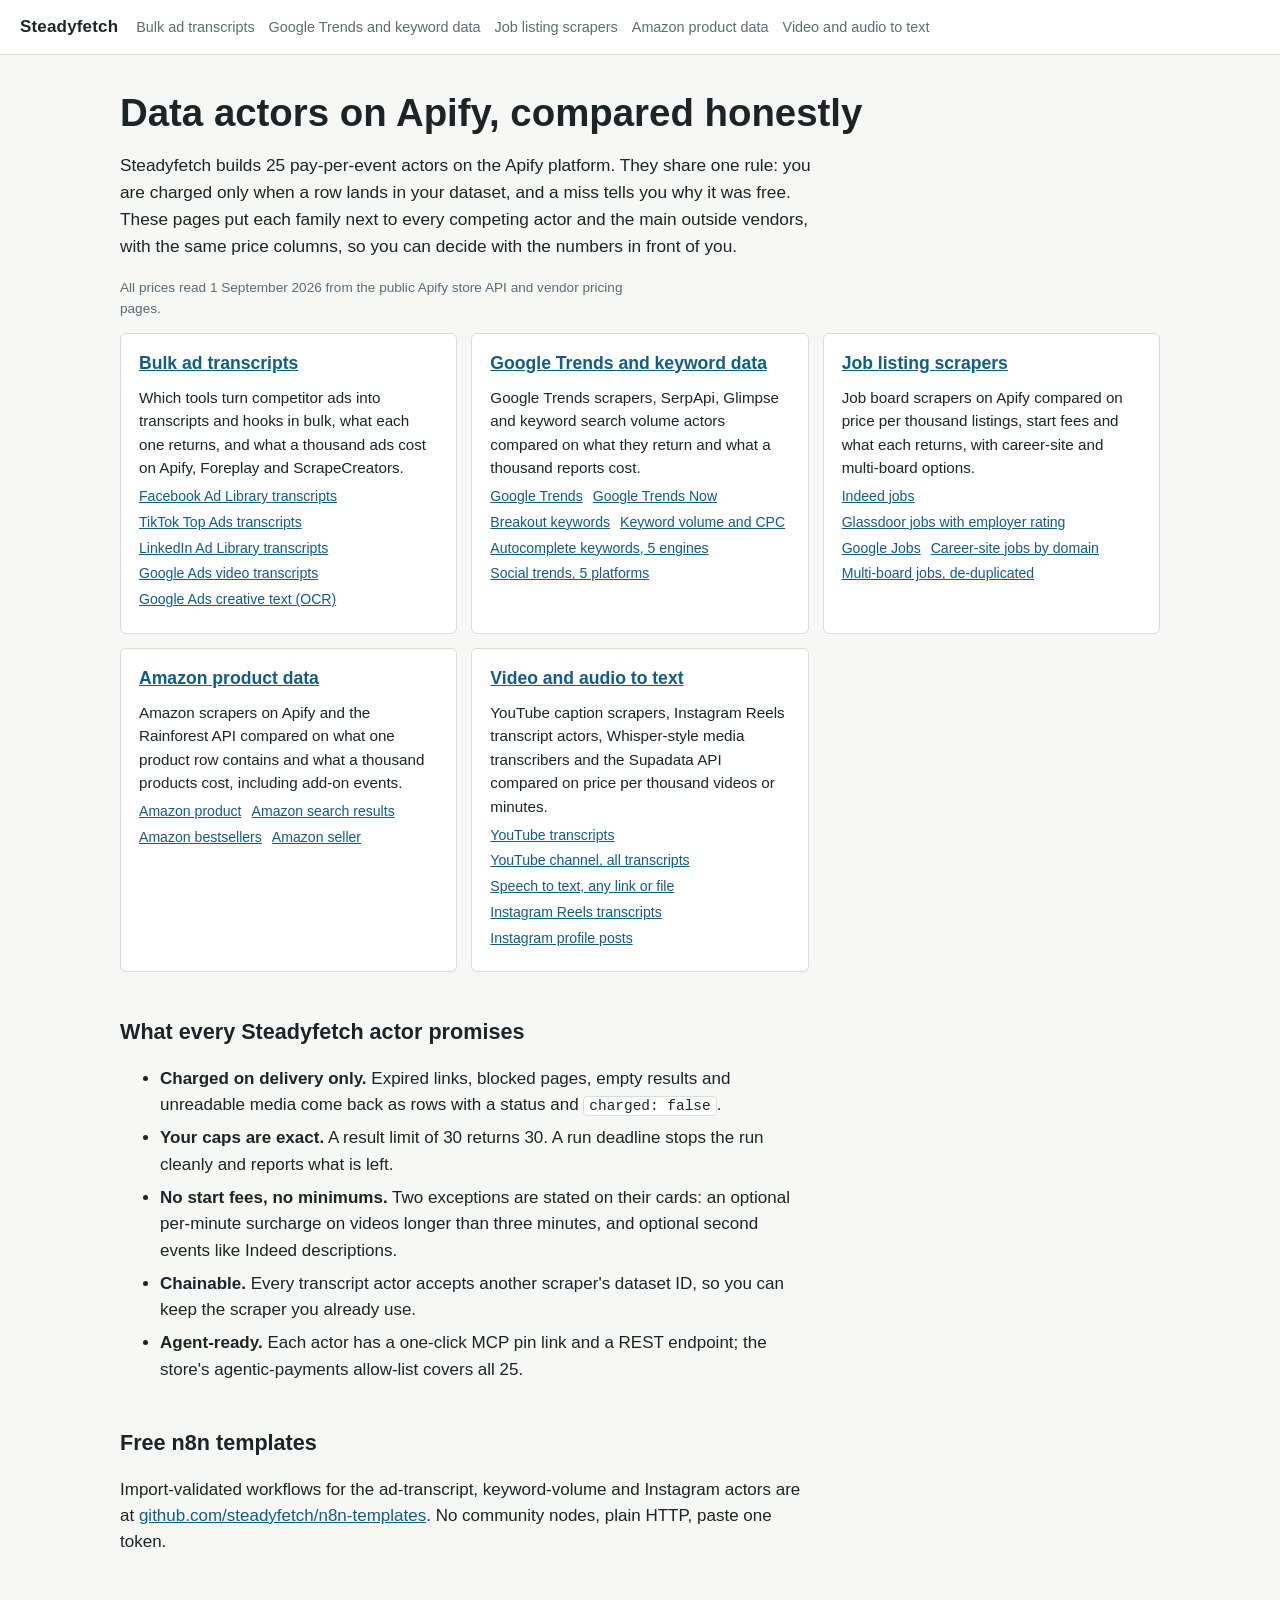
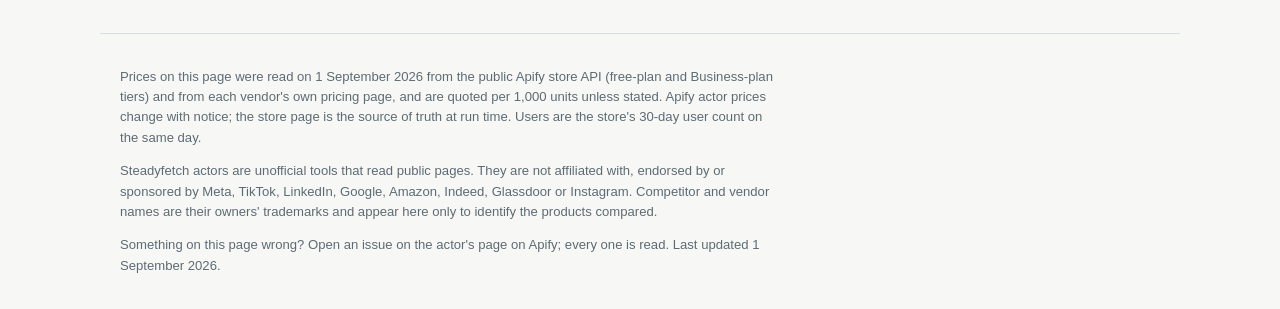
==== index.html @ 0401f8e5 "Comparison pages: five families, prices read 2026-09-01 from the store API and vendor pages" ====
<!doctype html>
<html lang="en">
<head>
<meta charset="utf-8">
<meta name="viewport" content="width=device-width, initial-scale=1">
<title>Steadyfetch: honest comparison pages for data actors on Apify</title>
<meta name="description" content="Five comparison pages, one per data family, listing every Apify actor and the main vendors next to Steadyfetch's 25 actors with the same price columns. Ad transcripts, Google Trends and keywords, jobs, Amazon, YouTube and media.">
<link rel="canonical" href="https://steadyfetch.github.io/">
<meta property="og:title" content="Steadyfetch: honest comparison pages for data actors on Apify">
<meta property="og:description" content="Five comparison pages, one per data family, listing every Apify actor and the main vendors next to Steadyfetch's 25 actors with the same price columns. Ad transcripts, Google Trends and keywords, jobs, Amazon, YouTube and media.">
<meta property="og:url" content="https://steadyfetch.github.io/">
<meta property="og:type" content="article">
<meta name="robots" content="index,follow">
<link rel="stylesheet" href="/style.css">
<script type="application/ld+json">{"@context":"https://schema.org","@type":"WebSite","name":"Steadyfetch","url":"https://steadyfetch.github.io","description":"Five comparison pages, one per data family, listing every Apify actor and the main vendors next to Steadyfetch's 25 actors with the same price columns. Ad transcripts, Google Trends and keywords, jobs, Amazon, YouTube and media."}</script>
</head>
<body>
<header class="top"><a class="brand" href="/">Steadyfetch</a><nav aria-label="Families"><a href="/ad-transcripts/">Bulk ad transcripts</a><a href="/trends-keywords/">Google Trends and keyword data</a><a href="/jobs/">Job listing scrapers</a><a href="/amazon/">Amazon product data</a><a href="/youtube-media/">Video and audio to text</a></nav></header>
<main>
<h1>Data actors on Apify, compared honestly</h1>
<p class="lead">Steadyfetch builds 25 pay-per-event actors on the Apify platform. They share one rule: you are charged only when a row lands in your dataset, and a miss tells you why it was free. These pages put each family next to every competing actor and the main outside vendors, with the same price columns, so you can decide with the numbers in front of you.</p>
<p class="checked">All prices read 1 September 2026 from the public Apify store API and vendor pricing pages.</p>
<div class="cards hub">
<article class="card"><h2><a href="/ad-transcripts/">Bulk ad transcripts</a></h2><p>Which tools turn competitor ads into transcripts and hooks in bulk, what each one returns, and what a thousand ads cost on Apify, Foreplay and ScrapeCreators.</p><p class="links"><a href="https://apify.com/steadyfetch/facebook-ads-transcript-scraper">Facebook Ad Library transcripts</a> <a href="https://apify.com/steadyfetch/tiktok-ads-transcript-scraper">TikTok Top Ads transcripts</a> <a href="https://apify.com/steadyfetch/linkedin-ads-transcript-scraper">LinkedIn Ad Library transcripts</a> <a href="https://apify.com/steadyfetch/google-ads-video-transcript-scraper">Google Ads video transcripts</a> <a href="https://apify.com/steadyfetch/google-ads-creative-text-scraper">Google Ads creative text (OCR)</a></p></article>
<article class="card"><h2><a href="/trends-keywords/">Google Trends and keyword data</a></h2><p>Google Trends scrapers, SerpApi, Glimpse and keyword search volume actors compared on what they return and what a thousand reports cost.</p><p class="links"><a href="https://apify.com/steadyfetch/google-trends-scraper">Google Trends</a> <a href="https://apify.com/steadyfetch/google-trends-now-scraper">Google Trends Now</a> <a href="https://apify.com/steadyfetch/breakout-keywords-scraper">Breakout keywords</a> <a href="https://apify.com/steadyfetch/keyword-search-volume-scraper">Keyword volume and CPC</a> <a href="https://apify.com/steadyfetch/google-keyword-suggest-scraper">Autocomplete keywords, 5 engines</a> <a href="https://apify.com/steadyfetch/social-trends-scraper">Social trends, 5 platforms</a></p></article>
<article class="card"><h2><a href="/jobs/">Job listing scrapers</a></h2><p>Job board scrapers on Apify compared on price per thousand listings, start fees and what each returns, with career-site and multi-board options.</p><p class="links"><a href="https://apify.com/steadyfetch/indeed-jobs-scraper">Indeed jobs</a> <a href="https://apify.com/steadyfetch/glassdoor-jobs-scraper">Glassdoor jobs with employer rating</a> <a href="https://apify.com/steadyfetch/google-jobs-scraper">Google Jobs</a> <a href="https://apify.com/steadyfetch/company-jobs-by-domain">Career-site jobs by domain</a> <a href="https://apify.com/steadyfetch/multi-job-board-scraper">Multi-board jobs, de-duplicated</a></p></article>
<article class="card"><h2><a href="/amazon/">Amazon product data</a></h2><p>Amazon scrapers on Apify and the Rainforest API compared on what one product row contains and what a thousand products cost, including add-on events.</p><p class="links"><a href="https://apify.com/steadyfetch/amazon-product-scraper">Amazon product</a> <a href="https://apify.com/steadyfetch/amazon-search-scraper">Amazon search results</a> <a href="https://apify.com/steadyfetch/amazon-bestsellers-scraper">Amazon bestsellers</a> <a href="https://apify.com/steadyfetch/amazon-seller-scraper">Amazon seller</a></p></article>
<article class="card"><h2><a href="/youtube-media/">Video and audio to text</a></h2><p>YouTube caption scrapers, Instagram Reels transcript actors, Whisper-style media transcribers and the Supadata API compared on price per thousand videos or minutes.</p><p class="links"><a href="https://apify.com/steadyfetch/youtube-transcript-scraper">YouTube transcripts</a> <a href="https://apify.com/steadyfetch/youtube-channel-transcripts">YouTube channel, all transcripts</a> <a href="https://apify.com/steadyfetch/media-transcriber">Speech to text, any link or file</a> <a href="https://apify.com/steadyfetch/instagram-reel-transcript-scraper">Instagram Reels transcripts</a> <a href="https://apify.com/steadyfetch/instagram-profile-posts">Instagram profile posts</a></p></article>
</div>
<h2>What every Steadyfetch actor promises</h2>
<ul>
<li><b>Charged on delivery only.</b> Expired links, blocked pages, empty results and unreadable media come back as rows with a status and <code>charged: false</code>.</li>
<li><b>Your caps are exact.</b> A result limit of 30 returns 30. A run deadline stops the run cleanly and reports what is left.</li>
<li><b>No start fees, no minimums.</b> Two exceptions are stated on their cards: an optional per-minute surcharge on videos longer than three minutes, and optional second events like Indeed descriptions.</li>
<li><b>Chainable.</b> Every transcript actor accepts another scraper's dataset ID, so you can keep the scraper you already use.</li>
<li><b>Agent-ready.</b> Each actor has a one-click MCP pin link and a REST endpoint; the store's agentic-payments allow-list covers all 25.</li>
</ul>
<h2>Free n8n templates</h2>
<p>Import-validated workflows for the ad-transcript, keyword-volume and Instagram actors are at <a href="https://github.com/steadyfetch/n8n-templates">github.com/steadyfetch/n8n-templates</a>. No community nodes, plain HTTP, paste one token.</p>
</main>
<footer>
<p>Prices on this page were read on 1 September 2026 from the public Apify store API (free-plan and Business-plan tiers) and from each vendor's own pricing page, and are quoted per 1,000 units unless stated. Apify actor prices change with notice; the store page is the source of truth at run time. Users are the store's 30-day user count on the same day.</p>
<p>Steadyfetch actors are unofficial tools that read public pages. They are not affiliated with, endorsed by or sponsored by Meta, TikTok, LinkedIn, Google, Amazon, Indeed, Glassdoor or Instagram. Competitor and vendor names are their owners' trademarks and appear here only to identify the products compared.</p>
<p>Something on this page wrong? Open an issue on the actor's page on Apify; every one is read. Last updated 1 September 2026.</p>
</footer>
</body>
</html>
---- style.css ----
:root{--bg:#f7f8f6;--surface:#ffffff;--ink:#1c2428;--muted:#5d6b73;--line:#d5dde1;--accent:#0f5e8a;--us:#e9f2f8;color-scheme:light dark}
@media (prefers-color-scheme:dark){:root{--bg:#10171b;--surface:#18222a;--ink:#e4ebef;--muted:#98a7b0;--line:#2c3a43;--accent:#7cbbe0;--us:#17303f}}
*{box-sizing:border-box}
body{margin:0;background:var(--bg);color:var(--ink);font:17px/1.55 -apple-system,BlinkMacSystemFont,"Segoe UI",Roboto,Helvetica,Arial,sans-serif}
a{color:var(--accent)}
header.top{display:flex;flex-wrap:wrap;gap:8px 18px;align-items:baseline;padding:14px 20px;border-bottom:1px solid var(--line);background:var(--surface)}
header.top .brand{font-weight:800;text-decoration:none;color:var(--ink);letter-spacing:.01em}
header.top nav{display:flex;flex-wrap:wrap;gap:4px 14px;font-size:.9rem}
header.top nav a{text-decoration:none;color:var(--muted)}
header.top nav a:hover{color:var(--ink)}
main{max-width:1080px;margin:0 auto;padding:28px 20px 60px}
h1{font-size:clamp(1.7rem,3.4vw,2.4rem);line-height:1.15;margin:.2em 0 .3em;text-wrap:balance}
h2{font-size:1.35rem;margin:2em 0 .5em}
h3{font-size:1.05rem;margin:1.6em 0 .5em}
p{max-width:72ch}
.lead{font-size:1.08rem}
.checked{font-size:.85rem;color:var(--muted);margin-top:0}
.crumbs{font-size:.85rem;color:var(--muted)}
.cards{display:grid;grid-template-columns:repeat(auto-fit,minmax(300px,1fr));gap:14px}
.card{background:var(--surface);border:1px solid var(--line);padding:16px 18px;border-radius:6px}
.card h2,.card h3{margin:0 0 .5em;font-size:1.1rem}
.card p{font-size:.95rem;max-width:none;margin:.4em 0}
.card .price{font-size:.9rem}
.card .price .k{color:var(--muted);font-size:.8rem;text-transform:uppercase;letter-spacing:.06em}
.card .price .sep{color:var(--line);margin:0 4px}
.card .price .extra{display:block;color:var(--muted);font-size:.85rem}
.card .law{color:var(--muted);font-size:.85rem}
.card .links{font-size:.88rem;display:flex;flex-wrap:wrap;gap:4px 14px}
.hub .card p.links{gap:4px 10px}
.tbl-wrap{overflow-x:auto;border:1px solid var(--line);background:var(--surface);margin:0 0 1rem;border-radius:6px}
table{border-collapse:collapse;width:100%;font-size:.88rem;min-width:720px}
th{text-align:left;font-size:.72rem;text-transform:uppercase;letter-spacing:.06em;color:var(--muted);padding:9px 10px;border-bottom:1px solid var(--line);white-space:nowrap}
td{padding:8px 10px;border-bottom:1px solid var(--line);vertical-align:top}
tr:last-child td{border-bottom:0}
td.num,th.num{text-align:right;white-space:nowrap;font-variant-numeric:tabular-nums}
tr.us td{background:var(--us)}
code{font-size:.85em;background:var(--surface);border:1px solid var(--line);padding:1px 5px;border-radius:4px}
ul{max-width:72ch}
li{margin-bottom:.4em}
.ways li{margin-bottom:.6em}
footer{max-width:1080px;margin:0 auto;padding:20px;border-top:1px solid var(--line);font-size:.82rem;color:var(--muted)}
footer p{max-width:90ch}
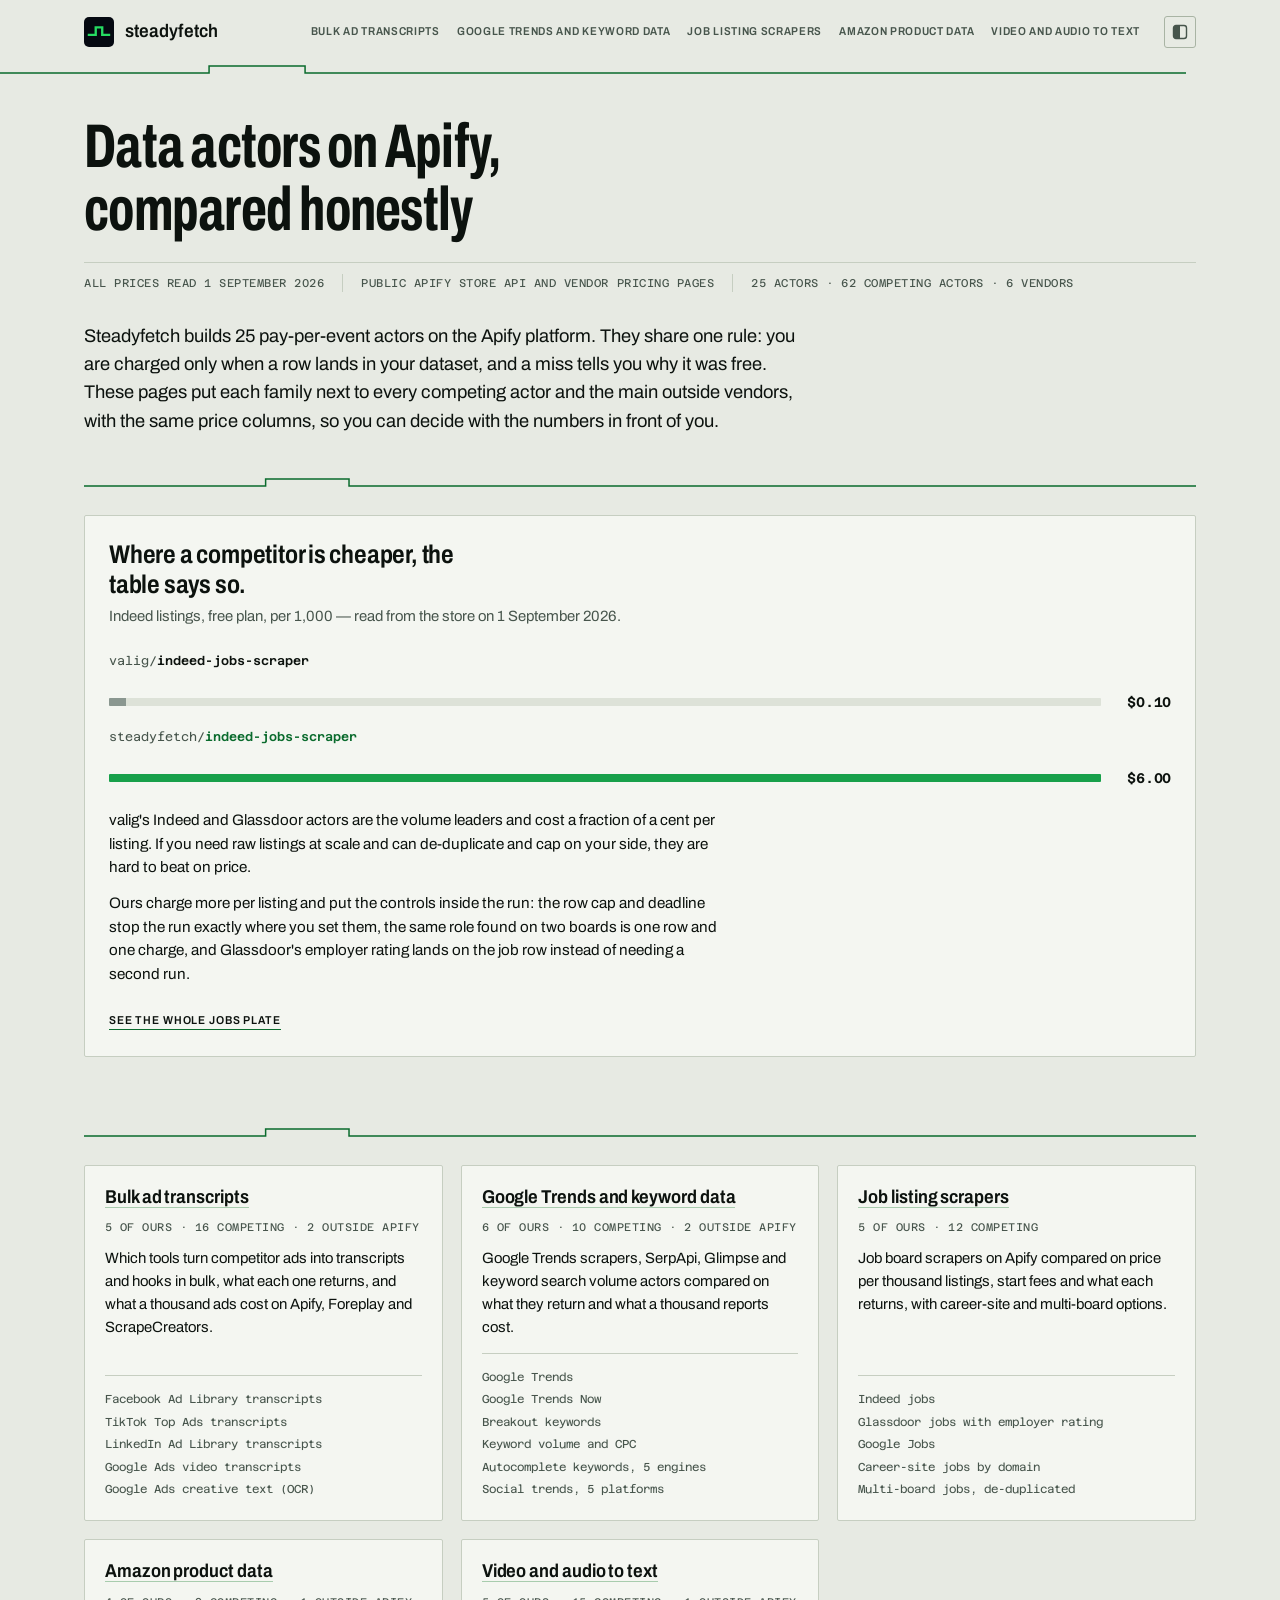
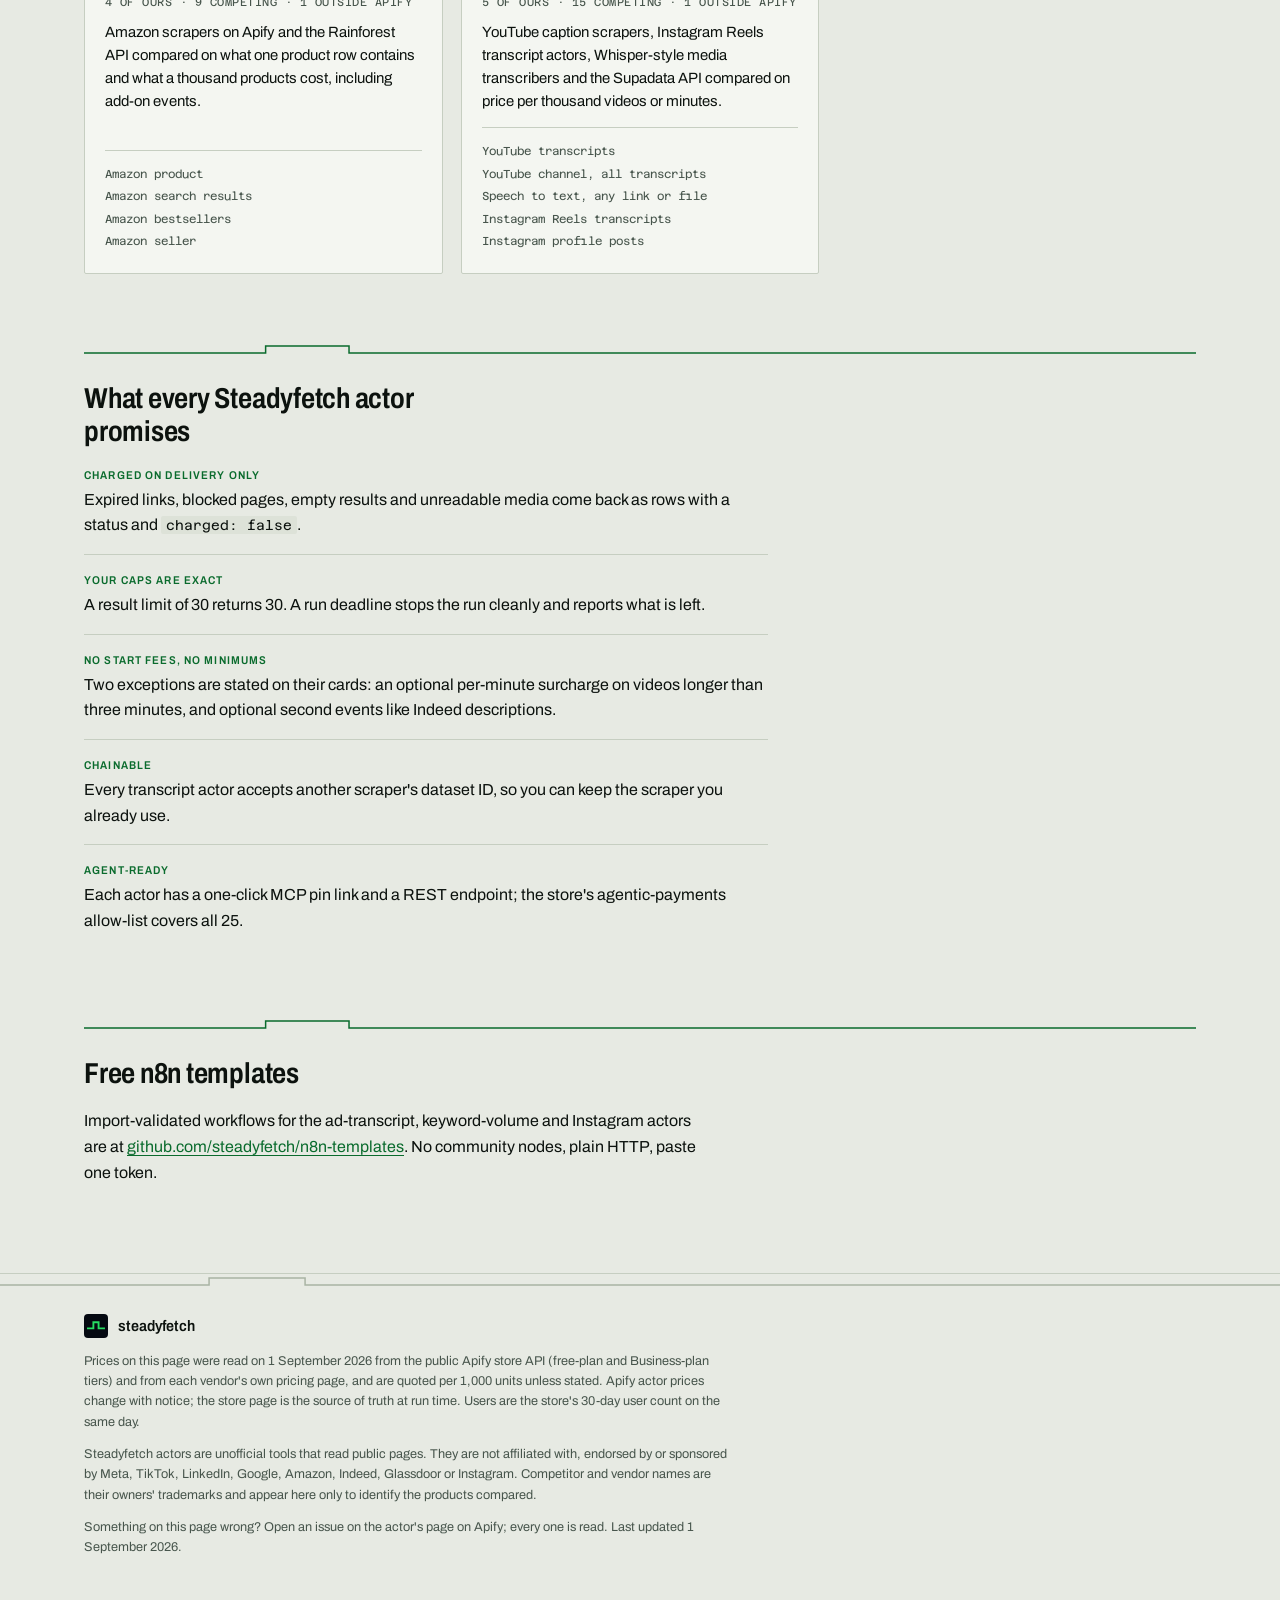
==== commit 3161497a: "Redesign: the comparative plate Replaces the plain system-font layout with a committed visual world " ====
--- a/index.html
+++ b/index.html
@@ -5,43 +5,135 @@
 <meta name="viewport" content="width=device-width, initial-scale=1">
 <title>Steadyfetch: honest comparison pages for data actors on Apify</title>
 <meta name="description" content="Five comparison pages, one per data family, listing every Apify actor and the main vendors next to Steadyfetch's 25 actors with the same price columns. Ad transcripts, Google Trends and keywords, jobs, Amazon, YouTube and media.">
-<link rel="canonical" href="https://steadyfetch.github.io/">
+<link rel="canonical" href="https://steadyfetch.com/">
 <meta property="og:title" content="Steadyfetch: honest comparison pages for data actors on Apify">
 <meta property="og:description" content="Five comparison pages, one per data family, listing every Apify actor and the main vendors next to Steadyfetch's 25 actors with the same price columns. Ad transcripts, Google Trends and keywords, jobs, Amazon, YouTube and media.">
-<meta property="og:url" content="https://steadyfetch.github.io/">
+<meta property="og:url" content="https://steadyfetch.com/">
 <meta property="og:type" content="article">
+<meta property="og:image" content="https://steadyfetch.com/brand/og.png">
+<meta property="og:image:width" content="1200">
+<meta property="og:image:height" content="630">
+<meta property="og:site_name" content="Steadyfetch">
+<meta name="twitter:card" content="summary_large_image">
 <meta name="robots" content="index,follow">
+<meta name="theme-color" content="#e7eae3" media="(prefers-color-scheme: light)">
+<meta name="theme-color" content="#050911" media="(prefers-color-scheme: dark)">
+<link rel="icon" href="/brand/favicon.ico" sizes="32x32">
+<link rel="icon" href="/brand/icon.svg" type="image/svg+xml">
+<link rel="apple-touch-icon" href="/brand/apple-touch-icon.png">
+<script>try{var t=localStorage.getItem("sf-theme");if(t==="dark"||t==="light")document.documentElement.setAttribute("data-theme",t)}catch(e){}</script>
+<link rel="preconnect" href="https://fonts.googleapis.com">
+<link rel="preconnect" href="https://fonts.gstatic.com" crossorigin>
+<link rel="stylesheet" href="https://fonts.googleapis.com/css2?family=Archivo:wdth,wght@62..125,400..700&family=Azeret+Mono:wght@400;600&display=swap">
 <link rel="stylesheet" href="/style.css">
-<script type="application/ld+json">{"@context":"https://schema.org","@type":"WebSite","name":"Steadyfetch","url":"https://steadyfetch.github.io","description":"Five comparison pages, one per data family, listing every Apify actor and the main vendors next to Steadyfetch's 25 actors with the same price columns. Ad transcripts, Google Trends and keywords, jobs, Amazon, YouTube and media."}</script>
+<script type="application/ld+json">{"@context":"https://schema.org","@type":"WebSite","name":"Steadyfetch","url":"https://steadyfetch.com","description":"Five comparison pages, one per data family, listing every Apify actor and the main vendors next to Steadyfetch's 25 actors with the same price columns. Ad transcripts, Google Trends and keywords, jobs, Amazon, YouTube and media."}</script>
 </head>
 <body>
-<header class="top"><a class="brand" href="/">Steadyfetch</a><nav aria-label="Families"><a href="/ad-transcripts/">Bulk ad transcripts</a><a href="/trends-keywords/">Google Trends and keyword data</a><a href="/jobs/">Job listing scrapers</a><a href="/amazon/">Amazon product data</a><a href="/youtube-media/">Video and audio to text</a></nav></header>
-<main>
+<!--
+THESIS: a comparative plate, not a vendor comparison page: every actor in a family laid out as a
+specimen at one shared scale, its price bar drawn even where ours is the longest. Refuses the
+tick-and-cross "us vs them" table the category ships.
+OWN-WORLD: the plate ground runs edge to edge (herbarium stock in light, the brand's own #050911
+in dark); one ink, one accent (steadyfetch green), hairline rules, no shadowed cards. Archivo
+condensed for plate titles, Azeret Mono for every measured figure and every actor binomial.
+STORY: the visitor sees the field measured on one scale, finds the row that beats us, reads why,
+and goes to a store page to run an actor.
+FIRST VIEWPORT: plate title, the collection stamp (what was read, from where, when), the lead,
+then the proof — two Indeed specimens at identical scale where the competitor wins 60 to 1.
+FORM: candidate 4 of the grounded list (comparative field-guide plate); seed key 0838385b.
+FINISH: unreviewed and undocumented is unfinished; this build ends with the finish review, the verdict, DESIGN.md, and every shipping raster carrying its provenance
+-->
+<a class="skip" href="#main">Skip to content</a>
+<header class="top">
+<div class="top-in">
+<a class="lockup" href="/"><span class="plate-chip"><svg viewBox="0 0 512 512" width="100%" height="100%" aria-hidden="true" focusable="false"><path d="M64 306H200V177H311V306H447" fill="none" stroke="#26DC62" stroke-width="40"/></svg></span><span class="name">steadyfetch</span></a>
+<nav aria-label="Comparison pages"><a href="/ad-transcripts/">Bulk ad transcripts</a><a href="/trends-keywords/">Google Trends and keyword data</a><a href="/jobs/">Job listing scrapers</a><a href="/amazon/">Amazon product data</a><a href="/youtube-media/">Video and audio to text</a></nav>
+<button class="theme" type="button" id="theme" aria-label="Switch colour theme"><svg viewBox="0 0 16 16" aria-hidden="true" focusable="false"><rect x="1.5" y="1.5" width="13" height="13" rx="2.5" fill="none" stroke="currentColor" stroke-width="1.4"/><path d="M8 1.5H4A2.5 2.5 0 0 0 1.5 4v8A2.5 2.5 0 0 0 4 14.5h4z" fill="currentColor"/></svg></button>
+</div>
+<svg class="pulse pulse--lead" viewBox="0 0 1200 14" preserveAspectRatio="none" aria-hidden="true" focusable="false"><path d="M0 11H196V4H286V11H1200"/></svg>
+</header>
+<main id="main">
 <h1>Data actors on Apify, compared honestly</h1>
+<p class="stamp"><span>All prices read 1 September 2026</span><span>Public Apify store API and vendor pricing pages</span><span>25 actors · 62 competing actors · 6 vendors</span></p>
 <p class="lead">Steadyfetch builds 25 pay-per-event actors on the Apify platform. They share one rule: you are charged only when a row lands in your dataset, and a miss tells you why it was free. These pages put each family next to every competing actor and the main outside vendors, with the same price columns, so you can decide with the numbers in front of you.</p>
-<p class="checked">All prices read 1 September 2026 from the public Apify store API and vendor pricing pages.</p>
-<div class="cards hub">
-<article class="card"><h2><a href="/ad-transcripts/">Bulk ad transcripts</a></h2><p>Which tools turn competitor ads into transcripts and hooks in bulk, what each one returns, and what a thousand ads cost on Apify, Foreplay and ScrapeCreators.</p><p class="links"><a href="https://apify.com/steadyfetch/facebook-ads-transcript-scraper">Facebook Ad Library transcripts</a> <a href="https://apify.com/steadyfetch/tiktok-ads-transcript-scraper">TikTok Top Ads transcripts</a> <a href="https://apify.com/steadyfetch/linkedin-ads-transcript-scraper">LinkedIn Ad Library transcripts</a> <a href="https://apify.com/steadyfetch/google-ads-video-transcript-scraper">Google Ads video transcripts</a> <a href="https://apify.com/steadyfetch/google-ads-creative-text-scraper">Google Ads creative text (OCR)</a></p></article>
-<article class="card"><h2><a href="/trends-keywords/">Google Trends and keyword data</a></h2><p>Google Trends scrapers, SerpApi, Glimpse and keyword search volume actors compared on what they return and what a thousand reports cost.</p><p class="links"><a href="https://apify.com/steadyfetch/google-trends-scraper">Google Trends</a> <a href="https://apify.com/steadyfetch/google-trends-now-scraper">Google Trends Now</a> <a href="https://apify.com/steadyfetch/breakout-keywords-scraper">Breakout keywords</a> <a href="https://apify.com/steadyfetch/keyword-search-volume-scraper">Keyword volume and CPC</a> <a href="https://apify.com/steadyfetch/google-keyword-suggest-scraper">Autocomplete keywords, 5 engines</a> <a href="https://apify.com/steadyfetch/social-trends-scraper">Social trends, 5 platforms</a></p></article>
-<article class="card"><h2><a href="/jobs/">Job listing scrapers</a></h2><p>Job board scrapers on Apify compared on price per thousand listings, start fees and what each returns, with career-site and multi-board options.</p><p class="links"><a href="https://apify.com/steadyfetch/indeed-jobs-scraper">Indeed jobs</a> <a href="https://apify.com/steadyfetch/glassdoor-jobs-scraper">Glassdoor jobs with employer rating</a> <a href="https://apify.com/steadyfetch/google-jobs-scraper">Google Jobs</a> <a href="https://apify.com/steadyfetch/company-jobs-by-domain">Career-site jobs by domain</a> <a href="https://apify.com/steadyfetch/multi-job-board-scraper">Multi-board jobs, de-duplicated</a></p></article>
-<article class="card"><h2><a href="/amazon/">Amazon product data</a></h2><p>Amazon scrapers on Apify and the Rainforest API compared on what one product row contains and what a thousand products cost, including add-on events.</p><p class="links"><a href="https://apify.com/steadyfetch/amazon-product-scraper">Amazon product</a> <a href="https://apify.com/steadyfetch/amazon-search-scraper">Amazon search results</a> <a href="https://apify.com/steadyfetch/amazon-bestsellers-scraper">Amazon bestsellers</a> <a href="https://apify.com/steadyfetch/amazon-seller-scraper">Amazon seller</a></p></article>
-<article class="card"><h2><a href="/youtube-media/">Video and audio to text</a></h2><p>YouTube caption scrapers, Instagram Reels transcript actors, Whisper-style media transcribers and the Supadata API compared on price per thousand videos or minutes.</p><p class="links"><a href="https://apify.com/steadyfetch/youtube-transcript-scraper">YouTube transcripts</a> <a href="https://apify.com/steadyfetch/youtube-channel-transcripts">YouTube channel, all transcripts</a> <a href="https://apify.com/steadyfetch/media-transcriber">Speech to text, any link or file</a> <a href="https://apify.com/steadyfetch/instagram-reel-transcript-scraper">Instagram Reels transcripts</a> <a href="https://apify.com/steadyfetch/instagram-profile-posts">Instagram profile posts</a></p></article>
+
+<section class="section first"><svg class="pulse" viewBox="0 0 1200 14" preserveAspectRatio="none" aria-hidden="true" focusable="false"><path d="M0 11H196V4H286V11H1200"/></svg>
+<div class="proof">
+<h2>Where a competitor is cheaper, the table says so.</h2>
+<p class="sub">Indeed listings, free plan, per 1,000 — read from the store on 1 September 2026.</p>
+<div class="specimens"><div class="spec">
+<p class="who"><span class="acct">valig</span><span class="slash">/</span><wbr><span class="slug">indeed-jobs-scraper</span></p>
+<div class="track"><span class="rail"><span class="fill" style="--w:1.7%"></span></span><span class="amt">$0.10</span></div>
+</div><div class="spec mine">
+<p class="who"><span class="acct">steadyfetch</span><span class="slash">/</span><wbr><span class="slug">indeed-jobs-scraper</span></p>
+<div class="track"><span class="rail"><span class="fill" style="--w:100.0%"></span></span><span class="amt">$6.00</span></div>
+</div></div>
+<p class="verdict">valig's Indeed and Glassdoor actors are the volume leaders and cost a fraction of a cent per listing. If you need raw listings at scale and can de-duplicate and cap on your side, they are hard to beat on price.</p>
+<p class="verdict">Ours charge more per listing and put the controls inside the run: the row cap and deadline stop the run exactly where you set them, the same role found on two boards is one row and one charge, and Glassdoor's employer rating lands on the job row instead of needing a second run.</p>
+<p class="more"><a href="/jobs/">See the whole jobs plate</a></p>
 </div>
+</section>
+
+<section class="section"><svg class="pulse" viewBox="0 0 1200 14" preserveAspectRatio="none" aria-hidden="true" focusable="false"><path d="M0 11H196V4H286V11H1200"/></svg>
+<div class="plate-index">
+<article class="entry">
+<h2><a href="/ad-transcripts/">Bulk ad transcripts</a></h2>
+<p class="count">5 of ours · 16 competing · 2 outside Apify</p>
+<p class="desc">Which tools turn competitor ads into transcripts and hooks in bulk, what each one returns, and what a thousand ads cost on Apify, Foreplay and ScrapeCreators.</p>
+<p class="roster"><a href="https://apify.com/steadyfetch/facebook-ads-transcript-scraper">Facebook Ad Library transcripts</a><a href="https://apify.com/steadyfetch/tiktok-ads-transcript-scraper">TikTok Top Ads transcripts</a><a href="https://apify.com/steadyfetch/linkedin-ads-transcript-scraper">LinkedIn Ad Library transcripts</a><a href="https://apify.com/steadyfetch/google-ads-video-transcript-scraper">Google Ads video transcripts</a><a href="https://apify.com/steadyfetch/google-ads-creative-text-scraper">Google Ads creative text (OCR)</a></p>
+</article>
+<article class="entry">
+<h2><a href="/trends-keywords/">Google Trends and keyword data</a></h2>
+<p class="count">6 of ours · 10 competing · 2 outside Apify</p>
+<p class="desc">Google Trends scrapers, SerpApi, Glimpse and keyword search volume actors compared on what they return and what a thousand reports cost.</p>
+<p class="roster"><a href="https://apify.com/steadyfetch/google-trends-scraper">Google Trends</a><a href="https://apify.com/steadyfetch/google-trends-now-scraper">Google Trends Now</a><a href="https://apify.com/steadyfetch/breakout-keywords-scraper">Breakout keywords</a><a href="https://apify.com/steadyfetch/keyword-search-volume-scraper">Keyword volume and CPC</a><a href="https://apify.com/steadyfetch/google-keyword-suggest-scraper">Autocomplete keywords, 5 engines</a><a href="https://apify.com/steadyfetch/social-trends-scraper">Social trends, 5 platforms</a></p>
+</article>
+<article class="entry">
+<h2><a href="/jobs/">Job listing scrapers</a></h2>
+<p class="count">5 of ours · 12 competing</p>
+<p class="desc">Job board scrapers on Apify compared on price per thousand listings, start fees and what each returns, with career-site and multi-board options.</p>
+<p class="roster"><a href="https://apify.com/steadyfetch/indeed-jobs-scraper">Indeed jobs</a><a href="https://apify.com/steadyfetch/glassdoor-jobs-scraper">Glassdoor jobs with employer rating</a><a href="https://apify.com/steadyfetch/google-jobs-scraper">Google Jobs</a><a href="https://apify.com/steadyfetch/company-jobs-by-domain">Career-site jobs by domain</a><a href="https://apify.com/steadyfetch/multi-job-board-scraper">Multi-board jobs, de-duplicated</a></p>
+</article>
+<article class="entry">
+<h2><a href="/amazon/">Amazon product data</a></h2>
+<p class="count">4 of ours · 9 competing · 1 outside Apify</p>
+<p class="desc">Amazon scrapers on Apify and the Rainforest API compared on what one product row contains and what a thousand products cost, including add-on events.</p>
+<p class="roster"><a href="https://apify.com/steadyfetch/amazon-product-scraper">Amazon product</a><a href="https://apify.com/steadyfetch/amazon-search-scraper">Amazon search results</a><a href="https://apify.com/steadyfetch/amazon-bestsellers-scraper">Amazon bestsellers</a><a href="https://apify.com/steadyfetch/amazon-seller-scraper">Amazon seller</a></p>
+</article>
+<article class="entry">
+<h2><a href="/youtube-media/">Video and audio to text</a></h2>
+<p class="count">5 of ours · 15 competing · 1 outside Apify</p>
+<p class="desc">YouTube caption scrapers, Instagram Reels transcript actors, Whisper-style media transcribers and the Supadata API compared on price per thousand videos or minutes.</p>
+<p class="roster"><a href="https://apify.com/steadyfetch/youtube-transcript-scraper">YouTube transcripts</a><a href="https://apify.com/steadyfetch/youtube-channel-transcripts">YouTube channel, all transcripts</a><a href="https://apify.com/steadyfetch/media-transcriber">Speech to text, any link or file</a><a href="https://apify.com/steadyfetch/instagram-reel-transcript-scraper">Instagram Reels transcripts</a><a href="https://apify.com/steadyfetch/instagram-profile-posts">Instagram profile posts</a></p>
+</article>
+</div>
+</section>
+
+<section class="section"><svg class="pulse" viewBox="0 0 1200 14" preserveAspectRatio="none" aria-hidden="true" focusable="false"><path d="M0 11H196V4H286V11H1200"/></svg>
 <h2>What every Steadyfetch actor promises</h2>
-<ul>
-<li><b>Charged on delivery only.</b> Expired links, blocked pages, empty results and unreadable media come back as rows with a status and <code>charged: false</code>.</li>
-<li><b>Your caps are exact.</b> A result limit of 30 returns 30. A run deadline stops the run cleanly and reports what is left.</li>
-<li><b>No start fees, no minimums.</b> Two exceptions are stated on their cards: an optional per-minute surcharge on videos longer than three minutes, and optional second events like Indeed descriptions.</li>
-<li><b>Chainable.</b> Every transcript actor accepts another scraper's dataset ID, so you can keep the scraper you already use.</li>
-<li><b>Agent-ready.</b> Each actor has a one-click MCP pin link and a REST endpoint; the store's agentic-payments allow-list covers all 25.</li>
+<ul class="promise">
+<li><b>Charged on delivery only</b>Expired links, blocked pages, empty results and unreadable media come back as rows with a status and <code>charged: false</code>.</li>
+<li><b>Your caps are exact</b>A result limit of 30 returns 30. A run deadline stops the run cleanly and reports what is left.</li>
+<li><b>No start fees, no minimums</b>Two exceptions are stated on their cards: an optional per-minute surcharge on videos longer than three minutes, and optional second events like Indeed descriptions.</li>
+<li><b>Chainable</b>Every transcript actor accepts another scraper's dataset ID, so you can keep the scraper you already use.</li>
+<li><b>Agent-ready</b>Each actor has a one-click MCP pin link and a REST endpoint; the store's agentic-payments allow-list covers all 25.</li>
 </ul>
+</section>
+
+<section class="section"><svg class="pulse" viewBox="0 0 1200 14" preserveAspectRatio="none" aria-hidden="true" focusable="false"><path d="M0 11H196V4H286V11H1200"/></svg>
 <h2>Free n8n templates</h2>
 <p>Import-validated workflows for the ad-transcript, keyword-volume and Instagram actors are at <a href="https://github.com/steadyfetch/n8n-templates">github.com/steadyfetch/n8n-templates</a>. No community nodes, plain HTTP, paste one token.</p>
+</section>
 </main>
 <footer>
+<svg class="pulse pulse--faint" viewBox="0 0 1200 14" preserveAspectRatio="none" aria-hidden="true" focusable="false"><path d="M0 11H196V4H286V11H1200"/></svg>
+<div class="foot-in">
+<p class="foot-mark"><span class="plate-chip"><svg viewBox="0 0 512 512" width="100%" height="100%" aria-hidden="true" focusable="false"><path d="M64 306H200V177H311V306H447" fill="none" stroke="#26DC62" stroke-width="40"/></svg></span><span class="name">steadyfetch</span></p>
 <p>Prices on this page were read on 1 September 2026 from the public Apify store API (free-plan and Business-plan tiers) and from each vendor's own pricing page, and are quoted per 1,000 units unless stated. Apify actor prices change with notice; the store page is the source of truth at run time. Users are the store's 30-day user count on the same day.</p>
 <p>Steadyfetch actors are unofficial tools that read public pages. They are not affiliated with, endorsed by or sponsored by Meta, TikTok, LinkedIn, Google, Amazon, Indeed, Glassdoor or Instagram. Competitor and vendor names are their owners' trademarks and appear here only to identify the products compared.</p>
 <p>Something on this page wrong? Open an issue on the actor's page on Apify; every one is read. Last updated 1 September 2026.</p>
+</div>
 </footer>
+<script>(function(){var b=document.getElementById("theme");if(!b)return;var r=document.documentElement;function lab(){var d=(r.getAttribute("data-theme")||(window.matchMedia&&window.matchMedia("(prefers-color-scheme: dark)").matches?"dark":"light"))==="dark";b.setAttribute("aria-label",d?"Switch to the light plate":"Switch to the dark plate")}lab();b.addEventListener("click",function(){var cur=r.getAttribute("data-theme")||(window.matchMedia&&window.matchMedia("(prefers-color-scheme: dark)").matches?"dark":"light");var next=cur==="dark"?"light":"dark";r.setAttribute("data-theme",next);try{localStorage.setItem("sf-theme",next)}catch(e){}lab()})})();</script>
 </body>
 </html>
--- a/style.css
+++ b/style.css
@@ -1,42 +1,499 @@
-:root{--bg:#f7f8f6;--surface:#ffffff;--ink:#1c2428;--muted:#5d6b73;--line:#d5dde1;--accent:#0f5e8a;--us:#e9f2f8;color-scheme:light dark}
-@media (prefers-color-scheme:dark){:root{--bg:#10171b;--surface:#18222a;--ink:#e4ebef;--muted:#98a7b0;--line:#2c3a43;--accent:#7cbbe0;--us:#17303f}}
-*{box-sizing:border-box}
-body{margin:0;background:var(--bg);color:var(--ink);font:17px/1.55 -apple-system,BlinkMacSystemFont,"Segoe UI",Roboto,Helvetica,Arial,sans-serif}
-a{color:var(--accent)}
-header.top{display:flex;flex-wrap:wrap;gap:8px 18px;align-items:baseline;padding:14px 20px;border-bottom:1px solid var(--line);background:var(--surface)}
-header.top .brand{font-weight:800;text-decoration:none;color:var(--ink);letter-spacing:.01em}
-header.top nav{display:flex;flex-wrap:wrap;gap:4px 14px;font-size:.9rem}
-header.top nav a{text-decoration:none;color:var(--muted)}
-header.top nav a:hover{color:var(--ink)}
-main{max-width:1080px;margin:0 auto;padding:28px 20px 60px}
-h1{font-size:clamp(1.7rem,3.4vw,2.4rem);line-height:1.15;margin:.2em 0 .3em;text-wrap:balance}
-h2{font-size:1.35rem;margin:2em 0 .5em}
-h3{font-size:1.05rem;margin:1.6em 0 .5em}
-p{max-width:72ch}
-.lead{font-size:1.08rem}
-.checked{font-size:.85rem;color:var(--muted);margin-top:0}
-.crumbs{font-size:.85rem;color:var(--muted)}
-.cards{display:grid;grid-template-columns:repeat(auto-fit,minmax(300px,1fr));gap:14px}
-.card{background:var(--surface);border:1px solid var(--line);padding:16px 18px;border-radius:6px}
-.card h2,.card h3{margin:0 0 .5em;font-size:1.1rem}
-.card p{font-size:.95rem;max-width:none;margin:.4em 0}
-.card .price{font-size:.9rem}
-.card .price .k{color:var(--muted);font-size:.8rem;text-transform:uppercase;letter-spacing:.06em}
-.card .price .sep{color:var(--line);margin:0 4px}
-.card .price .extra{display:block;color:var(--muted);font-size:.85rem}
-.card .law{color:var(--muted);font-size:.85rem}
-.card .links{font-size:.88rem;display:flex;flex-wrap:wrap;gap:4px 14px}
-.hub .card p.links{gap:4px 10px}
-.tbl-wrap{overflow-x:auto;border:1px solid var(--line);background:var(--surface);margin:0 0 1rem;border-radius:6px}
-table{border-collapse:collapse;width:100%;font-size:.88rem;min-width:720px}
-th{text-align:left;font-size:.72rem;text-transform:uppercase;letter-spacing:.06em;color:var(--muted);padding:9px 10px;border-bottom:1px solid var(--line);white-space:nowrap}
-td{padding:8px 10px;border-bottom:1px solid var(--line);vertical-align:top}
-tr:last-child td{border-bottom:0}
-td.num,th.num{text-align:right;white-space:nowrap;font-variant-numeric:tabular-nums}
-tr.us td{background:var(--us)}
-code{font-size:.85em;background:var(--surface);border:1px solid var(--line);padding:1px 5px;border-radius:4px}
-ul{max-width:72ch}
-li{margin-bottom:.4em}
-.ways li{margin-bottom:.6em}
-footer{max-width:1080px;margin:0 auto;padding:20px;border-top:1px solid var(--line);font-size:.82rem;color:var(--muted)}
-footer p{max-width:90ch}
+/* steadyfetch — the comparative plate.
+   Specimens of one genus laid out at identical scale, each with its measurement
+   under it and the diagnostic named beside it. The plate ground owns the page;
+   one ink, one accent, hierarchy from scale and rule weight only. */
+
+/* ---------- light: the plate as printed on herbarium stock ---------- */
+:root {
+  --plate: #e7eae3;
+  --sheet: #f4f6f1;
+  --band: #dde2d8;
+  --row-hi: #e3e8dd;
+  --ink: #0c120e;
+  --ink-2: #47554c;
+  --ink-3: #8a9790;
+  --rule: #c6cec1;
+  --rule-2: #a9b4a4;
+  --mark: #0a6b2d;
+  --mark-2: #17a04a;
+  --us: #dcecdf;
+  --us-rule: #a8ccae;
+  --track: #cdd6c8;
+  --track-us: #bcd4c0;
+  --shadow: 0 1px 2px rgba(12, 18, 14, .06), 0 8px 20px -12px rgba(12, 18, 14, .18);
+  --sticky-shadow: 10px 0 10px -10px rgba(12, 18, 14, .28);
+
+  --page: 1160px;
+  --step: 1.5px;
+  color-scheme: light;
+  --ease: cubic-bezier(.16, 1, .3, 1);
+}
+
+@media (prefers-color-scheme: dark) {
+  :root:not([data-theme="light"]) {
+    --plate: #050911;
+    --sheet: #0a1019;
+    --band: #101825;
+    --row-hi: #121c29;
+    --ink: #e4ebe5;
+    --ink-2: #94a39c;
+    --ink-3: #5c6b70;
+    --rule: #1c2531;
+    --rule-2: #2c3947;
+    --mark: #26dc62;
+    --mark-2: #26dc62;
+    --us: #0a1c14;
+    --us-rule: #1c5236;
+    --track: #1b2530;
+    --track-us: #123424;
+    --shadow: 0 1px 2px rgba(0, 0, 0, .5), 0 10px 26px -14px rgba(0, 0, 0, .8);
+    --sticky-shadow: 10px 0 10px -10px rgba(0, 0, 0, .55);
+    color-scheme: dark;
+  }
+}
+
+:root[data-theme="dark"] {
+  --plate: #050911;
+  --sheet: #0a1019;
+  --band: #101825;
+  --row-hi: #121c29;
+  --ink: #e4ebe5;
+  --ink-2: #94a39c;
+  --ink-3: #5c6b70;
+  --rule: #1c2531;
+  --rule-2: #2c3947;
+  --mark: #26dc62;
+  --mark-2: #26dc62;
+  --us: #0a1c14;
+  --us-rule: #1c5236;
+  --track: #1b2530;
+  --track-us: #123424;
+  --shadow: 0 1px 2px rgba(0, 0, 0, .5), 0 10px 26px -14px rgba(0, 0, 0, .8);
+  --sticky-shadow: 10px 0 10px -10px rgba(0, 0, 0, .55);
+  color-scheme: dark;
+}
+
+*, *::before, *::after { box-sizing: border-box; }
+
+html { -webkit-text-size-adjust: 100%; }
+
+body {
+  margin: 0;
+  background: var(--plate);
+  color: var(--ink);
+  font-family: Archivo, "Helvetica Neue", Helvetica, Arial, sans-serif;
+  font-size: 1rem;
+  line-height: 1.6;
+  font-synthesis-weight: none;
+  scrollbar-color: var(--rule-2) transparent;
+}
+
+::selection { background: var(--mark); color: var(--plate); }
+
+/* ---------- the pulse: the mark as structure ---------- */
+.pulse { display: block; width: 100%; height: 14px; color: var(--mark); overflow: hidden; }
+.pulse path { vector-effect: non-scaling-stroke; stroke: currentColor; stroke-width: var(--step); fill: none; }
+.pulse--faint { color: var(--rule-2); }
+
+@media (prefers-reduced-motion: no-preference) {
+  .pulse--lead path {
+    stroke-dasharray: 1200;
+    stroke-dashoffset: 1200;
+    animation: draw .9s var(--ease) .05s forwards;
+  }
+}
+@keyframes draw { to { stroke-dashoffset: 0; } }
+
+/* ---------- skip link ---------- */
+.skip {
+  position: absolute; left: 12px; top: -60px; z-index: 20;
+  background: var(--ink); color: var(--plate);
+  padding: 10px 16px; border-radius: 2px; font-weight: 600; text-decoration: none;
+  transition: top .15s var(--ease);
+}
+.skip:focus-visible { top: 12px; outline: 2px solid var(--mark); outline-offset: 2px; }
+
+/* ---------- header ---------- */
+.top { background: var(--plate); }
+.top-in {
+  max-width: var(--page); margin: 0 auto;
+  padding: 16px 24px 14px;
+  display: flex; flex-wrap: nowrap; align-items: center; gap: 12px 24px;
+}
+.lockup {
+  display: inline-flex; align-items: center; gap: 11px;
+  text-decoration: none; color: var(--ink);
+}
+.lockup .plate-chip {
+  width: 30px; height: 30px; flex: none; border-radius: 5px;
+  background: #050911; display: block;
+}
+.lockup .name {
+  font-weight: 600; font-stretch: 92%; font-size: 1.14rem; letter-spacing: .004em;
+}
+.lockup:hover .name { color: var(--mark); }
+.lockup:focus-visible { outline: 2px solid var(--mark); outline-offset: 4px; border-radius: 3px; }
+
+.top nav { display: flex; flex-wrap: wrap; gap: 4px 17px; flex: 0 1 auto; min-width: 0; margin-left: auto; }
+.top nav a {
+  font-size: .715rem; font-weight: 600; font-stretch: 86%;
+  letter-spacing: .06em; text-transform: uppercase;
+  color: var(--ink-2); text-decoration: none; padding: 4px 0;
+  border-bottom: 1px solid transparent;
+}
+.top nav a:hover { color: var(--ink); border-bottom-color: var(--mark); }
+.top nav a[aria-current="page"] { color: var(--ink); border-bottom-color: var(--mark); }
+.top nav a:focus-visible { outline: 2px solid var(--mark); outline-offset: 3px; }
+
+.theme {
+  flex: none; width: 32px; height: 32px; padding: 0;
+  background: transparent; border: 1px solid var(--rule-2); border-radius: 3px;
+  color: var(--ink-2); cursor: pointer;
+  display: inline-flex; align-items: center; justify-content: center;
+}
+.theme:hover { background: var(--ink); color: var(--plate); border-color: var(--ink); }
+.theme:focus-visible { outline: 2px solid var(--mark); outline-offset: 2px; }
+.theme svg { width: 16px; height: 16px; display: block; }
+
+/* ---------- page frame ---------- */
+main { max-width: var(--page); margin: 0 auto; padding: 40px 24px 72px; }
+
+.crumbs {
+  font-size: .75rem; font-weight: 600; font-stretch: 88%;
+  letter-spacing: .085em; text-transform: uppercase; color: var(--ink-2);
+  margin: 0 0 22px;
+}
+.crumbs a { color: var(--ink-2); text-decoration: none; border-bottom: 1px solid var(--rule-2); }
+.crumbs a:hover { color: var(--mark); border-bottom-color: var(--mark); }
+.crumbs .sep { color: var(--ink-2); padding: 0 .45em; }
+
+h1 {
+  font-size: clamp(2.15rem, 5.1vw, 3.85rem);
+  font-weight: 700; font-stretch: 66%; letter-spacing: -.012em;
+  line-height: 1.02; margin: 0 0 20px; text-wrap: balance; max-width: 16ch;
+}
+
+/* the collection stamp — what was measured, from where, when */
+.stamp {
+  display: flex; flex-wrap: wrap; gap: 6px 0;
+  margin: 0 0 30px; padding: 11px 0 0;
+  border-top: 1px solid var(--rule);
+  font-family: "Azeret Mono", ui-monospace, SFMono-Regular, Menlo, Consolas, monospace;
+  font-size: .705rem; letter-spacing: .045em; text-transform: uppercase;
+  color: var(--ink-2);
+}
+.stamp span { padding-right: 18px; margin-right: 18px; border-right: 1px solid var(--rule); }
+.stamp span:last-child { border-right: 0; margin-right: 0; padding-right: 0; }
+
+.lead { font-size: 1.145rem; line-height: 1.55; max-width: 66ch; margin: 0 0 18px; }
+p { max-width: 70ch; margin: 0 0 16px; }
+
+h2 {
+  font-size: clamp(1.4rem, 2.5vw, 1.8rem);
+  font-weight: 650; font-stretch: 82%; letter-spacing: -.008em;
+  line-height: 1.15; margin: 0 0 18px; max-width: 24ch;
+}
+.section { margin-top: 68px; }
+.section > .pulse { margin-bottom: 26px; }
+
+/* engraved caps label — sits on the field, never above a heading */
+.label {
+  font-size: .705rem; font-weight: 600; font-stretch: 88%;
+  letter-spacing: .1em; text-transform: uppercase; color: var(--ink-2);
+}
+
+a { color: var(--mark); text-decoration-thickness: 1px; text-underline-offset: .18em; }
+a:hover { text-decoration-thickness: 2px; }
+a:focus-visible { outline: 2px solid var(--mark); outline-offset: 2px; border-radius: 2px; }
+
+code {
+  font-family: "Azeret Mono", ui-monospace, SFMono-Regular, Menlo, Consolas, monospace;
+  font-size: .84em; background: var(--band); color: var(--ink);
+  padding: 1px 5px; border-radius: 2px; word-break: break-word;
+}
+
+/* ---------- specimen sheets (our actors) ---------- */
+.sheets { display: grid; grid-template-columns: repeat(auto-fit, minmax(330px, 1fr)); gap: 18px; }
+.sheet {
+  background: var(--sheet); border: 1px solid var(--rule); border-radius: 2px;
+  padding: 20px 20px 16px; display: flex; flex-direction: column;
+}
+.sheet h3 { margin: 0 0 12px; font-size: 1.12rem; font-weight: 650; font-stretch: 88%; letter-spacing: -.004em; line-height: 1.25; }
+.sheet h3 a { color: var(--ink); text-decoration: none; border-bottom: 1px solid var(--us-rule); }
+.sheet h3 a:hover { color: var(--mark); border-bottom-color: var(--mark); }
+
+/* the measurement band — fixed decimal slots, engraved caps beneath */
+.meter { display: flex; flex-wrap: wrap; background: var(--band); border-radius: 2px; margin: 0 0 14px; }
+.meter div { padding: 9px 14px 8px; flex: 1 1 0; min-width: 0; border-right: 1px solid var(--rule); }
+.meter div:last-child { border-right: 0; }
+.meter b {
+  display: block; font-family: "Azeret Mono", ui-monospace, SFMono-Regular, Menlo, Consolas, monospace;
+  font-size: 1.03rem; font-weight: 600; letter-spacing: -.02em;
+  font-variant-numeric: tabular-nums; color: var(--ink); line-height: 1.3;
+}
+.meter .label { display: block; font-size: .645rem; letter-spacing: .095em; margin-top: 1px; }
+.meter .unit { color: var(--ink-2); font-weight: 400; font-size: .8rem; }
+
+.sheet .returns { font-size: .925rem; line-height: 1.55; margin: 0 0 12px; max-width: none; color: var(--ink); }
+.sheet .extra { font-size: .84rem; color: var(--ink-2); margin: -6px 0 12px; max-width: none; }
+.sheet .law {
+  font-size: .8rem; color: var(--ink-2); margin: 0 0 14px; max-width: none;
+  padding-left: 13px; border-left: 1px solid var(--us-rule);
+}
+.sheet .links { margin: auto 0 0; display: flex; flex-wrap: wrap; gap: 6px 16px; max-width: none; }
+.sheet .links a {
+  font-size: .715rem; font-weight: 600; font-stretch: 90%; letter-spacing: .075em;
+  text-transform: uppercase; text-decoration: none; color: var(--ink-2);
+  border-bottom: 1px solid var(--rule-2); padding-bottom: 2px;
+}
+.sheet .links a:hover { color: var(--mark); border-bottom-color: var(--mark); }
+
+/* ---------- the plate: specimens at identical scale ---------- */
+.plate { margin: 0 0 40px; }
+.plate-head {
+  display: flex; flex-wrap: wrap; align-items: baseline; justify-content: space-between;
+  gap: 4px 20px; margin: 0 0 10px;
+}
+.plate h3 {
+  margin: 0; font-size: .875rem; font-weight: 650; font-stretch: 88%;
+  letter-spacing: .085em; text-transform: uppercase; color: var(--ink);
+}
+.plate-scroll {
+  overflow-x: auto; border: 1px solid var(--rule); border-radius: 2px;
+  background: var(--sheet); overscroll-behavior-x: contain;
+}
+.plate-scroll:focus-visible { outline: 2px solid var(--mark); outline-offset: 2px; }
+
+table { border-collapse: separate; border-spacing: 0; width: 100%; min-width: 620px; }
+
+thead th {
+  position: sticky; top: 0; z-index: 3;
+  background: var(--band); color: var(--ink-2);
+  text-align: left; vertical-align: bottom;
+  font-size: .655rem; font-weight: 600; font-stretch: 88%;
+  letter-spacing: .09em; text-transform: uppercase;
+  padding: 9px 12px; border-bottom: 1px solid var(--rule-2); white-space: nowrap;
+}
+thead th.num { text-align: right; min-width: 88px; }
+thead th:first-child { position: sticky; left: 0; z-index: 4; white-space: normal; min-width: 250px; }
+
+tbody th, tbody td {
+  padding: 11px 12px; border-bottom: 1px solid var(--rule);
+  vertical-align: top; background: var(--sheet);
+}
+tbody tr:last-child th, tbody tr:last-child td { border-bottom: 0; }
+
+tbody th[scope="row"] {
+  position: sticky; left: 0; z-index: 2; text-align: left; font-weight: 400;
+  min-width: 250px; max-width: 380px;
+  border-right: 1px solid var(--rule); box-shadow: var(--sticky-shadow);
+}
+
+/* the binomial: account quiet, slug loud — the slug is the differentiator */
+.bi {
+  font-family: "Azeret Mono", ui-monospace, SFMono-Regular, Menlo, Consolas, monospace;
+  font-size: .775rem; line-height: 1.4; text-decoration: none; display: block;
+  overflow-wrap: break-word;
+}
+.bi .acct { color: var(--ink-2); }
+.bi .slash { color: var(--ink-2); }
+.bi .slug { color: var(--ink); font-weight: 600; }
+.bi:hover .slug { color: var(--mark); text-decoration: underline; text-underline-offset: .2em; }
+.bi:focus-visible { outline: 2px solid var(--mark); outline-offset: 2px; }
+tr.us .bi .slug { color: var(--mark); }
+tr.us .bi:hover .slug { text-decoration: underline; }
+
+/* the diagnostic — what tells this specimen from its neighbour */
+.diag { display: block; margin-top: 5px; font-size: .82rem; line-height: 1.45; color: var(--ink-2); max-width: 46ch; }
+
+td.num {
+  text-align: right; white-space: nowrap;
+  font-family: "Azeret Mono", ui-monospace, SFMono-Regular, Menlo, Consolas, monospace;
+  font-size: .8rem; font-variant-numeric: tabular-nums; letter-spacing: -.02em;
+}
+td.num .v { display: block; }
+td.num .note { display: block; font-size: .68rem; color: var(--ink-2); letter-spacing: 0; white-space: normal; margin-top: 2px; }
+td.num .none { color: var(--ink-2); }
+
+/* the scale bar — every specimen measured against the dearest on the plate */
+.gauge { display: block; width: 62px; height: 3px; margin: 6px 0 0 auto; background: var(--track); overflow: hidden; }
+.gauge span { display: block; height: 100%; width: var(--w); background: var(--ink-3); min-width: 1px; }
+tr.us .gauge { background: var(--track-us); }
+tr.us .gauge span { background: var(--mark-2); }
+
+tr.us th, tr.us td { background: var(--us); }
+tr.us th[scope="row"] { border-right-color: var(--us-rule); }
+
+tbody tr:hover th, tbody tr:hover td { background: var(--row-hi); }
+tbody tr:hover .diag { color: var(--ink); }
+tbody tr.us:hover th, tbody tr.us:hover td { background: var(--us); }
+tbody tr:focus-within th, tbody tr:focus-within td { background: var(--row-hi); }
+
+.scale-note {
+  margin: 8px 0 0; font-size: .715rem; color: var(--ink-2); max-width: none;
+  font-family: "Azeret Mono", ui-monospace, SFMono-Regular, Menlo, Consolas, monospace;
+  letter-spacing: .01em;
+}
+.scale-note .swatch { display: inline-block; width: 15px; height: 3px; background: var(--mark-2); vertical-align: middle; margin: 0 5px 2px 0; }
+
+/* ---------- the key (how to read it) ---------- */
+.key { max-width: 78ch; }
+.key p {
+  max-width: none; padding: 16px 0 16px 22px; margin: 0;
+  border-top: 1px solid var(--rule); position: relative;
+}
+.key p:first-child { border-top: 0; padding-top: 0; }
+.key p::before {
+  content: ""; position: absolute; left: 0; top: 26px;
+  width: 10px; height: 1px; background: var(--mark-2);
+}
+.key p:first-child::before { top: 10px; }
+
+/* ---------- exclusions / ways ---------- */
+.list { max-width: 76ch; margin: 0; padding: 0; list-style: none; }
+.list li { position: relative; padding: 0 0 0 22px; margin: 0 0 12px; }
+.list li::before { content: ""; position: absolute; left: 0; top: .72em; width: 10px; height: 1px; background: var(--rule-2); }
+.ways li { margin-bottom: 18px; }
+.ways b {
+  display: block; font-size: .705rem; font-weight: 600; font-stretch: 88%;
+  letter-spacing: .1em; text-transform: uppercase; color: var(--ink-2); margin-bottom: 2px;
+}
+.ways li::before { background: var(--mark-2); top: .62em; }
+
+/* ---------- hub ---------- */
+.plate-index { display: grid; grid-template-columns: repeat(auto-fit, minmax(320px, 1fr)); gap: 18px; }
+.entry {
+  background: var(--sheet); border: 1px solid var(--rule); border-radius: 2px;
+  padding: 20px; display: flex; flex-direction: column;
+}
+.entry h2 { font-size: 1.16rem; font-weight: 650; font-stretch: 88%; letter-spacing: -.004em; line-height: 1.25; margin: 0 0 10px; max-width: none; }
+.entry h2 a { color: var(--ink); text-decoration: none; border-bottom: 1px solid var(--us-rule); }
+.entry h2 a:hover { color: var(--mark); border-bottom-color: var(--mark); }
+.entry .count {
+  font-family: "Azeret Mono", ui-monospace, SFMono-Regular, Menlo, Consolas, monospace;
+  font-size: .69rem; letter-spacing: .045em; text-transform: uppercase; color: var(--ink-2);
+  margin: 0 0 10px; max-width: none;
+}
+.entry .desc { font-size: .93rem; line-height: 1.55; margin: 0 0 14px; max-width: none; }
+.entry .roster { margin: auto 0 0; padding-top: 12px; border-top: 1px solid var(--rule); max-width: none; }
+.entry .roster a {
+  font-family: "Azeret Mono", ui-monospace, SFMono-Regular, Menlo, Consolas, monospace;
+  font-size: .72rem; color: var(--ink-2); text-decoration: none; display: block; padding: 2px 0;
+}
+.entry .roster a:hover { color: var(--mark); }
+
+/* the proof: two specimens, one scale, the competitor winning */
+.proof { background: var(--sheet); border: 1px solid var(--rule); border-radius: 2px; padding: 24px; }
+.proof h2 { margin: 0 0 6px; font-size: clamp(1.3rem, 2.3vw, 1.6rem); max-width: 30ch; }
+.proof .sub { font-size: .93rem; color: var(--ink-2); margin: 0 0 22px; max-width: 60ch; }
+.specimens { display: grid; gap: 14px; margin: 0 0 20px; }
+.spec { display: grid; grid-template-columns: minmax(0, 1fr); gap: 4px; }
+.spec .who {
+  font-family: "Azeret Mono", ui-monospace, SFMono-Regular, Menlo, Consolas, monospace;
+  font-size: .775rem; overflow-wrap: break-word;
+}
+.spec .who .acct { color: var(--ink-2); }
+.spec .who .slash { color: var(--ink-2); }
+.spec .who .slug { color: var(--ink); font-weight: 600; }
+.spec.mine .who .slug { color: var(--mark); }
+.spec .track { display: flex; align-items: center; gap: 12px; }
+.spec .rail { flex: 1 1 auto; height: 8px; background: var(--band); border-radius: 1px; overflow: hidden; }
+.spec .fill { display: block; height: 100%; width: var(--w); background: var(--ink-3); min-width: 2px; }
+.spec.mine .fill { background: var(--mark-2); }
+.spec .amt {
+  flex: none; width: 6.5ch; text-align: right;
+  font-family: "Azeret Mono", ui-monospace, SFMono-Regular, Menlo, Consolas, monospace;
+  font-size: .875rem; font-weight: 600; font-variant-numeric: tabular-nums; letter-spacing: -.02em;
+}
+.proof .verdict { margin: 0; font-size: .95rem; line-height: 1.55; max-width: 68ch; }
+.proof .verdict + .verdict { margin-top: 12px; }
+.proof .more { margin: 20px 0 0; max-width: none; }
+.proof .more a {
+  font-size: .715rem; font-weight: 600; font-stretch: 90%; letter-spacing: .075em;
+  text-transform: uppercase; text-decoration: none; color: var(--ink);
+  border-bottom: 1px solid var(--mark); padding-bottom: 3px;
+}
+.proof .more a:hover { color: var(--mark); }
+
+.promise { max-width: 76ch; margin: 0; padding: 0; list-style: none; }
+.promise li { padding: 16px 0; border-top: 1px solid var(--rule); margin: 0; }
+.promise li:first-child { border-top: 0; padding-top: 0; }
+.promise b {
+  display: block; font-size: .705rem; font-weight: 600; font-stretch: 88%;
+  letter-spacing: .1em; text-transform: uppercase; color: var(--mark); margin-bottom: 3px;
+}
+
+/* ---------- footer ---------- */
+footer { background: var(--plate); border-top: 1px solid var(--rule); }
+.foot-in { max-width: var(--page); margin: 0 auto; padding: 26px 24px 44px; }
+.foot-in p { font-size: .795rem; line-height: 1.6; color: var(--ink-2); max-width: 92ch; margin: 0 0 12px; }
+.foot-in p:last-child { margin-bottom: 0; }
+.foot-in a { color: var(--ink-2); }
+.foot-in a:hover { color: var(--mark); }
+.foot-mark { display: flex; align-items: center; gap: 10px; margin: 0 0 18px; }
+.foot-mark .plate-chip { width: 24px; height: 24px; flex: none; border-radius: 4px; background: #050911; }
+.foot-mark .name { font-weight: 600; font-stretch: 92%; font-size: .95rem; color: var(--ink); }
+
+.vh {
+  position: absolute; width: 1px; height: 1px; padding: 0; margin: -1px;
+  overflow: hidden; clip: rect(0 0 0 0); white-space: nowrap; border: 0;
+}
+
+/* ---------- narrow ---------- */
+@media (max-width: 760px) {
+  main { padding: 30px 18px 56px; }
+  .top-in { padding: 14px 18px 12px; }
+  .foot-in { padding: 24px 18px 40px; }
+  h1 { max-width: none; }
+  .stamp span { border-right: 0; padding-right: 0; margin-right: 0; flex-basis: 100%; }
+  table { min-width: 560px; }
+  thead th:first-child, tbody th[scope="row"] { min-width: 178px; max-width: 178px; }
+  .diag { font-size: .78rem; }
+  .bi { font-size: .72rem; }
+  tbody th, tbody td { padding: 9px 8px; }
+  thead th { padding: 8px 8px; font-size: .62rem; letter-spacing: .07em; }
+  thead th.num { min-width: 78px; }
+  thead th:nth-child(2):not(.num), tbody td:nth-child(2):not(.num) { min-width: 72px; max-width: 92px; }
+  .gauge { width: 52px; }
+  td.num { font-size: .76rem; }
+  .section { margin-top: 52px; }
+  .proof { padding: 18px; }
+  .sheets, .plate-index { grid-template-columns: 1fr; }
+}
+
+@media (max-width: 860px) {
+  .top-in { gap: 10px 14px; flex-wrap: wrap; }
+  .top nav {
+    order: 3; flex-basis: 100%; flex-wrap: nowrap; margin-left: 0;
+    overflow-x: auto; gap: 0 18px; padding-bottom: 2px;
+    scrollbar-width: none; -ms-overflow-style: none;
+  }
+  .top nav::-webkit-scrollbar { display: none; }
+  .top nav a { white-space: nowrap; }
+  .theme { margin-left: auto; }
+}
+
+@media (prefers-reduced-motion: reduce) {
+  *, *::before, *::after { animation-duration: .01ms !important; animation-iteration-count: 1 !important; transition-duration: .01ms !important; }
+}
+
+/* ---------- additions the plate needs ---------- */
+.stamp { max-width: none; }
+thead th.num { white-space: normal; }
+.sheet .unitline {
+  font-size: .8rem; color: var(--ink-2); margin: -6px 0 13px; max-width: none;
+  font-family: "Azeret Mono", ui-monospace, SFMono-Regular, Menlo, Consolas, monospace;
+  letter-spacing: .005em; line-height: 1.45;
+}
+.sheet .unitline .ext { display: block; }
+h3.outside {
+  margin: 34px 0 16px; font-size: .875rem; font-weight: 650; font-stretch: 88%;
+  letter-spacing: .085em; text-transform: uppercase; color: var(--ink);
+  padding-top: 14px; border-top: 1px solid var(--rule);
+}
+.vendor .vprice {
+  font-size: .85rem; line-height: 1.5; color: var(--ink); margin: auto 0 0;
+  max-width: none; background: var(--band); border-radius: 2px; padding: 11px 13px;
+}
+.vendor .vprice .label { display: block; margin-bottom: 3px; }
+.section.first { margin-top: 40px; }
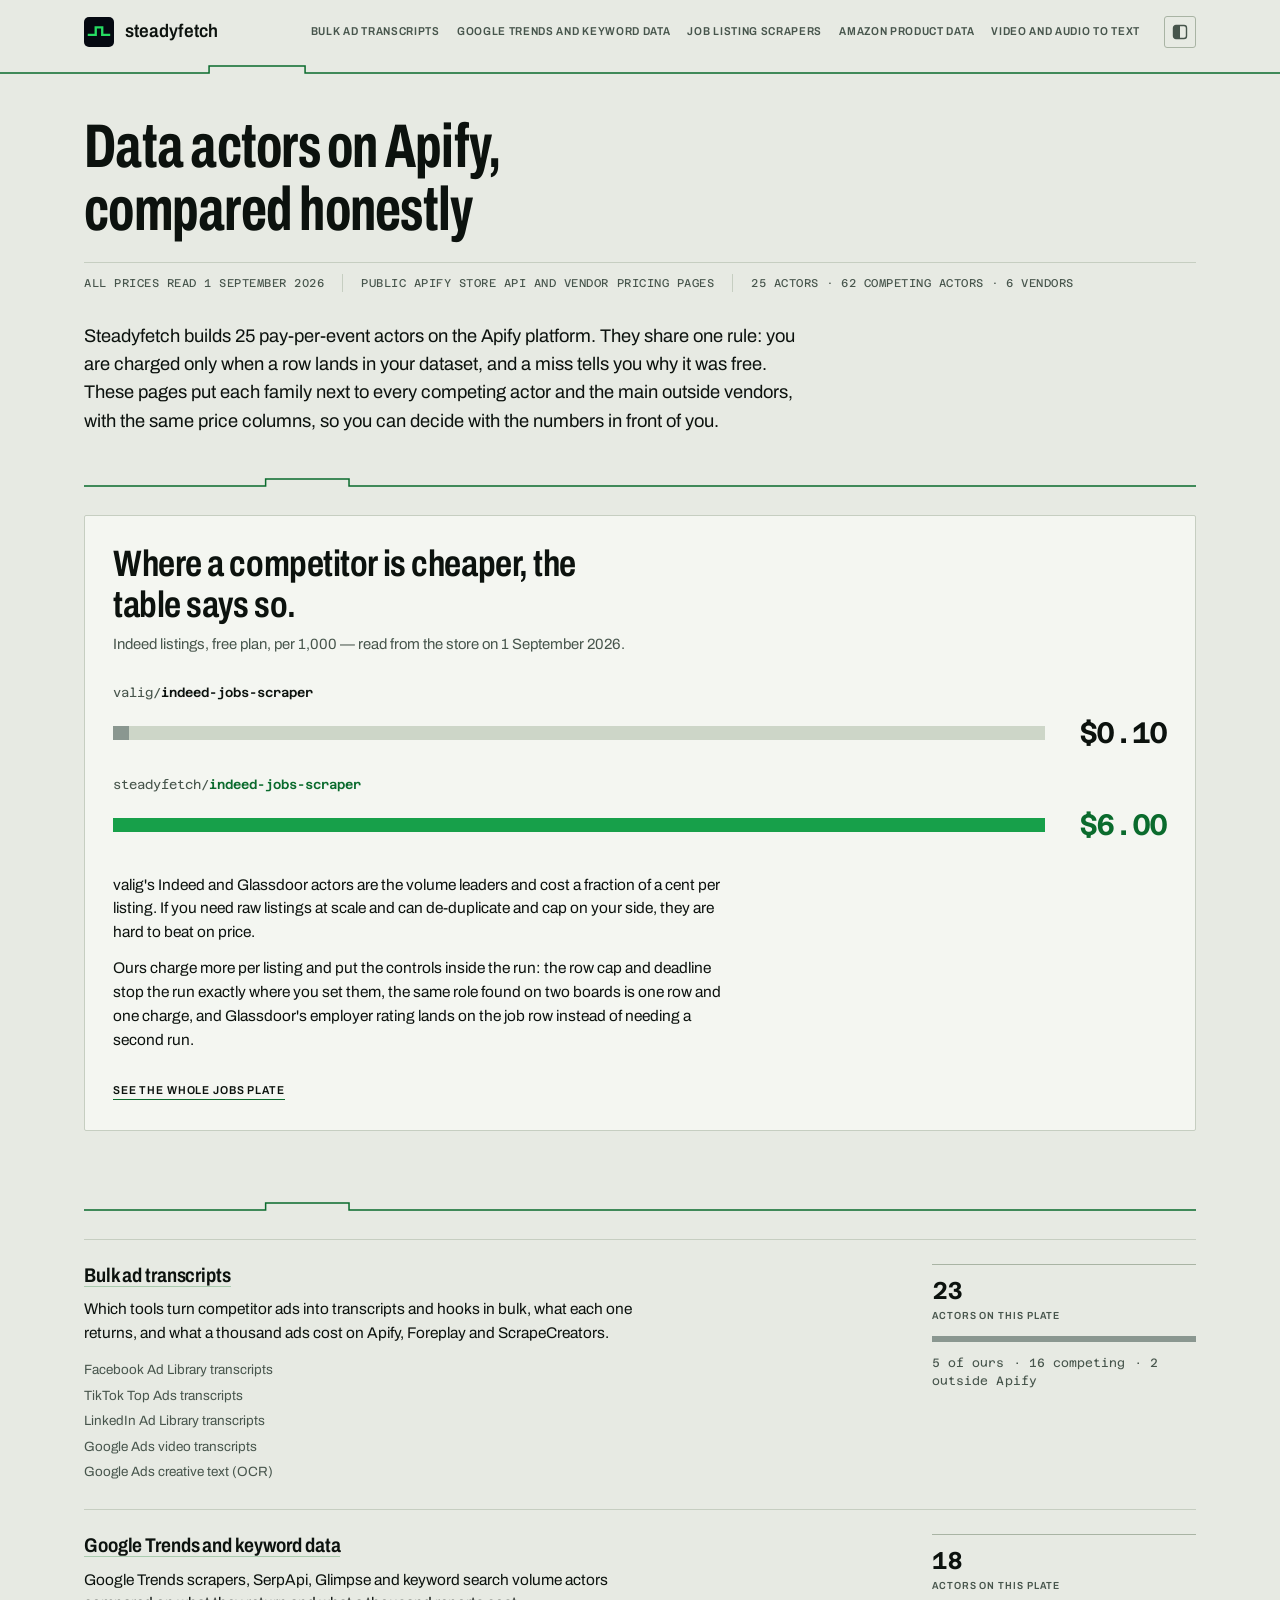
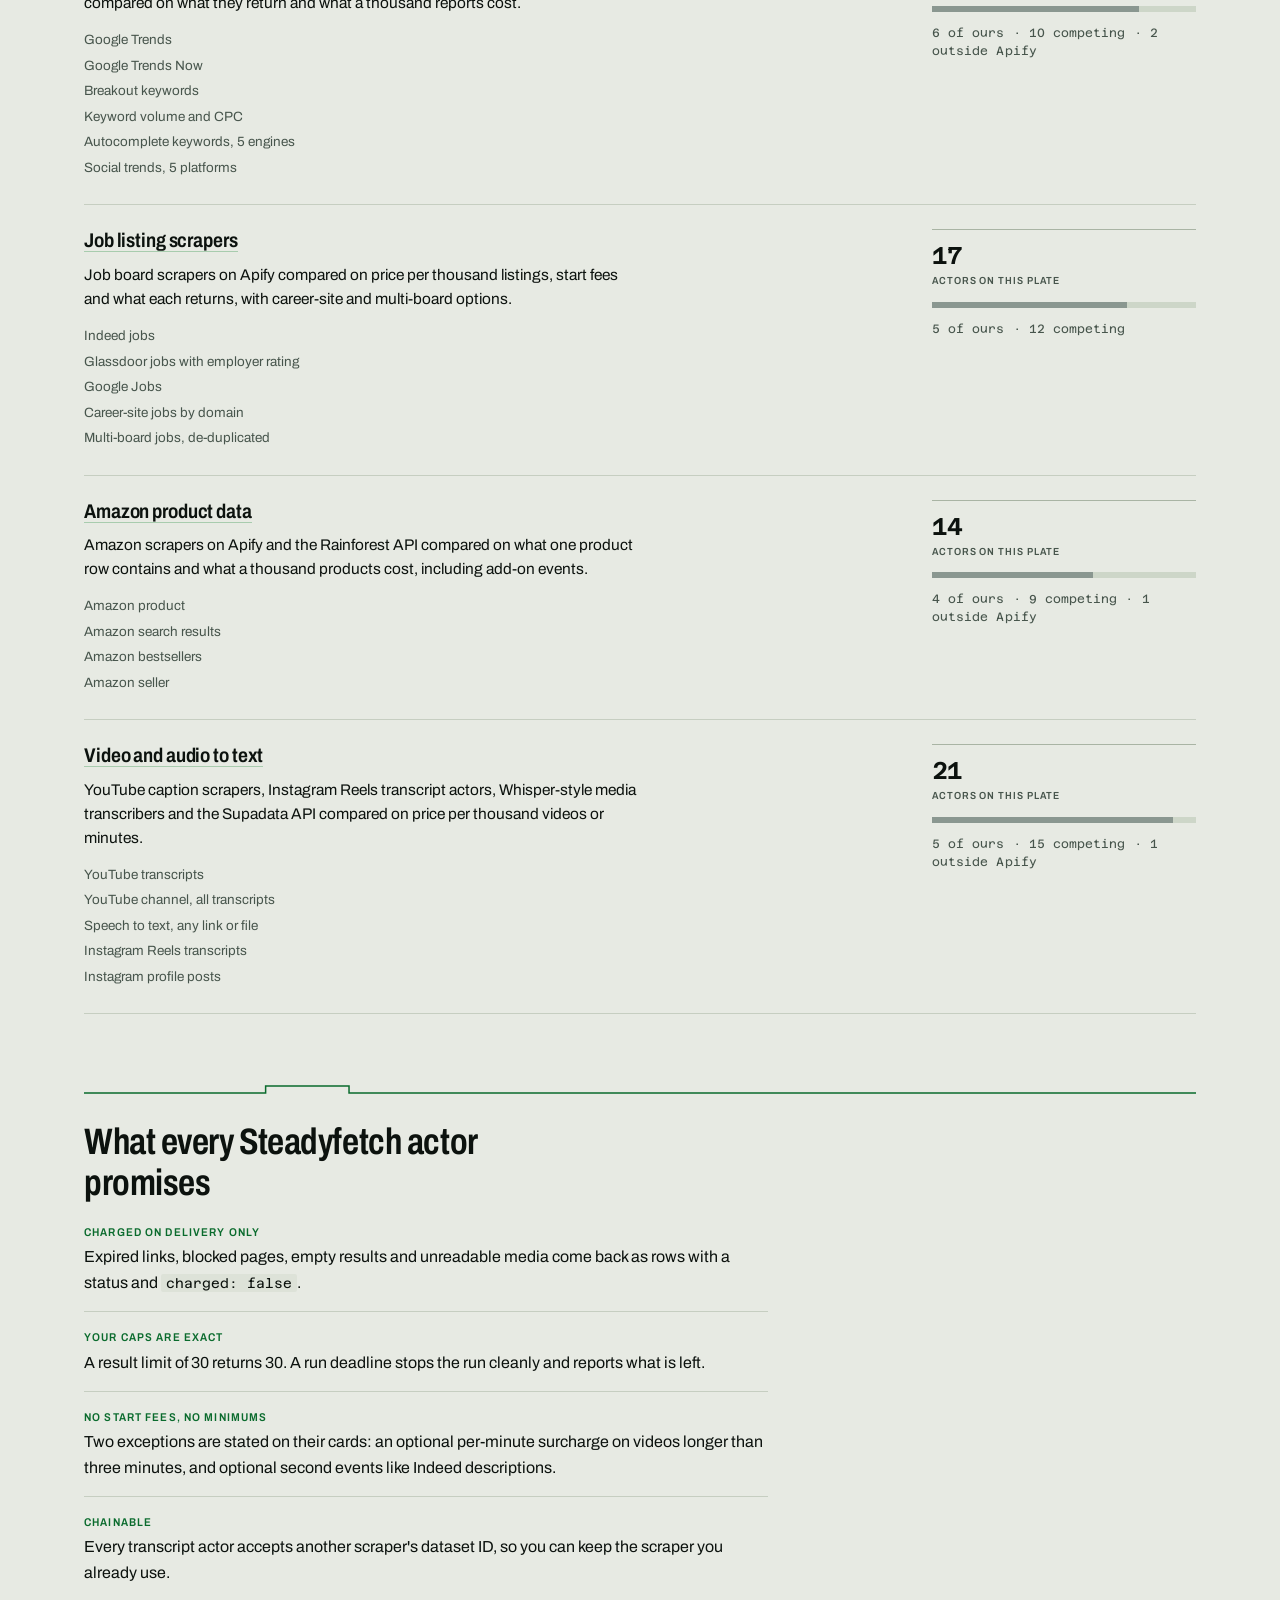
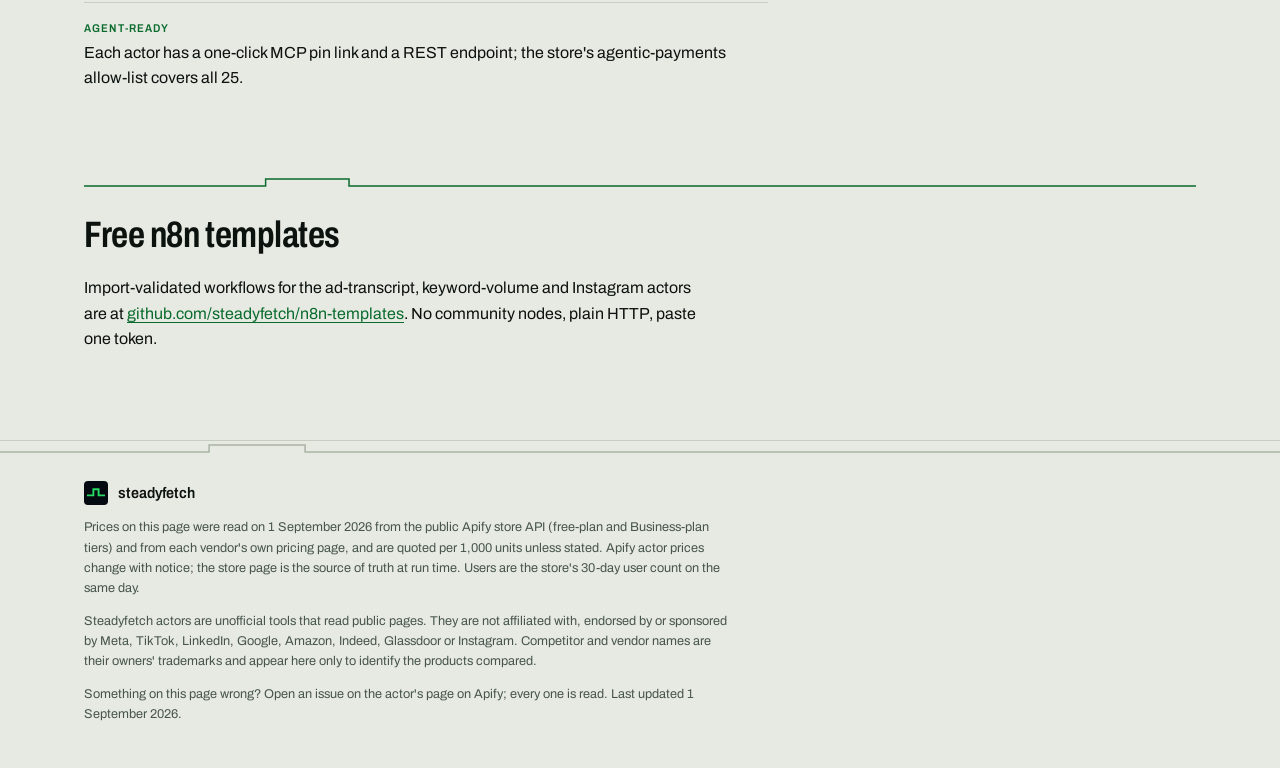
==== commit 6a37b3d4: "Finish-review fixes: ledger rows, a locked column grid, an honest OG card Eight material findings fr" ====
--- a/index.html
+++ b/index.html
@@ -34,8 +34,9 @@
 specimen at one shared scale, its price bar drawn even where ours is the longest. Refuses the
 tick-and-cross "us vs them" table the category ships.
 OWN-WORLD: the plate ground runs edge to edge (herbarium stock in light, the brand's own #050911
-in dark); one ink, one accent (steadyfetch green), hairline rules, no shadowed cards. Archivo
-condensed for plate titles, Azeret Mono for every measured figure and every actor binomial.
+in dark); one ink, one accent (steadyfetch green), hairline rules, ledger rows rather than cards —
+the only framed objects on a page are the plates. Archivo condensed for titles, Azeret Mono for
+every measured figure and every actor binomial, set at focal scale.
 STORY: the visitor sees the field measured on one scale, finds the row that beats us, reads why,
 and goes to a store page to run an actor.
 FIRST VIEWPORT: plate title, the collection stamp (what was read, from where, when), the lead,
@@ -75,36 +76,66 @@
 </section>
 
 <section class="section"><svg class="pulse" viewBox="0 0 1200 14" preserveAspectRatio="none" aria-hidden="true" focusable="false"><path d="M0 11H196V4H286V11H1200"/></svg>
-<div class="plate-index">
-<article class="entry">
+<div class="ledger">
+<article class="fam">
+<div class="act-main">
 <h2><a href="/ad-transcripts/">Bulk ad transcripts</a></h2>
-<p class="count">5 of ours · 16 competing · 2 outside Apify</p>
 <p class="desc">Which tools turn competitor ads into transcripts and hooks in bulk, what each one returns, and what a thousand ads cost on Apify, Foreplay and ScrapeCreators.</p>
 <p class="roster"><a href="https://apify.com/steadyfetch/facebook-ads-transcript-scraper">Facebook Ad Library transcripts</a><a href="https://apify.com/steadyfetch/tiktok-ads-transcript-scraper">TikTok Top Ads transcripts</a><a href="https://apify.com/steadyfetch/linkedin-ads-transcript-scraper">LinkedIn Ad Library transcripts</a><a href="https://apify.com/steadyfetch/google-ads-video-transcript-scraper">Google Ads video transcripts</a><a href="https://apify.com/steadyfetch/google-ads-creative-text-scraper">Google Ads creative text (OCR)</a></p>
+</div>
+<div class="meter">
+<div><b>23</b><span class="label">Actors on this plate</span></div>
+<span class="gauge"><span style="--w:100.0%"></span></span>
+<p class="unitline">5 of ours · 16 competing · 2 outside Apify</p>
+</div>
 </article>
-<article class="entry">
+<article class="fam">
+<div class="act-main">
 <h2><a href="/trends-keywords/">Google Trends and keyword data</a></h2>
-<p class="count">6 of ours · 10 competing · 2 outside Apify</p>
 <p class="desc">Google Trends scrapers, SerpApi, Glimpse and keyword search volume actors compared on what they return and what a thousand reports cost.</p>
 <p class="roster"><a href="https://apify.com/steadyfetch/google-trends-scraper">Google Trends</a><a href="https://apify.com/steadyfetch/google-trends-now-scraper">Google Trends Now</a><a href="https://apify.com/steadyfetch/breakout-keywords-scraper">Breakout keywords</a><a href="https://apify.com/steadyfetch/keyword-search-volume-scraper">Keyword volume and CPC</a><a href="https://apify.com/steadyfetch/google-keyword-suggest-scraper">Autocomplete keywords, 5 engines</a><a href="https://apify.com/steadyfetch/social-trends-scraper">Social trends, 5 platforms</a></p>
+</div>
+<div class="meter">
+<div><b>18</b><span class="label">Actors on this plate</span></div>
+<span class="gauge"><span style="--w:78.3%"></span></span>
+<p class="unitline">6 of ours · 10 competing · 2 outside Apify</p>
+</div>
 </article>
-<article class="entry">
+<article class="fam">
+<div class="act-main">
 <h2><a href="/jobs/">Job listing scrapers</a></h2>
-<p class="count">5 of ours · 12 competing</p>
 <p class="desc">Job board scrapers on Apify compared on price per thousand listings, start fees and what each returns, with career-site and multi-board options.</p>
 <p class="roster"><a href="https://apify.com/steadyfetch/indeed-jobs-scraper">Indeed jobs</a><a href="https://apify.com/steadyfetch/glassdoor-jobs-scraper">Glassdoor jobs with employer rating</a><a href="https://apify.com/steadyfetch/google-jobs-scraper">Google Jobs</a><a href="https://apify.com/steadyfetch/company-jobs-by-domain">Career-site jobs by domain</a><a href="https://apify.com/steadyfetch/multi-job-board-scraper">Multi-board jobs, de-duplicated</a></p>
+</div>
+<div class="meter">
+<div><b>17</b><span class="label">Actors on this plate</span></div>
+<span class="gauge"><span style="--w:73.9%"></span></span>
+<p class="unitline">5 of ours · 12 competing</p>
+</div>
 </article>
-<article class="entry">
+<article class="fam">
+<div class="act-main">
 <h2><a href="/amazon/">Amazon product data</a></h2>
-<p class="count">4 of ours · 9 competing · 1 outside Apify</p>
 <p class="desc">Amazon scrapers on Apify and the Rainforest API compared on what one product row contains and what a thousand products cost, including add-on events.</p>
 <p class="roster"><a href="https://apify.com/steadyfetch/amazon-product-scraper">Amazon product</a><a href="https://apify.com/steadyfetch/amazon-search-scraper">Amazon search results</a><a href="https://apify.com/steadyfetch/amazon-bestsellers-scraper">Amazon bestsellers</a><a href="https://apify.com/steadyfetch/amazon-seller-scraper">Amazon seller</a></p>
+</div>
+<div class="meter">
+<div><b>14</b><span class="label">Actors on this plate</span></div>
+<span class="gauge"><span style="--w:60.9%"></span></span>
+<p class="unitline">4 of ours · 9 competing · 1 outside Apify</p>
+</div>
 </article>
-<article class="entry">
+<article class="fam">
+<div class="act-main">
 <h2><a href="/youtube-media/">Video and audio to text</a></h2>
-<p class="count">5 of ours · 15 competing · 1 outside Apify</p>
 <p class="desc">YouTube caption scrapers, Instagram Reels transcript actors, Whisper-style media transcribers and the Supadata API compared on price per thousand videos or minutes.</p>
 <p class="roster"><a href="https://apify.com/steadyfetch/youtube-transcript-scraper">YouTube transcripts</a><a href="https://apify.com/steadyfetch/youtube-channel-transcripts">YouTube channel, all transcripts</a><a href="https://apify.com/steadyfetch/media-transcriber">Speech to text, any link or file</a><a href="https://apify.com/steadyfetch/instagram-reel-transcript-scraper">Instagram Reels transcripts</a><a href="https://apify.com/steadyfetch/instagram-profile-posts">Instagram profile posts</a></p>
+</div>
+<div class="meter">
+<div><b>21</b><span class="label">Actors on this plate</span></div>
+<span class="gauge"><span style="--w:91.3%"></span></span>
+<p class="unitline">5 of ours · 15 competing · 1 outside Apify</p>
+</div>
 </article>
 </div>
 </section>
--- a/style.css
+++ b/style.css
@@ -1,7 +1,23 @@
 /* steadyfetch — the comparative plate.
    Specimens of one genus laid out at identical scale, each with its measurement
    under it and the diagnostic named beside it. The plate ground owns the page;
-   one ink, one accent, hierarchy from scale and rule weight only. */
+   one ink, one accent, hierarchy from scale and rule weight only. Ledger rows,
+   not cards: the only framed objects on a page are the plates themselves. */
+
+/* Metric-matched fallbacks: the fallback face carries Archivo's and Azeret's own
+   vertical metrics and average advance, so the webfont swap reflows nothing.
+   Ratios measured from the shipped variable fonts against Arial/Liberation and
+   DejaVu Sans Mono at wdth 100, wght 400. */
+@font-face {
+  font-family: "Archivo Fallback";
+  src: local("Arial"), local("Helvetica Neue"), local("Liberation Sans");
+  size-adjust: 98.7%; ascent-override: 87.8%; descent-override: 21%; line-gap-override: 0%;
+}
+@font-face {
+  font-family: "Azeret Fallback";
+  src: local("DejaVu Sans Mono"), local("Menlo"), local("Consolas"), local("Courier New");
+  size-adjust: 108%; ascent-override: 93.7%; descent-override: 23%; line-gap-override: 0%;
+}
 
 /* ---------- light: the plate as printed on herbarium stock ---------- */
 :root {
@@ -20,13 +36,14 @@
   --us-rule: #a8ccae;
   --track: #cdd6c8;
   --track-us: #bcd4c0;
-  --shadow: 0 1px 2px rgba(12, 18, 14, .06), 0 8px 20px -12px rgba(12, 18, 14, .18);
   --sticky-shadow: 10px 0 10px -10px rgba(12, 18, 14, .28);
 
   --page: 1160px;
   --step: 1.5px;
+  --sans: Archivo, "Archivo Fallback", "Helvetica Neue", Helvetica, Arial, sans-serif;
+  --mono: "Azeret Mono", "Azeret Fallback", ui-monospace, SFMono-Regular, Menlo, Consolas, monospace;
+  --ease: cubic-bezier(.16, 1, .3, 1);
   color-scheme: light;
-  --ease: cubic-bezier(.16, 1, .3, 1);
 }
 
 @media (prefers-color-scheme: dark) {
@@ -46,7 +63,6 @@
     --us-rule: #1c5236;
     --track: #1b2530;
     --track-us: #123424;
-    --shadow: 0 1px 2px rgba(0, 0, 0, .5), 0 10px 26px -14px rgba(0, 0, 0, .8);
     --sticky-shadow: 10px 0 10px -10px rgba(0, 0, 0, .55);
     color-scheme: dark;
   }
@@ -68,20 +84,18 @@
   --us-rule: #1c5236;
   --track: #1b2530;
   --track-us: #123424;
-  --shadow: 0 1px 2px rgba(0, 0, 0, .5), 0 10px 26px -14px rgba(0, 0, 0, .8);
   --sticky-shadow: 10px 0 10px -10px rgba(0, 0, 0, .55);
   color-scheme: dark;
 }
 
 *, *::before, *::after { box-sizing: border-box; }
-
 html { -webkit-text-size-adjust: 100%; }
 
 body {
   margin: 0;
   background: var(--plate);
   color: var(--ink);
-  font-family: Archivo, "Helvetica Neue", Helvetica, Arial, sans-serif;
+  font-family: var(--sans);
   font-size: 1rem;
   line-height: 1.6;
   font-synthesis-weight: none;
@@ -96,13 +110,9 @@
 .pulse--faint { color: var(--rule-2); }
 
 @media (prefers-reduced-motion: no-preference) {
-  .pulse--lead path {
-    stroke-dasharray: 1200;
-    stroke-dashoffset: 1200;
-    animation: draw .9s var(--ease) .05s forwards;
-  }
-}
-@keyframes draw { to { stroke-dashoffset: 0; } }
+  .pulse--lead { clip-path: inset(0 100% 0 0); animation: wipe .9s var(--ease) .05s forwards; }
+}
+@keyframes wipe { to { clip-path: inset(0 0 0 0); } }
 
 /* ---------- skip link ---------- */
 .skip {
@@ -120,17 +130,9 @@
   padding: 16px 24px 14px;
   display: flex; flex-wrap: nowrap; align-items: center; gap: 12px 24px;
 }
-.lockup {
-  display: inline-flex; align-items: center; gap: 11px;
-  text-decoration: none; color: var(--ink);
-}
-.lockup .plate-chip {
-  width: 30px; height: 30px; flex: none; border-radius: 5px;
-  background: #050911; display: block;
-}
-.lockup .name {
-  font-weight: 600; font-stretch: 92%; font-size: 1.14rem; letter-spacing: .004em;
-}
+.lockup { display: inline-flex; align-items: center; gap: 11px; text-decoration: none; color: var(--ink); }
+.lockup .plate-chip { width: 30px; height: 30px; flex: none; border-radius: 5px; background: #050911; display: block; }
+.lockup .name { font-weight: 600; font-stretch: 92%; font-size: 1.14rem; letter-spacing: .004em; }
 .lockup:hover .name { color: var(--mark); }
 .lockup:focus-visible { outline: 2px solid var(--mark); outline-offset: 4px; border-radius: 3px; }
 
@@ -141,8 +143,7 @@
   color: var(--ink-2); text-decoration: none; padding: 4px 0;
   border-bottom: 1px solid transparent;
 }
-.top nav a:hover { color: var(--ink); border-bottom-color: var(--mark); }
-.top nav a[aria-current="page"] { color: var(--ink); border-bottom-color: var(--mark); }
+.top nav a:hover, .top nav a[aria-current="page"] { color: var(--ink); border-bottom-color: var(--mark); }
 .top nav a:focus-visible { outline: 2px solid var(--mark); outline-offset: 3px; }
 
 .theme {
@@ -175,10 +176,10 @@
 
 /* the collection stamp — what was measured, from where, when */
 .stamp {
-  display: flex; flex-wrap: wrap; gap: 6px 0;
+  display: flex; flex-wrap: wrap; gap: 6px 0; max-width: none;
   margin: 0 0 30px; padding: 11px 0 0;
   border-top: 1px solid var(--rule);
-  font-family: "Azeret Mono", ui-monospace, SFMono-Regular, Menlo, Consolas, monospace;
+  font-family: var(--mono);
   font-size: .705rem; letter-spacing: .045em; text-transform: uppercase;
   color: var(--ink-2);
 }
@@ -189,112 +190,113 @@
 p { max-width: 70ch; margin: 0 0 16px; }
 
 h2 {
-  font-size: clamp(1.4rem, 2.5vw, 1.8rem);
-  font-weight: 650; font-stretch: 82%; letter-spacing: -.008em;
-  line-height: 1.15; margin: 0 0 18px; max-width: 24ch;
+  font-size: clamp(1.5rem, 3vw, 2.3rem);
+  font-weight: 650; font-stretch: 76%; letter-spacing: -.012em;
+  line-height: 1.1; margin: 0 0 20px; max-width: 24ch;
 }
 .section { margin-top: 68px; }
 .section > .pulse { margin-bottom: 26px; }
-
-/* engraved caps label — sits on the field, never above a heading */
-.label {
-  font-size: .705rem; font-weight: 600; font-stretch: 88%;
-  letter-spacing: .1em; text-transform: uppercase; color: var(--ink-2);
-}
+.section.first { margin-top: 40px; }
+
+.label { font-size: .705rem; font-weight: 600; font-stretch: 88%; letter-spacing: .1em; text-transform: uppercase; color: var(--ink-2); }
 
 a { color: var(--mark); text-decoration-thickness: 1px; text-underline-offset: .18em; }
 a:hover { text-decoration-thickness: 2px; }
 a:focus-visible { outline: 2px solid var(--mark); outline-offset: 2px; border-radius: 2px; }
 
-code {
-  font-family: "Azeret Mono", ui-monospace, SFMono-Regular, Menlo, Consolas, monospace;
-  font-size: .84em; background: var(--band); color: var(--ink);
-  padding: 1px 5px; border-radius: 2px; word-break: break-word;
-}
-
-/* ---------- specimen sheets (our actors) ---------- */
-.sheets { display: grid; grid-template-columns: repeat(auto-fit, minmax(330px, 1fr)); gap: 18px; }
-.sheet {
-  background: var(--sheet); border: 1px solid var(--rule); border-radius: 2px;
-  padding: 20px 20px 16px; display: flex; flex-direction: column;
-}
-.sheet h3 { margin: 0 0 12px; font-size: 1.12rem; font-weight: 650; font-stretch: 88%; letter-spacing: -.004em; line-height: 1.25; }
-.sheet h3 a { color: var(--ink); text-decoration: none; border-bottom: 1px solid var(--us-rule); }
-.sheet h3 a:hover { color: var(--mark); border-bottom-color: var(--mark); }
-
-/* the measurement band — fixed decimal slots, engraved caps beneath */
-.meter { display: flex; flex-wrap: wrap; background: var(--band); border-radius: 2px; margin: 0 0 14px; }
-.meter div { padding: 9px 14px 8px; flex: 1 1 0; min-width: 0; border-right: 1px solid var(--rule); }
-.meter div:last-child { border-right: 0; }
-.meter b {
-  display: block; font-family: "Azeret Mono", ui-monospace, SFMono-Regular, Menlo, Consolas, monospace;
-  font-size: 1.03rem; font-weight: 600; letter-spacing: -.02em;
-  font-variant-numeric: tabular-nums; color: var(--ink); line-height: 1.3;
-}
-.meter .label { display: block; font-size: .645rem; letter-spacing: .095em; margin-top: 1px; }
-.meter .unit { color: var(--ink-2); font-weight: 400; font-size: .8rem; }
-
-.sheet .returns { font-size: .925rem; line-height: 1.55; margin: 0 0 12px; max-width: none; color: var(--ink); }
-.sheet .extra { font-size: .84rem; color: var(--ink-2); margin: -6px 0 12px; max-width: none; }
-.sheet .law {
-  font-size: .8rem; color: var(--ink-2); margin: 0 0 14px; max-width: none;
-  padding-left: 13px; border-left: 1px solid var(--us-rule);
-}
-.sheet .links { margin: auto 0 0; display: flex; flex-wrap: wrap; gap: 6px 16px; max-width: none; }
-.sheet .links a {
+code { font-family: var(--mono); font-size: .84em; background: var(--band); color: var(--ink); padding: 1px 5px; border-radius: 2px; word-break: break-word; }
+
+/* ---------- the ledger: ruled rows, never boxes ---------- */
+.ledger { border-top: 1px solid var(--rule); }
+.act, .fam {
+  display: grid; grid-template-columns: minmax(0, 1fr) 264px;
+  gap: 10px 36px; align-items: start;
+  padding: 24px 0; border-bottom: 1px solid var(--rule);
+}
+.act-main > :last-child { margin-bottom: 0; }
+.act h3, .fam h2 {
+  margin: 0 0 10px; font-size: 1.24rem; font-weight: 650; font-stretch: 84%;
+  letter-spacing: -.006em; line-height: 1.2; max-width: none;
+}
+.act h3 a, .fam h2 a { color: var(--ink); text-decoration: none; border-bottom: 1px solid var(--us-rule); }
+.act h3 a:hover, .fam h2 a:hover { color: var(--mark); border-bottom-color: var(--mark); }
+
+.returns, .fam .desc { font-size: .965rem; line-height: 1.55; margin: 0 0 12px; max-width: 62ch; color: var(--ink); }
+.law { font-size: .82rem; color: var(--ink-2); margin: 0 0 14px; max-width: 62ch; padding-left: 13px; border-left: 1px solid var(--us-rule); }
+.links { margin: 0; display: flex; flex-wrap: wrap; gap: 6px 16px; max-width: none; }
+.links a {
   font-size: .715rem; font-weight: 600; font-stretch: 90%; letter-spacing: .075em;
   text-transform: uppercase; text-decoration: none; color: var(--ink-2);
   border-bottom: 1px solid var(--rule-2); padding-bottom: 2px;
 }
-.sheet .links a:hover { color: var(--mark); border-bottom-color: var(--mark); }
-
-/* ---------- the plate: specimens at identical scale ---------- */
+.links a:hover { color: var(--mark); border-bottom-color: var(--mark); }
+
+.fam .roster { margin: 0; max-width: none; }
+.fam .roster a { font-size: .84rem; color: var(--ink-2); text-decoration: none; display: block; padding: 2px 0; }
+.fam .roster a:hover { color: var(--mark); text-decoration: underline; text-underline-offset: .2em; }
+
+/* the measured figure at focal scale — the plate's own instrument */
+.meter { display: grid; grid-template-columns: 1fr 1fr; gap: 0 18px; border-top: 1px solid var(--rule-2); padding-top: 12px; }
+.fam .meter { grid-template-columns: 1fr; }
+.meter > div { min-width: 0; }
+.meter b {
+  display: block; font-family: var(--mono);
+  font-size: 1.52rem; font-weight: 600; letter-spacing: -.035em;
+  font-variant-numeric: tabular-nums; color: var(--ink); line-height: 1.15;
+}
+.meter .label { display: block; font-size: .64rem; letter-spacing: .09em; margin-top: 3px; }
+.meter .unitline {
+  grid-column: 1 / -1; margin: 12px 0 0; max-width: none;
+  font-family: var(--mono); font-size: .755rem; line-height: 1.5;
+  letter-spacing: .005em; color: var(--ink-2);
+}
+.meter .unitline .ext { display: block; }
+.meter .unitline .label { display: block; margin-bottom: 3px; }
+.fam .meter .gauge { width: 100%; margin: 12px 0 0; }
+.vendor .meter { border-top-color: var(--rule); }
+
+h3.outside {
+  margin: 40px 0 8px; font-size: .875rem; font-weight: 650; font-stretch: 88%;
+  letter-spacing: .085em; text-transform: uppercase; color: var(--ink);
+  padding-top: 16px; border-top: 1px solid var(--rule);
+}
+
+/* ---------- the plate: specimens on one locked column grid ---------- */
 .plate { margin: 0 0 40px; }
-.plate-head {
-  display: flex; flex-wrap: wrap; align-items: baseline; justify-content: space-between;
-  gap: 4px 20px; margin: 0 0 10px;
-}
-.plate h3 {
-  margin: 0; font-size: .875rem; font-weight: 650; font-stretch: 88%;
-  letter-spacing: .085em; text-transform: uppercase; color: var(--ink);
-}
-.plate-scroll {
-  overflow-x: auto; border: 1px solid var(--rule); border-radius: 2px;
-  background: var(--sheet); overscroll-behavior-x: contain;
-}
+.plate-head { display: flex; flex-wrap: wrap; align-items: baseline; justify-content: space-between; gap: 4px 20px; margin: 0 0 10px; }
+.plate h3 { margin: 0; font-size: .875rem; font-weight: 650; font-stretch: 88%; letter-spacing: .085em; text-transform: uppercase; color: var(--ink); }
+.plate-scroll { overflow-x: auto; border: 1px solid var(--rule); border-radius: 2px; background: var(--sheet); overscroll-behavior-x: contain; }
 .plate-scroll:focus-visible { outline: 2px solid var(--mark); outline-offset: 2px; }
 
-table { border-collapse: separate; border-spacing: 0; width: 100%; min-width: 620px; }
+/* the sightline: the four numeric columns hold the same width on every plate, every page */
+table { table-layout: fixed; border-collapse: separate; border-spacing: 0; width: 100%; min-width: 726px; }
+.plate-scroll.has-tx table { min-width: 830px; }
+col.c-id { width: auto; }
+col.c-tx { width: 104px; }
+col.c-n { width: 146px; }
+col.c-fee { width: 104px; }
+col.c-u { width: 96px; }
 
 thead th {
-  position: sticky; top: 0; z-index: 3;
   background: var(--band); color: var(--ink-2);
   text-align: left; vertical-align: bottom;
   font-size: .655rem; font-weight: 600; font-stretch: 88%;
   letter-spacing: .09em; text-transform: uppercase;
-  padding: 9px 12px; border-bottom: 1px solid var(--rule-2); white-space: nowrap;
-}
-thead th.num { text-align: right; min-width: 88px; }
-thead th:first-child { position: sticky; left: 0; z-index: 4; white-space: normal; min-width: 250px; }
-
-tbody th, tbody td {
-  padding: 11px 12px; border-bottom: 1px solid var(--rule);
-  vertical-align: top; background: var(--sheet);
-}
+  padding: 9px 12px; border-bottom: 1px solid var(--rule-2);
+}
+thead th.num { text-align: right; }
+thead th:first-child { position: sticky; left: 0; z-index: 4; }
+
+tbody th, tbody td { padding: 11px 12px; border-bottom: 1px solid var(--rule); vertical-align: top; background: var(--sheet); }
 tbody tr:last-child th, tbody tr:last-child td { border-bottom: 0; }
-
 tbody th[scope="row"] {
   position: sticky; left: 0; z-index: 2; text-align: left; font-weight: 400;
-  min-width: 250px; max-width: 380px;
   border-right: 1px solid var(--rule); box-shadow: var(--sticky-shadow);
 }
+td.tx { font-size: .84rem; }
 
 /* the binomial: account quiet, slug loud — the slug is the differentiator */
-.bi {
-  font-family: "Azeret Mono", ui-monospace, SFMono-Regular, Menlo, Consolas, monospace;
-  font-size: .775rem; line-height: 1.4; text-decoration: none; display: block;
-  overflow-wrap: break-word;
-}
+.bi { font-family: var(--mono); font-size: .775rem; line-height: 1.4; text-decoration: none; display: block; overflow-wrap: break-word; }
 .bi .acct { color: var(--ink-2); }
 .bi .slash { color: var(--ink-2); }
 .bi .slug { color: var(--ink); font-weight: 600; }
@@ -303,20 +305,19 @@
 tr.us .bi .slug { color: var(--mark); }
 tr.us .bi:hover .slug { text-decoration: underline; }
 
-/* the diagnostic — what tells this specimen from its neighbour */
-.diag { display: block; margin-top: 5px; font-size: .82rem; line-height: 1.45; color: var(--ink-2); max-width: 46ch; }
+.diag { display: block; margin-top: 5px; font-size: .82rem; line-height: 1.45; color: var(--ink-2); }
 
 td.num {
-  text-align: right; white-space: nowrap;
-  font-family: "Azeret Mono", ui-monospace, SFMono-Regular, Menlo, Consolas, monospace;
-  font-size: .8rem; font-variant-numeric: tabular-nums; letter-spacing: -.02em;
+  text-align: right; white-space: nowrap; font-family: var(--mono);
+  font-size: .845rem; font-variant-numeric: tabular-nums; letter-spacing: -.025em;
 }
 td.num .v { display: block; }
 td.num .note { display: block; font-size: .68rem; color: var(--ink-2); letter-spacing: 0; white-space: normal; margin-top: 2px; }
 td.num .none { color: var(--ink-2); }
-
-/* the scale bar — every specimen measured against the dearest on the plate */
-.gauge { display: block; width: 62px; height: 3px; margin: 6px 0 0 auto; background: var(--track); overflow: hidden; }
+td.fee { font-size: .775rem; }
+
+/* the shared scale: a fill on a visible track, so the ratio reads before the number does */
+.gauge { display: block; width: 118px; height: 6px; margin: 7px 0 0 auto; background: var(--track); overflow: hidden; }
 .gauge span { display: block; height: 100%; width: var(--w); background: var(--ink-3); min-width: 1px; }
 tr.us .gauge { background: var(--track-us); }
 tr.us .gauge span { background: var(--mark-2); }
@@ -324,29 +325,32 @@
 tr.us th, tr.us td { background: var(--us); }
 tr.us th[scope="row"] { border-right-color: var(--us-rule); }
 
-tbody tr:hover th, tbody tr:hover td { background: var(--row-hi); }
-tbody tr:hover .diag { color: var(--ink); }
-tbody tr.us:hover th, tbody tr.us:hover td { background: var(--us); }
-tbody tr:focus-within th, tbody tr:focus-within td { background: var(--row-hi); }
-
-.scale-note {
-  margin: 8px 0 0; font-size: .715rem; color: var(--ink-2); max-width: none;
-  font-family: "Azeret Mono", ui-monospace, SFMono-Regular, Menlo, Consolas, monospace;
-  letter-spacing: .01em;
-}
-.scale-note .swatch { display: inline-block; width: 15px; height: 3px; background: var(--mark-2); vertical-align: middle; margin: 0 5px 2px 0; }
-
-/* ---------- the key (how to read it) ---------- */
+/* one row at a time: the target keeps full ink between two accent hairlines, the rest go quiet */
+tbody tr:hover th, tbody tr:hover td,
+tbody tr:focus-within th, tbody tr:focus-within td {
+  background: var(--row-hi);
+  box-shadow: inset 0 1px 0 var(--mark), inset 0 -1px 0 var(--mark);
+}
+tbody tr.us:hover th, tbody tr.us:hover td,
+tbody tr.us:focus-within th, tbody tr.us:focus-within td { background: var(--us); }
+tbody tr:hover th[scope="row"], tbody tr:focus-within th[scope="row"] {
+  box-shadow: var(--sticky-shadow), inset 0 1px 0 var(--mark), inset 0 -1px 0 var(--mark);
+}
+@media (hover: hover) {
+  tbody:hover tr:not(:hover) th, tbody:hover tr:not(:hover) td,
+  tbody:hover tr:not(:hover) .bi .slug, tbody:hover tr:not(:hover) .diag { color: var(--ink-2); }
+  tbody:hover tr:not(:hover) .gauge span { background: var(--track); }
+  tbody:hover tr:hover .diag { color: var(--ink); }
+}
+
+.scale-note { margin: 8px 0 0; font-size: .715rem; color: var(--ink-2); max-width: none; font-family: var(--mono); letter-spacing: .01em; }
+.scale-note .swatch { display: inline-block; width: 15px; height: 4px; background: var(--mark-2); vertical-align: middle; margin: 0 5px 2px 0; }
+
+/* ---------- the key ---------- */
 .key { max-width: 78ch; }
-.key p {
-  max-width: none; padding: 16px 0 16px 22px; margin: 0;
-  border-top: 1px solid var(--rule); position: relative;
-}
+.key p { max-width: none; padding: 16px 0 16px 22px; margin: 0; border-top: 1px solid var(--rule); position: relative; }
 .key p:first-child { border-top: 0; padding-top: 0; }
-.key p::before {
-  content: ""; position: absolute; left: 0; top: 26px;
-  width: 10px; height: 1px; background: var(--mark-2);
-}
+.key p::before { content: ""; position: absolute; left: 0; top: 26px; width: 10px; height: 1px; background: var(--mark-2); }
 .key p:first-child::before { top: 10px; }
 
 /* ---------- exclusions / ways ---------- */
@@ -354,60 +358,32 @@
 .list li { position: relative; padding: 0 0 0 22px; margin: 0 0 12px; }
 .list li::before { content: ""; position: absolute; left: 0; top: .72em; width: 10px; height: 1px; background: var(--rule-2); }
 .ways li { margin-bottom: 18px; }
-.ways b {
-  display: block; font-size: .705rem; font-weight: 600; font-stretch: 88%;
-  letter-spacing: .1em; text-transform: uppercase; color: var(--ink-2); margin-bottom: 2px;
-}
+.ways b { display: block; font-size: .705rem; font-weight: 600; font-stretch: 88%; letter-spacing: .1em; text-transform: uppercase; color: var(--ink-2); margin-bottom: 2px; }
 .ways li::before { background: var(--mark-2); top: .62em; }
 
-/* ---------- hub ---------- */
-.plate-index { display: grid; grid-template-columns: repeat(auto-fit, minmax(320px, 1fr)); gap: 18px; }
-.entry {
-  background: var(--sheet); border: 1px solid var(--rule); border-radius: 2px;
-  padding: 20px; display: flex; flex-direction: column;
-}
-.entry h2 { font-size: 1.16rem; font-weight: 650; font-stretch: 88%; letter-spacing: -.004em; line-height: 1.25; margin: 0 0 10px; max-width: none; }
-.entry h2 a { color: var(--ink); text-decoration: none; border-bottom: 1px solid var(--us-rule); }
-.entry h2 a:hover { color: var(--mark); border-bottom-color: var(--mark); }
-.entry .count {
-  font-family: "Azeret Mono", ui-monospace, SFMono-Regular, Menlo, Consolas, monospace;
-  font-size: .69rem; letter-spacing: .045em; text-transform: uppercase; color: var(--ink-2);
-  margin: 0 0 10px; max-width: none;
-}
-.entry .desc { font-size: .93rem; line-height: 1.55; margin: 0 0 14px; max-width: none; }
-.entry .roster { margin: auto 0 0; padding-top: 12px; border-top: 1px solid var(--rule); max-width: none; }
-.entry .roster a {
-  font-family: "Azeret Mono", ui-monospace, SFMono-Regular, Menlo, Consolas, monospace;
-  font-size: .72rem; color: var(--ink-2); text-decoration: none; display: block; padding: 2px 0;
-}
-.entry .roster a:hover { color: var(--mark); }
-
-/* the proof: two specimens, one scale, the competitor winning */
-.proof { background: var(--sheet); border: 1px solid var(--rule); border-radius: 2px; padding: 24px; }
-.proof h2 { margin: 0 0 6px; font-size: clamp(1.3rem, 2.3vw, 1.6rem); max-width: 30ch; }
-.proof .sub { font-size: .93rem; color: var(--ink-2); margin: 0 0 22px; max-width: 60ch; }
-.specimens { display: grid; gap: 14px; margin: 0 0 20px; }
-.spec { display: grid; grid-template-columns: minmax(0, 1fr); gap: 4px; }
-.spec .who {
-  font-family: "Azeret Mono", ui-monospace, SFMono-Regular, Menlo, Consolas, monospace;
-  font-size: .775rem; overflow-wrap: break-word;
-}
-.spec .who .acct { color: var(--ink-2); }
-.spec .who .slash { color: var(--ink-2); }
+/* ---------- the proof: the plate that opens the site ---------- */
+.proof { background: var(--sheet); border: 1px solid var(--rule); border-radius: 2px; padding: 28px; }
+.proof h2 { margin: 0 0 8px; max-width: 30ch; }
+.proof .sub { font-size: .93rem; color: var(--ink-2); margin: 0 0 26px; max-width: 60ch; }
+.specimens { display: grid; gap: 18px; margin: 0 0 24px; }
+.spec { display: grid; gap: 6px; }
+.spec .who { font-family: var(--mono); font-size: .8rem; overflow-wrap: break-word; margin: 0; max-width: none; }
+.spec .who .acct, .spec .who .slash { color: var(--ink-2); }
 .spec .who .slug { color: var(--ink); font-weight: 600; }
 .spec.mine .who .slug { color: var(--mark); }
-.spec .track { display: flex; align-items: center; gap: 12px; }
-.spec .rail { flex: 1 1 auto; height: 8px; background: var(--band); border-radius: 1px; overflow: hidden; }
+.spec .track { display: flex; align-items: center; gap: 16px; }
+.spec .rail { flex: 1 1 auto; height: 14px; background: var(--track); overflow: hidden; }
+.spec.mine .rail { background: var(--track-us); }
 .spec .fill { display: block; height: 100%; width: var(--w); background: var(--ink-3); min-width: 2px; }
 .spec.mine .fill { background: var(--mark-2); }
 .spec .amt {
-  flex: none; width: 6.5ch; text-align: right;
-  font-family: "Azeret Mono", ui-monospace, SFMono-Regular, Menlo, Consolas, monospace;
-  font-size: .875rem; font-weight: 600; font-variant-numeric: tabular-nums; letter-spacing: -.02em;
-}
-.proof .verdict { margin: 0; font-size: .95rem; line-height: 1.55; max-width: 68ch; }
+  flex: none; width: 5.6ch; text-align: right; font-family: var(--mono);
+  font-size: 1.85rem; font-weight: 600; font-variant-numeric: tabular-nums; letter-spacing: -.045em;
+}
+.spec.mine .amt { color: var(--mark); }
+.proof .verdict { margin: 0; font-size: .965rem; line-height: 1.55; max-width: 68ch; }
 .proof .verdict + .verdict { margin-top: 12px; }
-.proof .more { margin: 20px 0 0; max-width: none; }
+.proof .more { margin: 24px 0 0; max-width: none; }
 .proof .more a {
   font-size: .715rem; font-weight: 600; font-stretch: 90%; letter-spacing: .075em;
   text-transform: uppercase; text-decoration: none; color: var(--ink);
@@ -418,10 +394,7 @@
 .promise { max-width: 76ch; margin: 0; padding: 0; list-style: none; }
 .promise li { padding: 16px 0; border-top: 1px solid var(--rule); margin: 0; }
 .promise li:first-child { border-top: 0; padding-top: 0; }
-.promise b {
-  display: block; font-size: .705rem; font-weight: 600; font-stretch: 88%;
-  letter-spacing: .1em; text-transform: uppercase; color: var(--mark); margin-bottom: 3px;
-}
+.promise b { display: block; font-size: .705rem; font-weight: 600; font-stretch: 88%; letter-spacing: .1em; text-transform: uppercase; color: var(--mark); margin-bottom: 3px; }
 
 /* ---------- footer ---------- */
 footer { background: var(--plate); border-top: 1px solid var(--rule); }
@@ -434,31 +407,13 @@
 .foot-mark .plate-chip { width: 24px; height: 24px; flex: none; border-radius: 4px; background: #050911; }
 .foot-mark .name { font-weight: 600; font-stretch: 92%; font-size: .95rem; color: var(--ink); }
 
-.vh {
-  position: absolute; width: 1px; height: 1px; padding: 0; margin: -1px;
-  overflow: hidden; clip: rect(0 0 0 0); white-space: nowrap; border: 0;
-}
+.vh { position: absolute; width: 1px; height: 1px; padding: 0; margin: -1px; overflow: hidden; clip: rect(0 0 0 0); white-space: nowrap; border: 0; }
 
 /* ---------- narrow ---------- */
-@media (max-width: 760px) {
-  main { padding: 30px 18px 56px; }
-  .top-in { padding: 14px 18px 12px; }
-  .foot-in { padding: 24px 18px 40px; }
-  h1 { max-width: none; }
-  .stamp span { border-right: 0; padding-right: 0; margin-right: 0; flex-basis: 100%; }
-  table { min-width: 560px; }
-  thead th:first-child, tbody th[scope="row"] { min-width: 178px; max-width: 178px; }
-  .diag { font-size: .78rem; }
-  .bi { font-size: .72rem; }
-  tbody th, tbody td { padding: 9px 8px; }
-  thead th { padding: 8px 8px; font-size: .62rem; letter-spacing: .07em; }
-  thead th.num { min-width: 78px; }
-  thead th:nth-child(2):not(.num), tbody td:nth-child(2):not(.num) { min-width: 72px; max-width: 92px; }
-  .gauge { width: 52px; }
-  td.num { font-size: .76rem; }
-  .section { margin-top: 52px; }
-  .proof { padding: 18px; }
-  .sheets, .plate-index { grid-template-columns: 1fr; }
+@media (max-width: 900px) {
+  .act, .fam { grid-template-columns: 1fr; gap: 16px; }
+  .act .meter, .fam .meter { order: -1; border-top: 0; padding-top: 0; }
+  .meter { max-width: 420px; }
 }
 
 @media (max-width: 860px) {
@@ -467,33 +422,60 @@
     order: 3; flex-basis: 100%; flex-wrap: nowrap; margin-left: 0;
     overflow-x: auto; gap: 0 18px; padding-bottom: 2px;
     scrollbar-width: none; -ms-overflow-style: none;
+    -webkit-mask-image: linear-gradient(to right, #000 88%, transparent);
+    mask-image: linear-gradient(to right, #000 88%, transparent);
   }
   .top nav::-webkit-scrollbar { display: none; }
   .top nav a { white-space: nowrap; }
   .theme { margin-left: auto; }
 }
 
+@media (max-width: 760px) {
+  main { padding: 18px 18px 56px; }
+  .top-in { padding: 14px 18px 12px; }
+  .foot-in { padding: 24px 18px 40px; }
+  h1 { max-width: none; margin-bottom: 14px; }
+  .stamp { margin-bottom: 18px; font-size: .655rem; gap: 4px 0; }
+  .stamp span { padding-right: 10px; margin-right: 10px; }
+  .lead { font-size: 1.06rem; margin-bottom: 10px; }
+  .section { margin-top: 52px; }
+  .section.first { margin-top: 26px; }
+  .section > .pulse { margin-bottom: 16px; }
+  .proof { padding: 18px; }
+  .proof h2 { margin-bottom: 6px; }
+  .proof .sub { margin-bottom: 13px; font-size: .875rem; }
+  .specimens { gap: 12px; margin-bottom: 18px; }
+  .spec { gap: 4px; }
+  .spec .amt { font-size: 1.5rem; }
+  .act, .fam { padding: 20px 0; }
+  .meter b { font-size: 1.34rem; }
+
+  col.c-tx { width: 68px; }
+  col.c-n { width: 116px; }
+  col.c-fee { width: 92px; }
+  col.c-u { width: 76px; }
+  table { min-width: 574px; }
+  .plate-scroll.has-tx table { min-width: 642px; }
+  tbody th, tbody td { padding: 9px 9px; }
+  thead th { padding: 8px 9px; font-size: .62rem; letter-spacing: .07em; }
+  .bi { font-size: .735rem; }
+  .diag { font-size: .78rem; }
+  td.num { font-size: .795rem; }
+  .gauge { width: 94px; height: 5px; }
+}
+
+/* both prices readable before the first swipe */
+@media (max-width: 480px) {
+  col.c-tx { width: 58px; }
+  col.c-n { width: 96px; }
+  col.c-fee { width: 80px; }
+  col.c-u { width: 66px; }
+  table { min-width: 478px; }
+  .plate-scroll.has-tx table { min-width: 536px; }
+  .gauge { width: 74px; }
+  td.tx { font-size: .78rem; }
+}
+
 @media (prefers-reduced-motion: reduce) {
   *, *::before, *::after { animation-duration: .01ms !important; animation-iteration-count: 1 !important; transition-duration: .01ms !important; }
 }
-
-/* ---------- additions the plate needs ---------- */
-.stamp { max-width: none; }
-thead th.num { white-space: normal; }
-.sheet .unitline {
-  font-size: .8rem; color: var(--ink-2); margin: -6px 0 13px; max-width: none;
-  font-family: "Azeret Mono", ui-monospace, SFMono-Regular, Menlo, Consolas, monospace;
-  letter-spacing: .005em; line-height: 1.45;
-}
-.sheet .unitline .ext { display: block; }
-h3.outside {
-  margin: 34px 0 16px; font-size: .875rem; font-weight: 650; font-stretch: 88%;
-  letter-spacing: .085em; text-transform: uppercase; color: var(--ink);
-  padding-top: 14px; border-top: 1px solid var(--rule);
-}
-.vendor .vprice {
-  font-size: .85rem; line-height: 1.5; color: var(--ink); margin: auto 0 0;
-  max-width: none; background: var(--band); border-radius: 2px; padding: 11px 13px;
-}
-.vendor .vprice .label { display: block; margin-bottom: 3px; }
-.section.first { margin-top: 40px; }
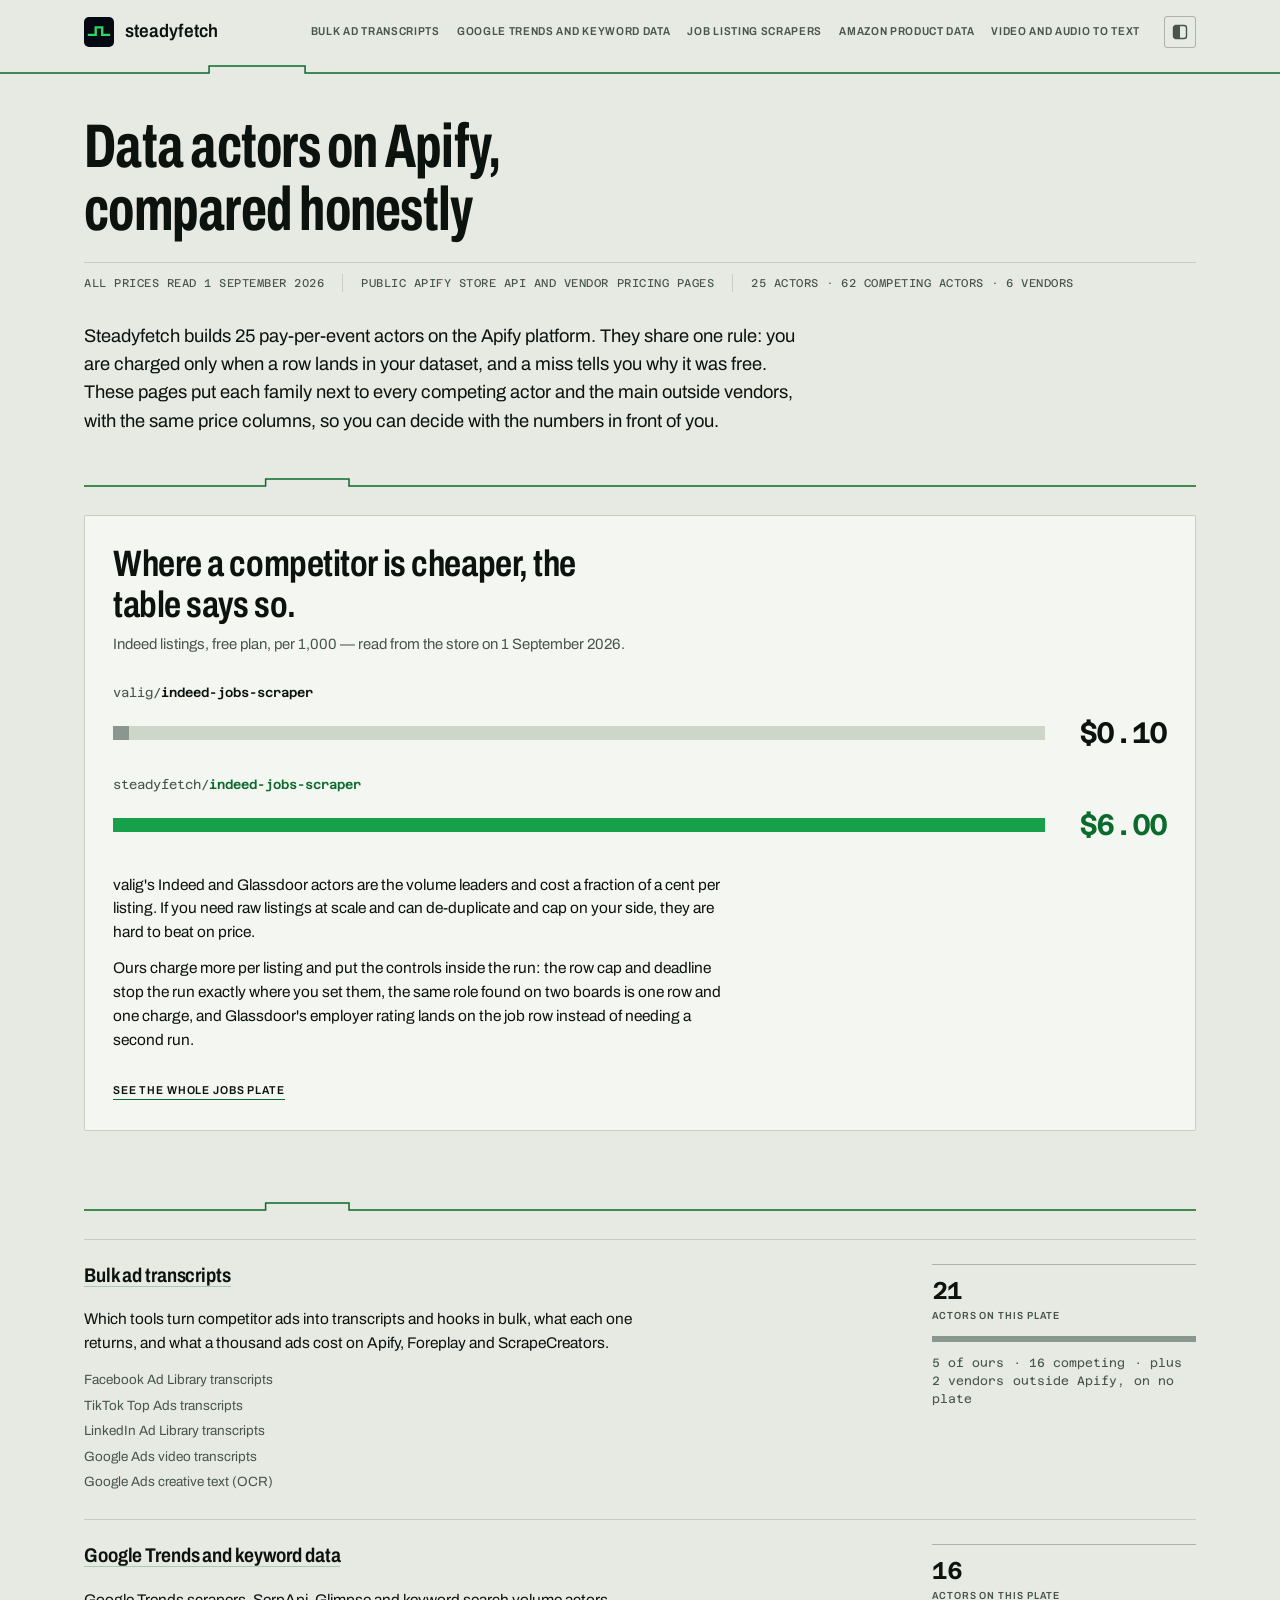
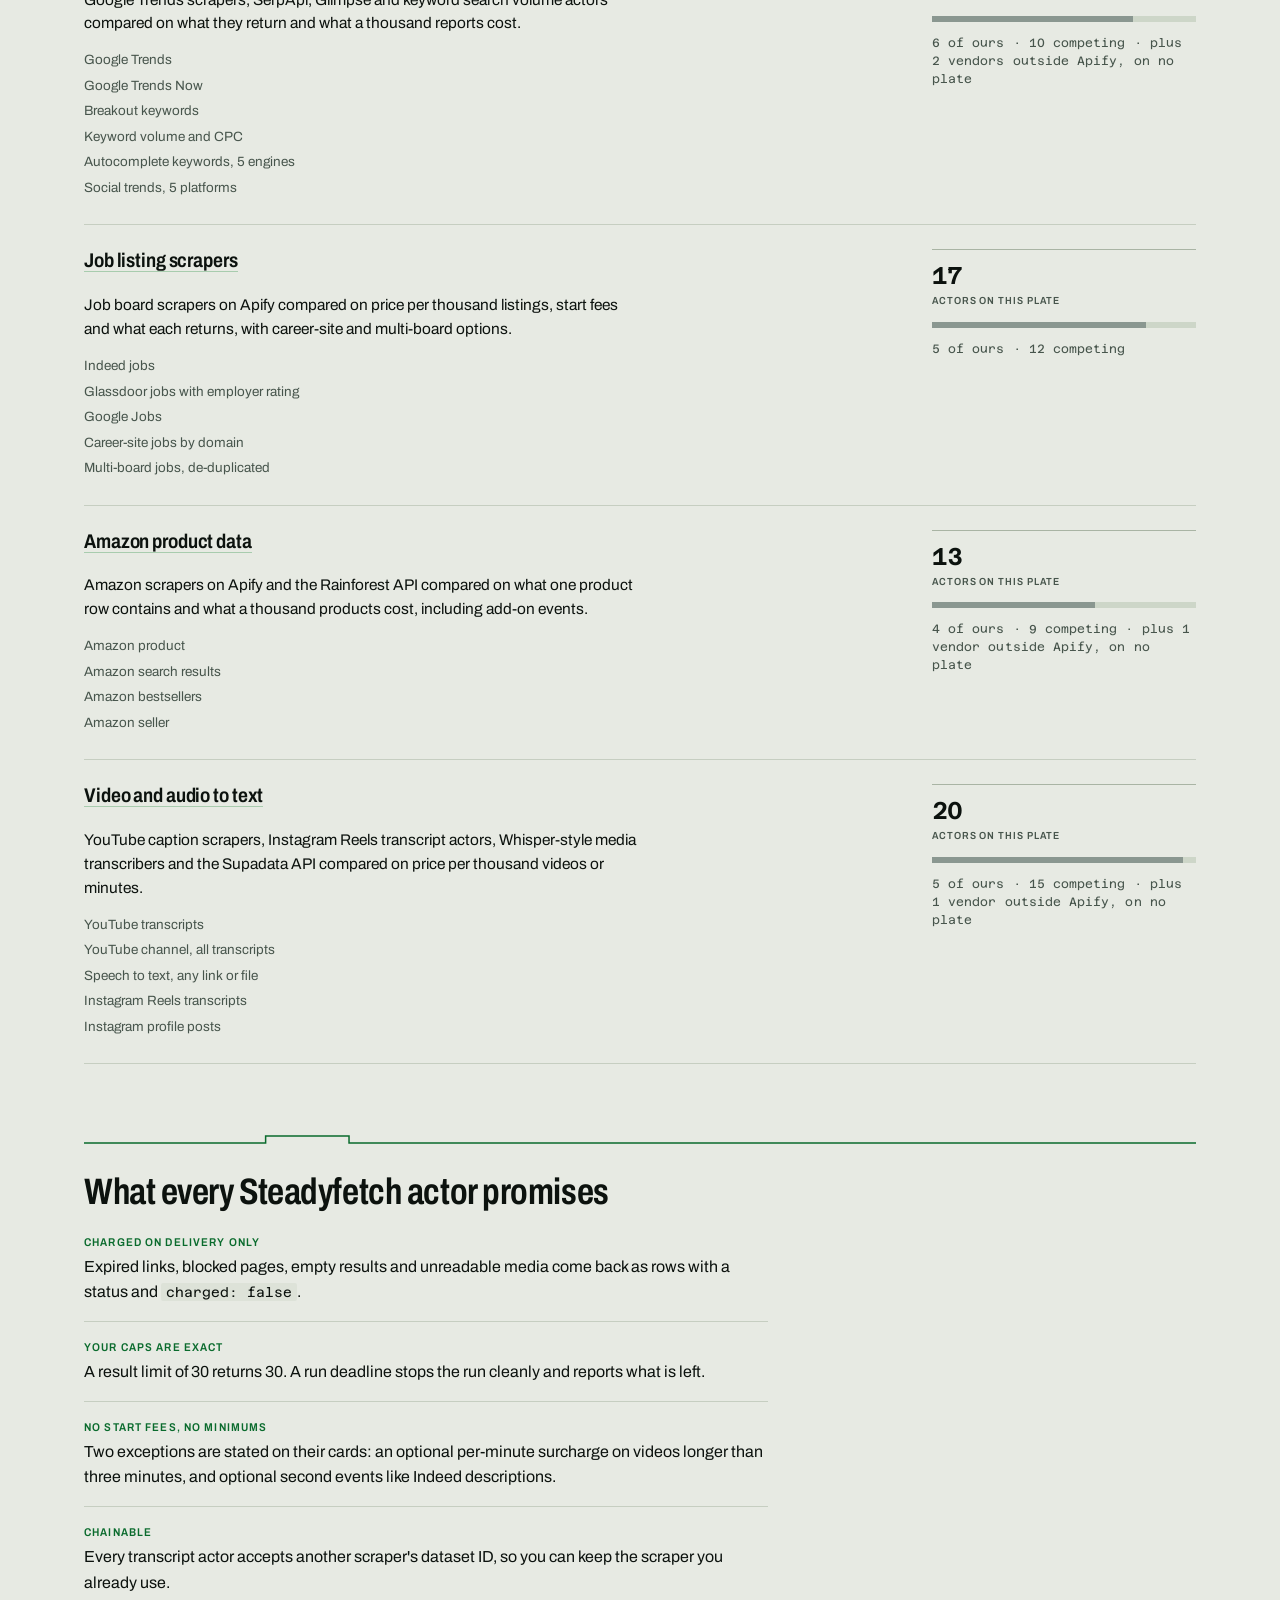
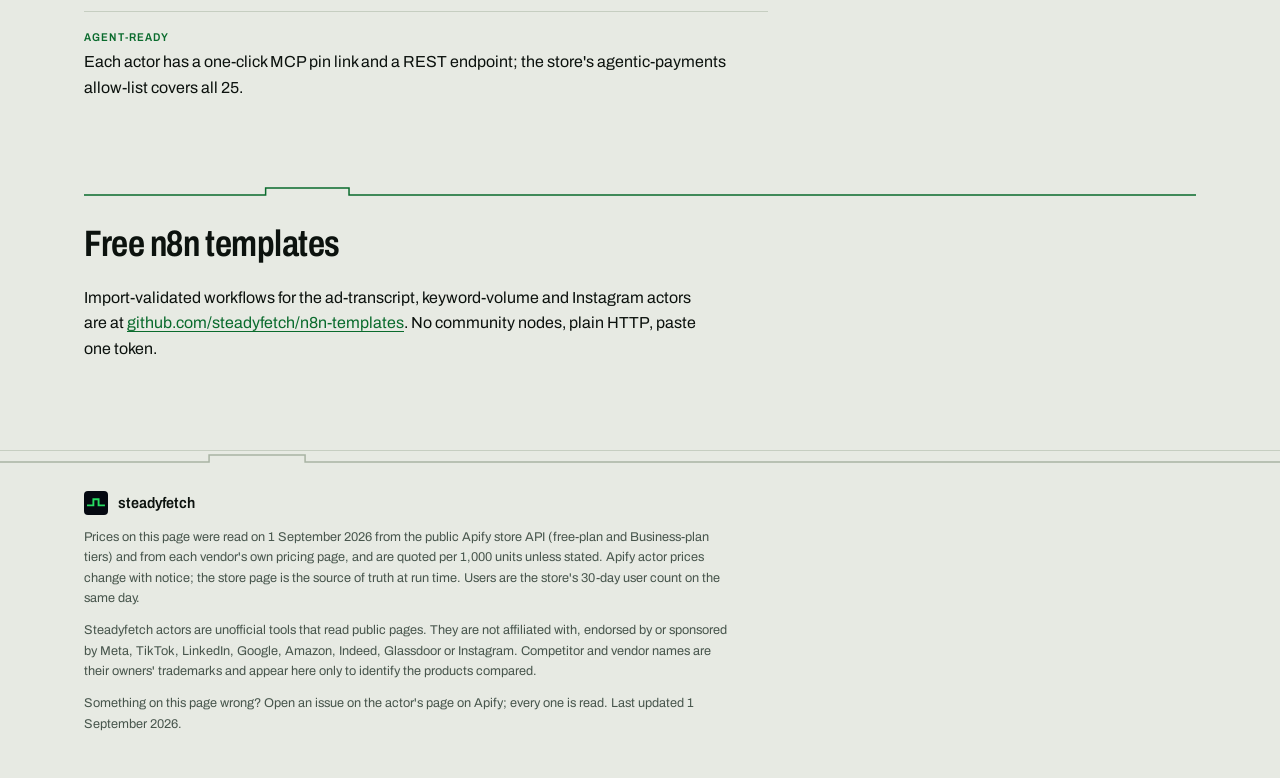
==== commit 1797366e: "Zero layout shift, honest plate totals, name-first ledger rows Three findings from the finish review" ====
--- a/index.html
+++ b/index.html
@@ -24,7 +24,8 @@
 <script>try{var t=localStorage.getItem("sf-theme");if(t==="dark"||t==="light")document.documentElement.setAttribute("data-theme",t)}catch(e){}</script>
 <link rel="preconnect" href="https://fonts.googleapis.com">
 <link rel="preconnect" href="https://fonts.gstatic.com" crossorigin>
-<link rel="stylesheet" href="https://fonts.googleapis.com/css2?family=Archivo:wdth,wght@62..125,400..700&family=Azeret+Mono:wght@400;600&display=swap">
+<link rel="stylesheet" href="https://fonts.googleapis.com/css2?family=Archivo:wdth,wght@62..125,400..700&display=optional">
+<link rel="stylesheet" href="https://fonts.googleapis.com/css2?family=Azeret+Mono:wght@400;600&display=swap">
 <link rel="stylesheet" href="/style.css">
 <script type="application/ld+json">{"@context":"https://schema.org","@type":"WebSite","name":"Steadyfetch","url":"https://steadyfetch.com","description":"Five comparison pages, one per data family, listing every Apify actor and the main vendors next to Steadyfetch's 25 actors with the same price columns. Ad transcripts, Google Trends and keywords, jobs, Amazon, YouTube and media."}</script>
 </head>
@@ -78,63 +79,63 @@
 <section class="section"><svg class="pulse" viewBox="0 0 1200 14" preserveAspectRatio="none" aria-hidden="true" focusable="false"><path d="M0 11H196V4H286V11H1200"/></svg>
 <div class="ledger">
 <article class="fam">
+<h2><a href="/ad-transcripts/">Bulk ad transcripts</a></h2>
+<div class="meter">
+<div><b>21</b><span class="label">Actors on this plate</span></div>
+<span class="gauge"><span style="--w:100.0%"></span></span>
+<p class="unitline">5 of ours · 16 competing · plus 2 vendors outside Apify, on no plate</p>
+</div>
 <div class="act-main">
-<h2><a href="/ad-transcripts/">Bulk ad transcripts</a></h2>
 <p class="desc">Which tools turn competitor ads into transcripts and hooks in bulk, what each one returns, and what a thousand ads cost on Apify, Foreplay and ScrapeCreators.</p>
 <p class="roster"><a href="https://apify.com/steadyfetch/facebook-ads-transcript-scraper">Facebook Ad Library transcripts</a><a href="https://apify.com/steadyfetch/tiktok-ads-transcript-scraper">TikTok Top Ads transcripts</a><a href="https://apify.com/steadyfetch/linkedin-ads-transcript-scraper">LinkedIn Ad Library transcripts</a><a href="https://apify.com/steadyfetch/google-ads-video-transcript-scraper">Google Ads video transcripts</a><a href="https://apify.com/steadyfetch/google-ads-creative-text-scraper">Google Ads creative text (OCR)</a></p>
 </div>
+</article>
+<article class="fam">
+<h2><a href="/trends-keywords/">Google Trends and keyword data</a></h2>
 <div class="meter">
-<div><b>23</b><span class="label">Actors on this plate</span></div>
-<span class="gauge"><span style="--w:100.0%"></span></span>
-<p class="unitline">5 of ours · 16 competing · 2 outside Apify</p>
+<div><b>16</b><span class="label">Actors on this plate</span></div>
+<span class="gauge"><span style="--w:76.2%"></span></span>
+<p class="unitline">6 of ours · 10 competing · plus 2 vendors outside Apify, on no plate</p>
+</div>
+<div class="act-main">
+<p class="desc">Google Trends scrapers, SerpApi, Glimpse and keyword search volume actors compared on what they return and what a thousand reports cost.</p>
+<p class="roster"><a href="https://apify.com/steadyfetch/google-trends-scraper">Google Trends</a><a href="https://apify.com/steadyfetch/google-trends-now-scraper">Google Trends Now</a><a href="https://apify.com/steadyfetch/breakout-keywords-scraper">Breakout keywords</a><a href="https://apify.com/steadyfetch/keyword-search-volume-scraper">Keyword volume and CPC</a><a href="https://apify.com/steadyfetch/google-keyword-suggest-scraper">Autocomplete keywords, 5 engines</a><a href="https://apify.com/steadyfetch/social-trends-scraper">Social trends, 5 platforms</a></p>
 </div>
 </article>
 <article class="fam">
+<h2><a href="/jobs/">Job listing scrapers</a></h2>
+<div class="meter">
+<div><b>17</b><span class="label">Actors on this plate</span></div>
+<span class="gauge"><span style="--w:81.0%"></span></span>
+<p class="unitline">5 of ours · 12 competing</p>
+</div>
 <div class="act-main">
-<h2><a href="/trends-keywords/">Google Trends and keyword data</a></h2>
-<p class="desc">Google Trends scrapers, SerpApi, Glimpse and keyword search volume actors compared on what they return and what a thousand reports cost.</p>
-<p class="roster"><a href="https://apify.com/steadyfetch/google-trends-scraper">Google Trends</a><a href="https://apify.com/steadyfetch/google-trends-now-scraper">Google Trends Now</a><a href="https://apify.com/steadyfetch/breakout-keywords-scraper">Breakout keywords</a><a href="https://apify.com/steadyfetch/keyword-search-volume-scraper">Keyword volume and CPC</a><a href="https://apify.com/steadyfetch/google-keyword-suggest-scraper">Autocomplete keywords, 5 engines</a><a href="https://apify.com/steadyfetch/social-trends-scraper">Social trends, 5 platforms</a></p>
-</div>
-<div class="meter">
-<div><b>18</b><span class="label">Actors on this plate</span></div>
-<span class="gauge"><span style="--w:78.3%"></span></span>
-<p class="unitline">6 of ours · 10 competing · 2 outside Apify</p>
+<p class="desc">Job board scrapers on Apify compared on price per thousand listings, start fees and what each returns, with career-site and multi-board options.</p>
+<p class="roster"><a href="https://apify.com/steadyfetch/indeed-jobs-scraper">Indeed jobs</a><a href="https://apify.com/steadyfetch/glassdoor-jobs-scraper">Glassdoor jobs with employer rating</a><a href="https://apify.com/steadyfetch/google-jobs-scraper">Google Jobs</a><a href="https://apify.com/steadyfetch/company-jobs-by-domain">Career-site jobs by domain</a><a href="https://apify.com/steadyfetch/multi-job-board-scraper">Multi-board jobs, de-duplicated</a></p>
 </div>
 </article>
 <article class="fam">
+<h2><a href="/amazon/">Amazon product data</a></h2>
+<div class="meter">
+<div><b>13</b><span class="label">Actors on this plate</span></div>
+<span class="gauge"><span style="--w:61.9%"></span></span>
+<p class="unitline">4 of ours · 9 competing · plus 1 vendor outside Apify, on no plate</p>
+</div>
 <div class="act-main">
-<h2><a href="/jobs/">Job listing scrapers</a></h2>
-<p class="desc">Job board scrapers on Apify compared on price per thousand listings, start fees and what each returns, with career-site and multi-board options.</p>
-<p class="roster"><a href="https://apify.com/steadyfetch/indeed-jobs-scraper">Indeed jobs</a><a href="https://apify.com/steadyfetch/glassdoor-jobs-scraper">Glassdoor jobs with employer rating</a><a href="https://apify.com/steadyfetch/google-jobs-scraper">Google Jobs</a><a href="https://apify.com/steadyfetch/company-jobs-by-domain">Career-site jobs by domain</a><a href="https://apify.com/steadyfetch/multi-job-board-scraper">Multi-board jobs, de-duplicated</a></p>
-</div>
-<div class="meter">
-<div><b>17</b><span class="label">Actors on this plate</span></div>
-<span class="gauge"><span style="--w:73.9%"></span></span>
-<p class="unitline">5 of ours · 12 competing</p>
+<p class="desc">Amazon scrapers on Apify and the Rainforest API compared on what one product row contains and what a thousand products cost, including add-on events.</p>
+<p class="roster"><a href="https://apify.com/steadyfetch/amazon-product-scraper">Amazon product</a><a href="https://apify.com/steadyfetch/amazon-search-scraper">Amazon search results</a><a href="https://apify.com/steadyfetch/amazon-bestsellers-scraper">Amazon bestsellers</a><a href="https://apify.com/steadyfetch/amazon-seller-scraper">Amazon seller</a></p>
 </div>
 </article>
 <article class="fam">
+<h2><a href="/youtube-media/">Video and audio to text</a></h2>
+<div class="meter">
+<div><b>20</b><span class="label">Actors on this plate</span></div>
+<span class="gauge"><span style="--w:95.2%"></span></span>
+<p class="unitline">5 of ours · 15 competing · plus 1 vendor outside Apify, on no plate</p>
+</div>
 <div class="act-main">
-<h2><a href="/amazon/">Amazon product data</a></h2>
-<p class="desc">Amazon scrapers on Apify and the Rainforest API compared on what one product row contains and what a thousand products cost, including add-on events.</p>
-<p class="roster"><a href="https://apify.com/steadyfetch/amazon-product-scraper">Amazon product</a><a href="https://apify.com/steadyfetch/amazon-search-scraper">Amazon search results</a><a href="https://apify.com/steadyfetch/amazon-bestsellers-scraper">Amazon bestsellers</a><a href="https://apify.com/steadyfetch/amazon-seller-scraper">Amazon seller</a></p>
-</div>
-<div class="meter">
-<div><b>14</b><span class="label">Actors on this plate</span></div>
-<span class="gauge"><span style="--w:60.9%"></span></span>
-<p class="unitline">4 of ours · 9 competing · 1 outside Apify</p>
-</div>
-</article>
-<article class="fam">
-<div class="act-main">
-<h2><a href="/youtube-media/">Video and audio to text</a></h2>
 <p class="desc">YouTube caption scrapers, Instagram Reels transcript actors, Whisper-style media transcribers and the Supadata API compared on price per thousand videos or minutes.</p>
 <p class="roster"><a href="https://apify.com/steadyfetch/youtube-transcript-scraper">YouTube transcripts</a><a href="https://apify.com/steadyfetch/youtube-channel-transcripts">YouTube channel, all transcripts</a><a href="https://apify.com/steadyfetch/media-transcriber">Speech to text, any link or file</a><a href="https://apify.com/steadyfetch/instagram-reel-transcript-scraper">Instagram Reels transcripts</a><a href="https://apify.com/steadyfetch/instagram-profile-posts">Instagram profile posts</a></p>
-</div>
-<div class="meter">
-<div><b>21</b><span class="label">Actors on this plate</span></div>
-<span class="gauge"><span style="--w:91.3%"></span></span>
-<p class="unitline">5 of ours · 15 competing · 1 outside Apify</p>
 </div>
 </article>
 </div>
--- a/style.css
+++ b/style.css
@@ -12,6 +12,16 @@
   font-family: "Archivo Fallback";
   src: local("Arial"), local("Helvetica Neue"), local("Liberation Sans");
   size-adjust: 98.7%; ascent-override: 87.8%; descent-override: 21%; line-gap-override: 0%;
+}
+@font-face {
+  font-family: "Archivo Cond Fallback";        /* h1: Archivo wght 700 wdth 66 */
+  src: local("Arial Narrow Bold"), local("Liberation Sans Narrow Bold"), local("Arial Bold"), local("Arial");
+  size-adjust: 70.5%; ascent-override: 124.5%; descent-override: 29.8%; line-gap-override: 0%;
+}
+@font-face {
+  font-family: "Archivo Cond2 Fallback";       /* h2: Archivo wght 650 wdth 76 */
+  src: local("Arial Narrow Bold"), local("Liberation Sans Narrow Bold"), local("Arial Bold"), local("Arial");
+  size-adjust: 77.7%; ascent-override: 113%; descent-override: 27%; line-gap-override: 0%;
 }
 @font-face {
   font-family: "Azeret Fallback";
@@ -42,6 +52,8 @@
   --step: 1.5px;
   --sans: Archivo, "Archivo Fallback", "Helvetica Neue", Helvetica, Arial, sans-serif;
   --mono: "Azeret Mono", "Azeret Fallback", ui-monospace, SFMono-Regular, Menlo, Consolas, monospace;
+  --display: Archivo, "Archivo Cond Fallback", "Arial Narrow", Arial, sans-serif;
+  --display-2: Archivo, "Archivo Cond2 Fallback", "Arial Narrow", Arial, sans-serif;
   --ease: cubic-bezier(.16, 1, .3, 1);
   color-scheme: light;
 }
@@ -169,9 +181,10 @@
 .crumbs .sep { color: var(--ink-2); padding: 0 .45em; }
 
 h1 {
+  font-family: var(--display);
   font-size: clamp(2.15rem, 5.1vw, 3.85rem);
   font-weight: 700; font-stretch: 66%; letter-spacing: -.012em;
-  line-height: 1.02; margin: 0 0 20px; text-wrap: balance; max-width: 16ch;
+  line-height: 1.02; margin: 0 0 20px; text-wrap: balance; max-width: 27rem;
 }
 
 /* the collection stamp — what was measured, from where, when */
@@ -190,9 +203,10 @@
 p { max-width: 70ch; margin: 0 0 16px; }
 
 h2 {
+  font-family: var(--display-2);
   font-size: clamp(1.5rem, 3vw, 2.3rem);
   font-weight: 650; font-stretch: 76%; letter-spacing: -.012em;
-  line-height: 1.1; margin: 0 0 20px; max-width: 24ch;
+  line-height: 1.1; margin: 0 0 20px; max-width: 36rem;
 }
 .section { margin-top: 68px; }
 .section > .pulse { margin-bottom: 26px; }
@@ -210,9 +224,13 @@
 .ledger { border-top: 1px solid var(--rule); }
 .act, .fam {
   display: grid; grid-template-columns: minmax(0, 1fr) 264px;
+  grid-template-areas: "name meter" "main meter";
   gap: 10px 36px; align-items: start;
   padding: 24px 0; border-bottom: 1px solid var(--rule);
 }
+.act > h3, .fam > h2 { grid-area: name; }
+.act > .act-main, .fam > .act-main { grid-area: main; }
+.act > .meter, .fam > .meter { grid-area: meter; }
 .act-main > :last-child { margin-bottom: 0; }
 .act h3, .fam h2 {
   margin: 0 0 10px; font-size: 1.24rem; font-weight: 650; font-stretch: 84%;
@@ -411,8 +429,8 @@
 
 /* ---------- narrow ---------- */
 @media (max-width: 900px) {
-  .act, .fam { grid-template-columns: 1fr; gap: 16px; }
-  .act .meter, .fam .meter { order: -1; border-top: 0; padding-top: 0; }
+  .act, .fam { grid-template-columns: 1fr; grid-template-areas: "name" "meter" "main"; gap: 14px; }
+  .act > .meter, .fam > .meter { border-top: 0; padding-top: 0; }
   .meter { max-width: 420px; }
 }
 
@@ -450,12 +468,17 @@
   .act, .fam { padding: 20px 0; }
   .meter b { font-size: 1.34rem; }
 
+  /* the plate runs to the page edge on a phone: gutters cost the reader a whole column */
+  .plate-scroll {
+    margin-left: -18px; margin-right: -18px;
+    border-left: 0; border-right: 0; border-radius: 0;
+  }
   col.c-tx { width: 68px; }
-  col.c-n { width: 116px; }
-  col.c-fee { width: 92px; }
-  col.c-u { width: 76px; }
-  table { min-width: 574px; }
-  .plate-scroll.has-tx table { min-width: 642px; }
+  col.c-n { width: 112px; }
+  col.c-fee { width: 88px; }
+  col.c-u { width: 72px; }
+  table { min-width: 624px; }
+  .plate-scroll.has-tx table { min-width: 628px; }
   tbody th, tbody td { padding: 9px 9px; }
   thead th { padding: 8px 9px; font-size: .62rem; letter-spacing: .07em; }
   .bi { font-size: .735rem; }
@@ -464,16 +487,19 @@
   .gauge { width: 94px; height: 5px; }
 }
 
-/* both prices readable before the first swipe */
+/* both prices readable before the first swipe:
+   132 + 52 + 94 + 94 = 372, which still clears a 15px classic scrollbar at 390 */
 @media (max-width: 480px) {
-  col.c-tx { width: 58px; }
-  col.c-n { width: 96px; }
-  col.c-fee { width: 80px; }
-  col.c-u { width: 66px; }
-  table { min-width: 478px; }
-  .plate-scroll.has-tx table { min-width: 536px; }
-  .gauge { width: 74px; }
+  col.c-tx { width: 52px; }
+  col.c-n { width: 94px; }
+  col.c-fee { width: 78px; }
+  col.c-u { width: 64px; }
+  table { min-width: 462px; }
+  .plate-scroll.has-tx table { min-width: 514px; }
+  .gauge { width: 70px; }
   td.tx { font-size: .78rem; }
+  tbody th, tbody td { padding: 9px 8px; }
+  thead th { padding: 8px 8px; }
 }
 
 @media (prefers-reduced-motion: reduce) {
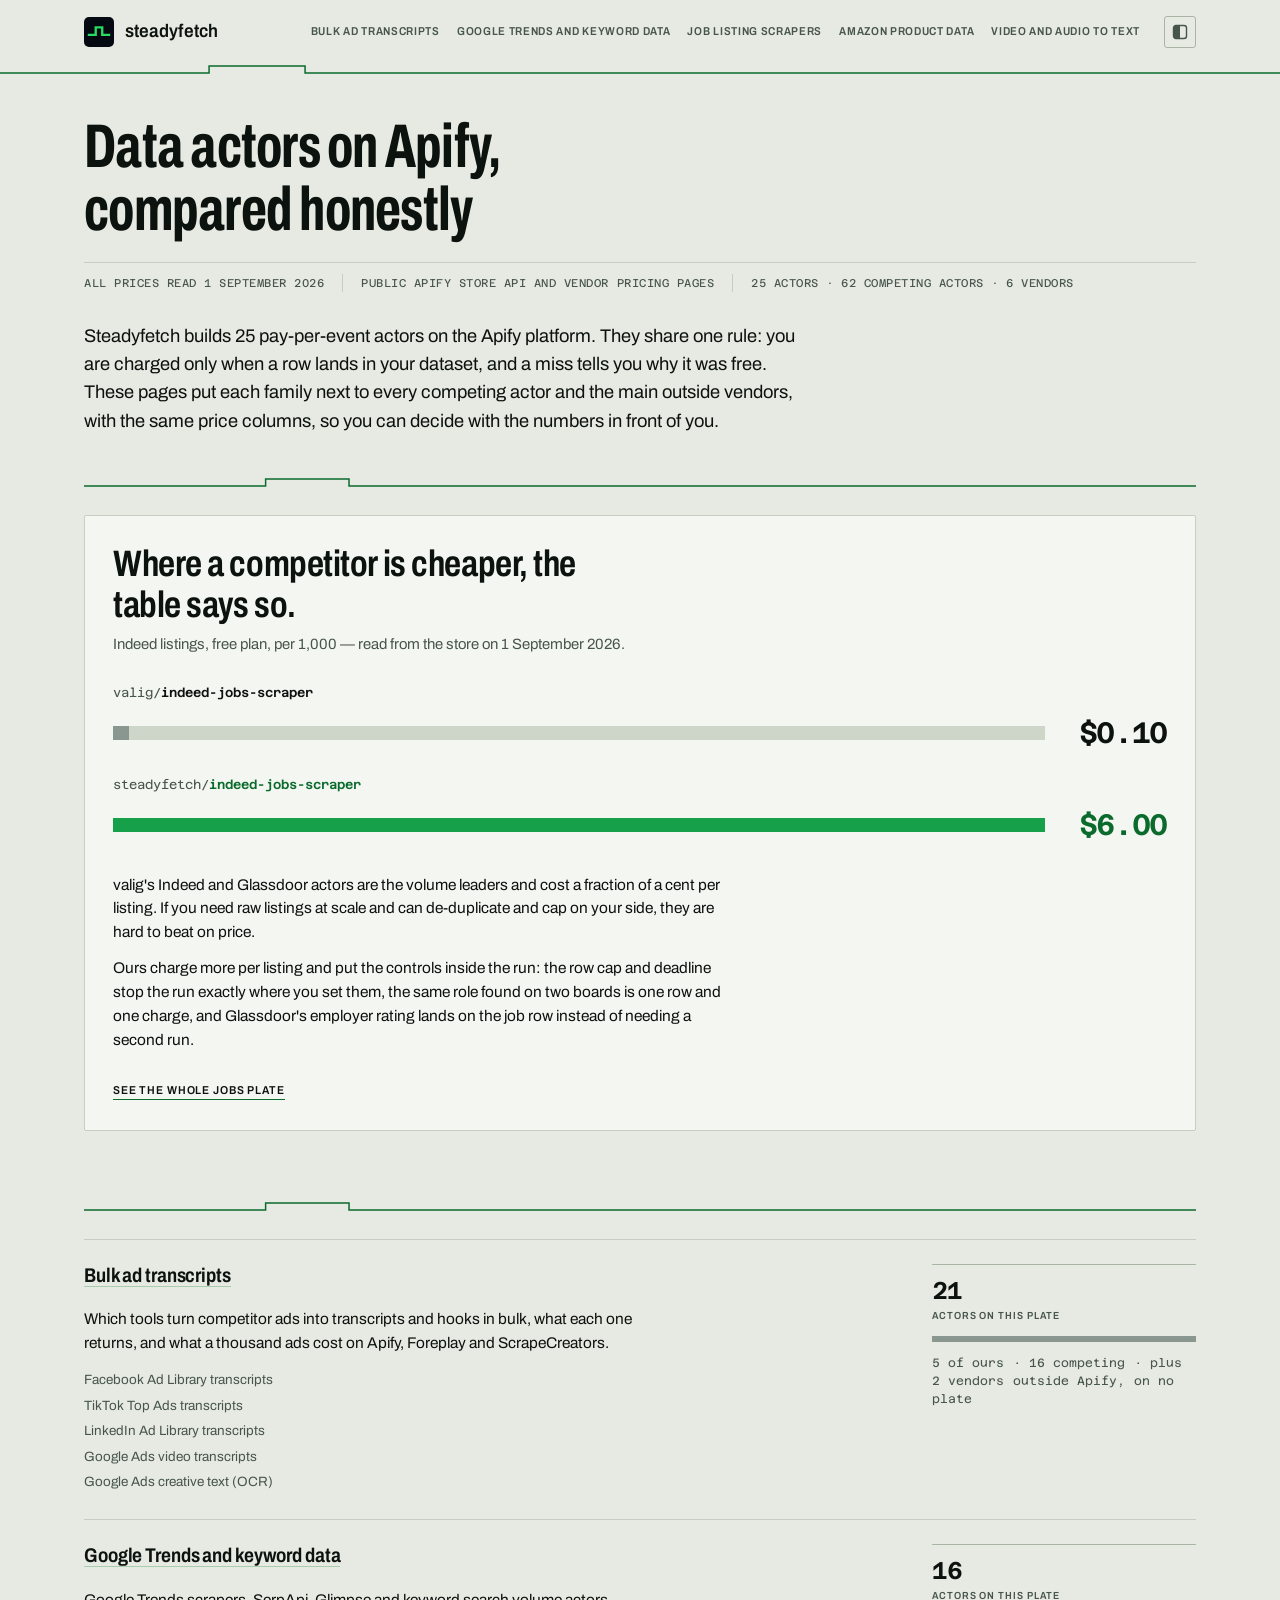
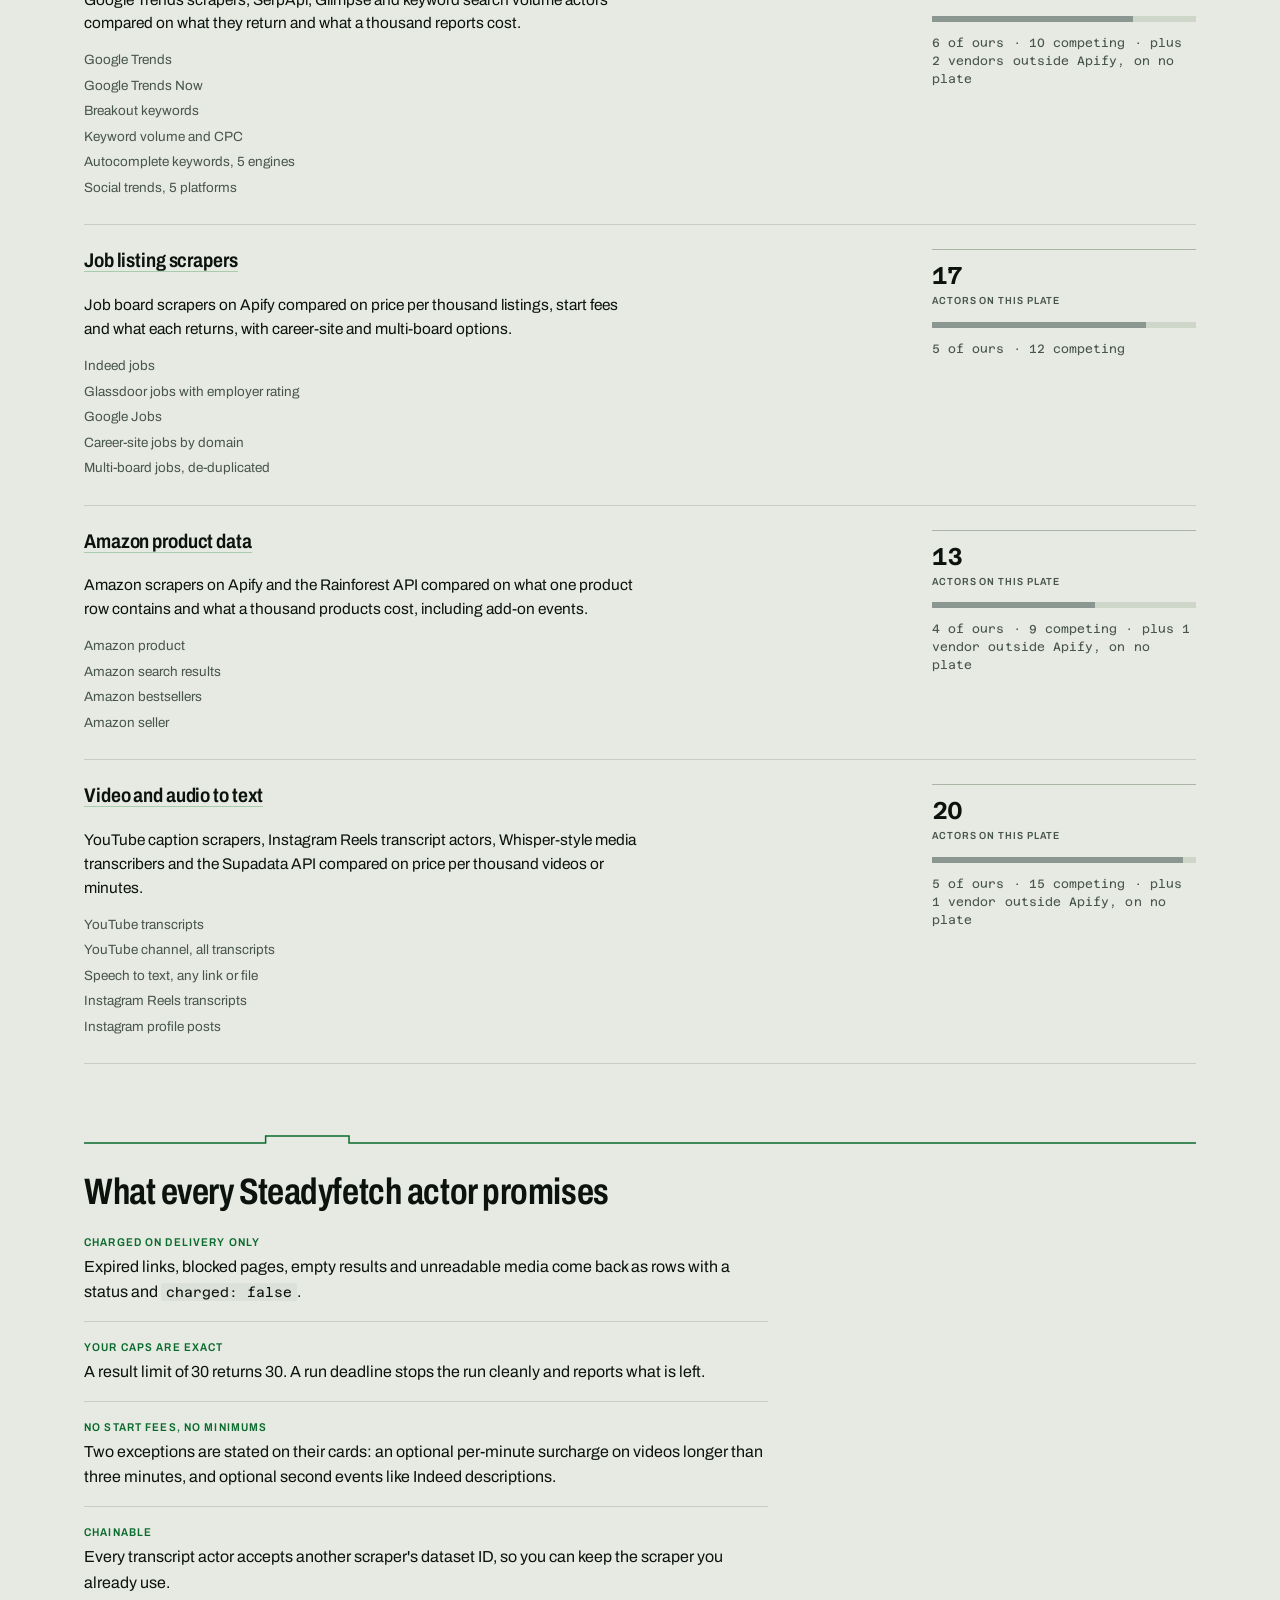
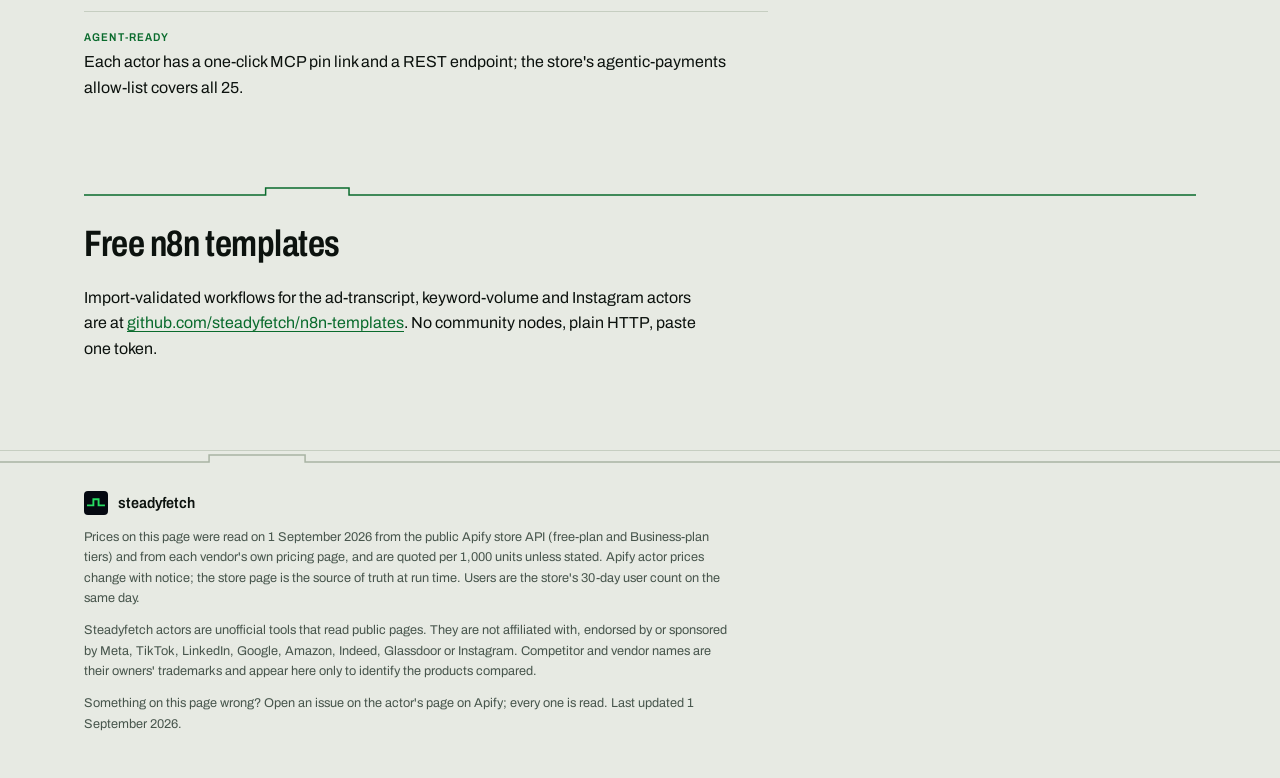
==== commit 2aaff57a: "Self-host the typefaces: Archivo at first paint, still zero shift display=optional was the wrong tra" ====
--- a/index.html
+++ b/index.html
@@ -22,10 +22,8 @@
 <link rel="icon" href="/brand/icon.svg" type="image/svg+xml">
 <link rel="apple-touch-icon" href="/brand/apple-touch-icon.png">
 <script>try{var t=localStorage.getItem("sf-theme");if(t==="dark"||t==="light")document.documentElement.setAttribute("data-theme",t)}catch(e){}</script>
-<link rel="preconnect" href="https://fonts.googleapis.com">
-<link rel="preconnect" href="https://fonts.gstatic.com" crossorigin>
-<link rel="stylesheet" href="https://fonts.googleapis.com/css2?family=Archivo:wdth,wght@62..125,400..700&display=optional">
-<link rel="stylesheet" href="https://fonts.googleapis.com/css2?family=Azeret+Mono:wght@400;600&display=swap">
+<link rel="preload" href="/brand/fonts/archivo-var.woff2" as="font" type="font/woff2" crossorigin>
+<link rel="preload" href="/brand/fonts/azeret-var.woff2" as="font" type="font/woff2" crossorigin>
 <link rel="stylesheet" href="/style.css">
 <script type="application/ld+json">{"@context":"https://schema.org","@type":"WebSite","name":"Steadyfetch","url":"https://steadyfetch.com","description":"Five comparison pages, one per data family, listing every Apify actor and the main vendors next to Steadyfetch's 25 actors with the same price columns. Ad transcripts, Google Trends and keywords, jobs, Amazon, YouTube and media."}</script>
 </head>
--- a/style.css
+++ b/style.css
@@ -4,6 +4,20 @@
    one ink, one accent, hierarchy from scale and rule weight only. Ledger rows,
    not cards: the only framed objects on a page are the plates themselves. */
 
+/* Self-hosted, subsetted variable woff2 (SIL OFL). Same origin and preloaded, so Archivo is
+   present at first paint on a cold load; swap plus the metric-matched fallbacks below covers
+   the window without moving a heading. Font bytes sit outside the HTML+CSS budget. */
+@font-face {
+  font-family: Archivo;
+  src: url(/brand/fonts/archivo-var.woff2) format("woff2");
+  font-weight: 400 700; font-stretch: 62% 125%; font-style: normal; font-display: swap;
+}
+@font-face {
+  font-family: "Azeret Mono";
+  src: url(/brand/fonts/azeret-var.woff2) format("woff2");
+  font-weight: 400 600; font-style: normal; font-display: swap;
+}
+
 /* Metric-matched fallbacks: the fallback face carries Archivo's and Azeret's own
    vertical metrics and average advance, so the webfont swap reflows nothing.
    Ratios measured from the shipped variable fonts against Arial/Liberation and
@@ -15,13 +29,18 @@
 }
 @font-face {
   font-family: "Archivo Cond Fallback";        /* h1: Archivo wght 700 wdth 66 */
-  src: local("Arial Narrow Bold"), local("Liberation Sans Narrow Bold"), local("Arial Bold"), local("Arial");
+  src: local("Liberation Sans Bold"), local("Arial Bold"), local("Roboto"), local("Arial"), local("Helvetica");
   size-adjust: 70.5%; ascent-override: 124.5%; descent-override: 29.8%; line-gap-override: 0%;
 }
 @font-face {
   font-family: "Archivo Cond2 Fallback";       /* h2: Archivo wght 650 wdth 76 */
-  src: local("Arial Narrow Bold"), local("Liberation Sans Narrow Bold"), local("Arial Bold"), local("Arial");
+  src: local("Liberation Sans Bold"), local("Arial Bold"), local("Roboto"), local("Arial"), local("Helvetica");
   size-adjust: 77.7%; ascent-override: 113%; descent-override: 27%; line-gap-override: 0%;
+}
+@font-face {
+  font-family: "Archivo Nav Fallback";         /* nav/labels: Archivo wght 600 wdth 86 */
+  src: local("Liberation Sans Bold"), local("Arial Bold"), local("Roboto"), local("Arial"), local("Helvetica");
+  size-adjust: 86.3%; ascent-override: 101.8%; descent-override: 24.3%; line-gap-override: 0%;
 }
 @font-face {
   font-family: "Azeret Fallback";
@@ -52,8 +71,9 @@
   --step: 1.5px;
   --sans: Archivo, "Archivo Fallback", "Helvetica Neue", Helvetica, Arial, sans-serif;
   --mono: "Azeret Mono", "Azeret Fallback", ui-monospace, SFMono-Regular, Menlo, Consolas, monospace;
-  --display: Archivo, "Archivo Cond Fallback", "Arial Narrow", Arial, sans-serif;
-  --display-2: Archivo, "Archivo Cond2 Fallback", "Arial Narrow", Arial, sans-serif;
+  --display: Archivo, "Archivo Cond Fallback", Arial, sans-serif;
+  --display-2: Archivo, "Archivo Cond2 Fallback", Arial, sans-serif;
+  --ui: Archivo, "Archivo Nav Fallback", "Helvetica Neue", Helvetica, Arial, sans-serif;
   --ease: cubic-bezier(.16, 1, .3, 1);
   color-scheme: light;
 }
@@ -150,6 +170,7 @@
 
 .top nav { display: flex; flex-wrap: wrap; gap: 4px 17px; flex: 0 1 auto; min-width: 0; margin-left: auto; }
 .top nav a {
+  font-family: var(--ui);
   font-size: .715rem; font-weight: 600; font-stretch: 86%;
   letter-spacing: .06em; text-transform: uppercase;
   color: var(--ink-2); text-decoration: none; padding: 4px 0;
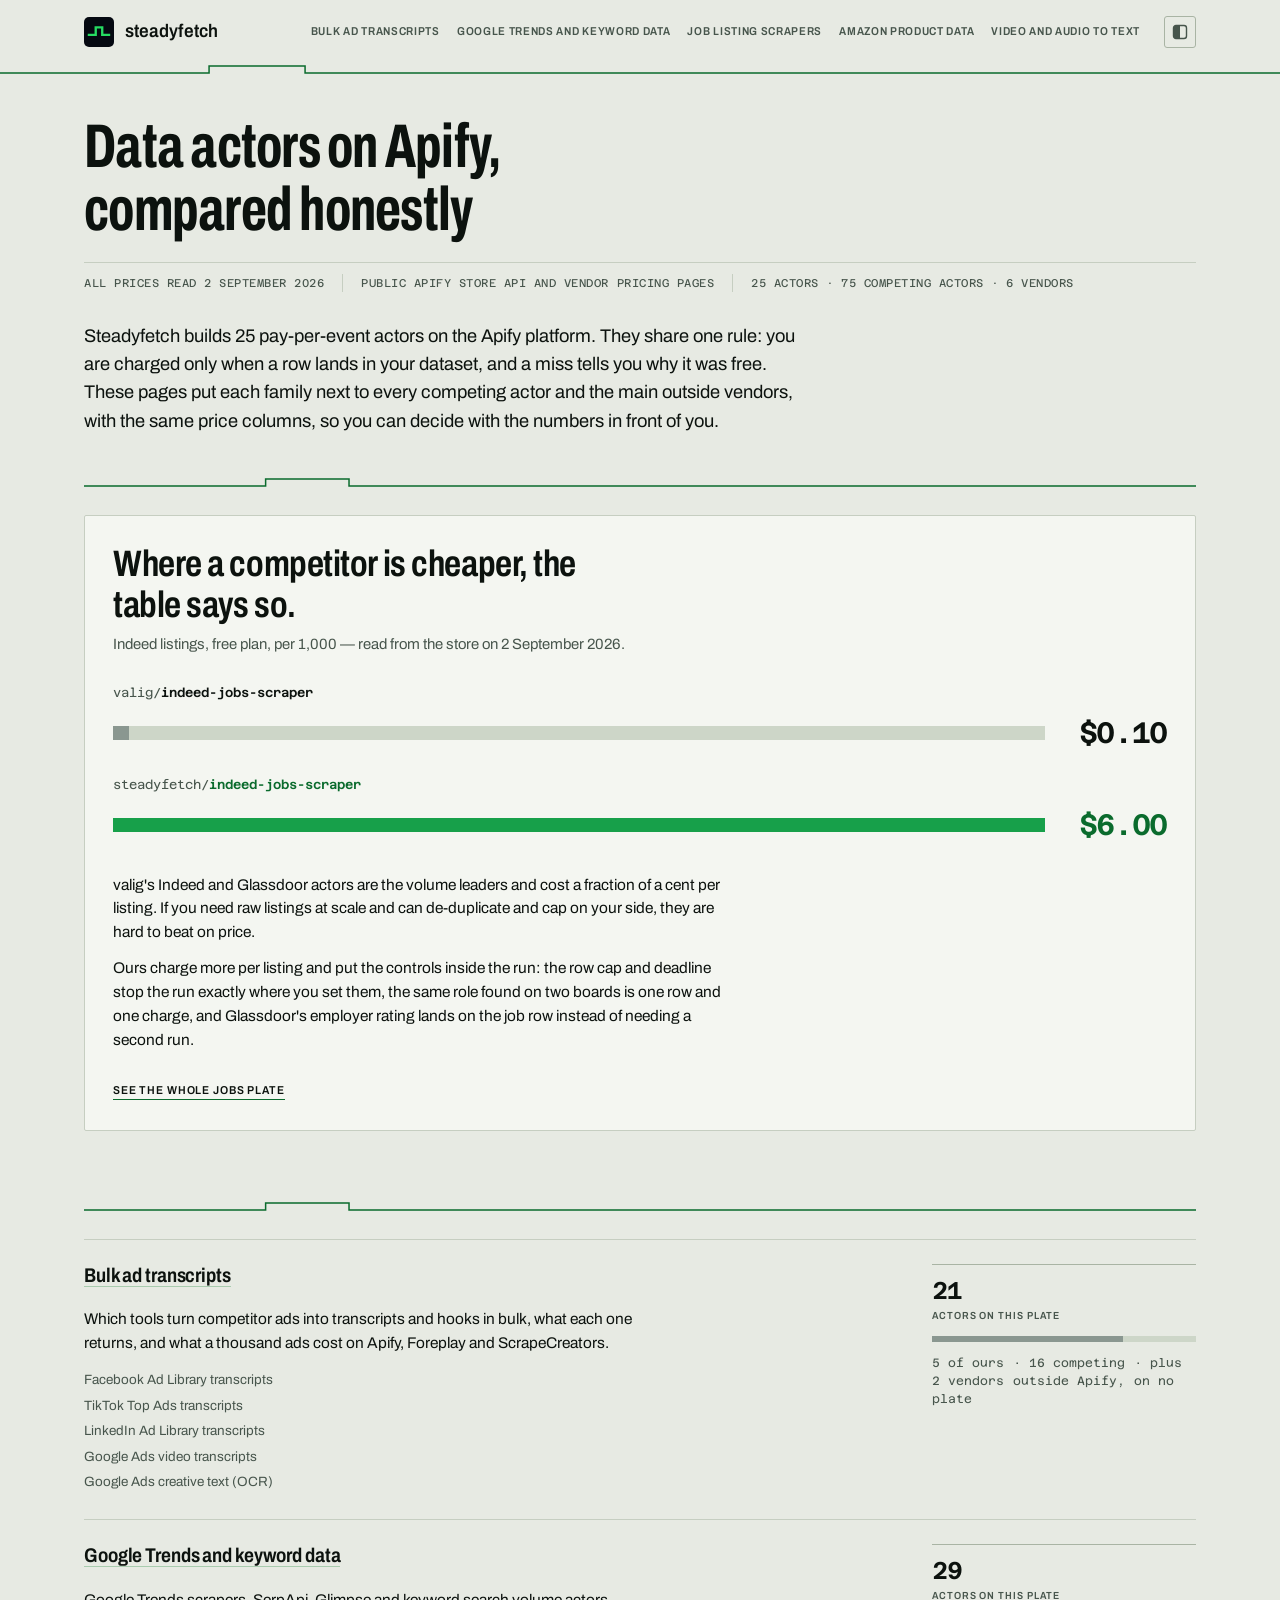
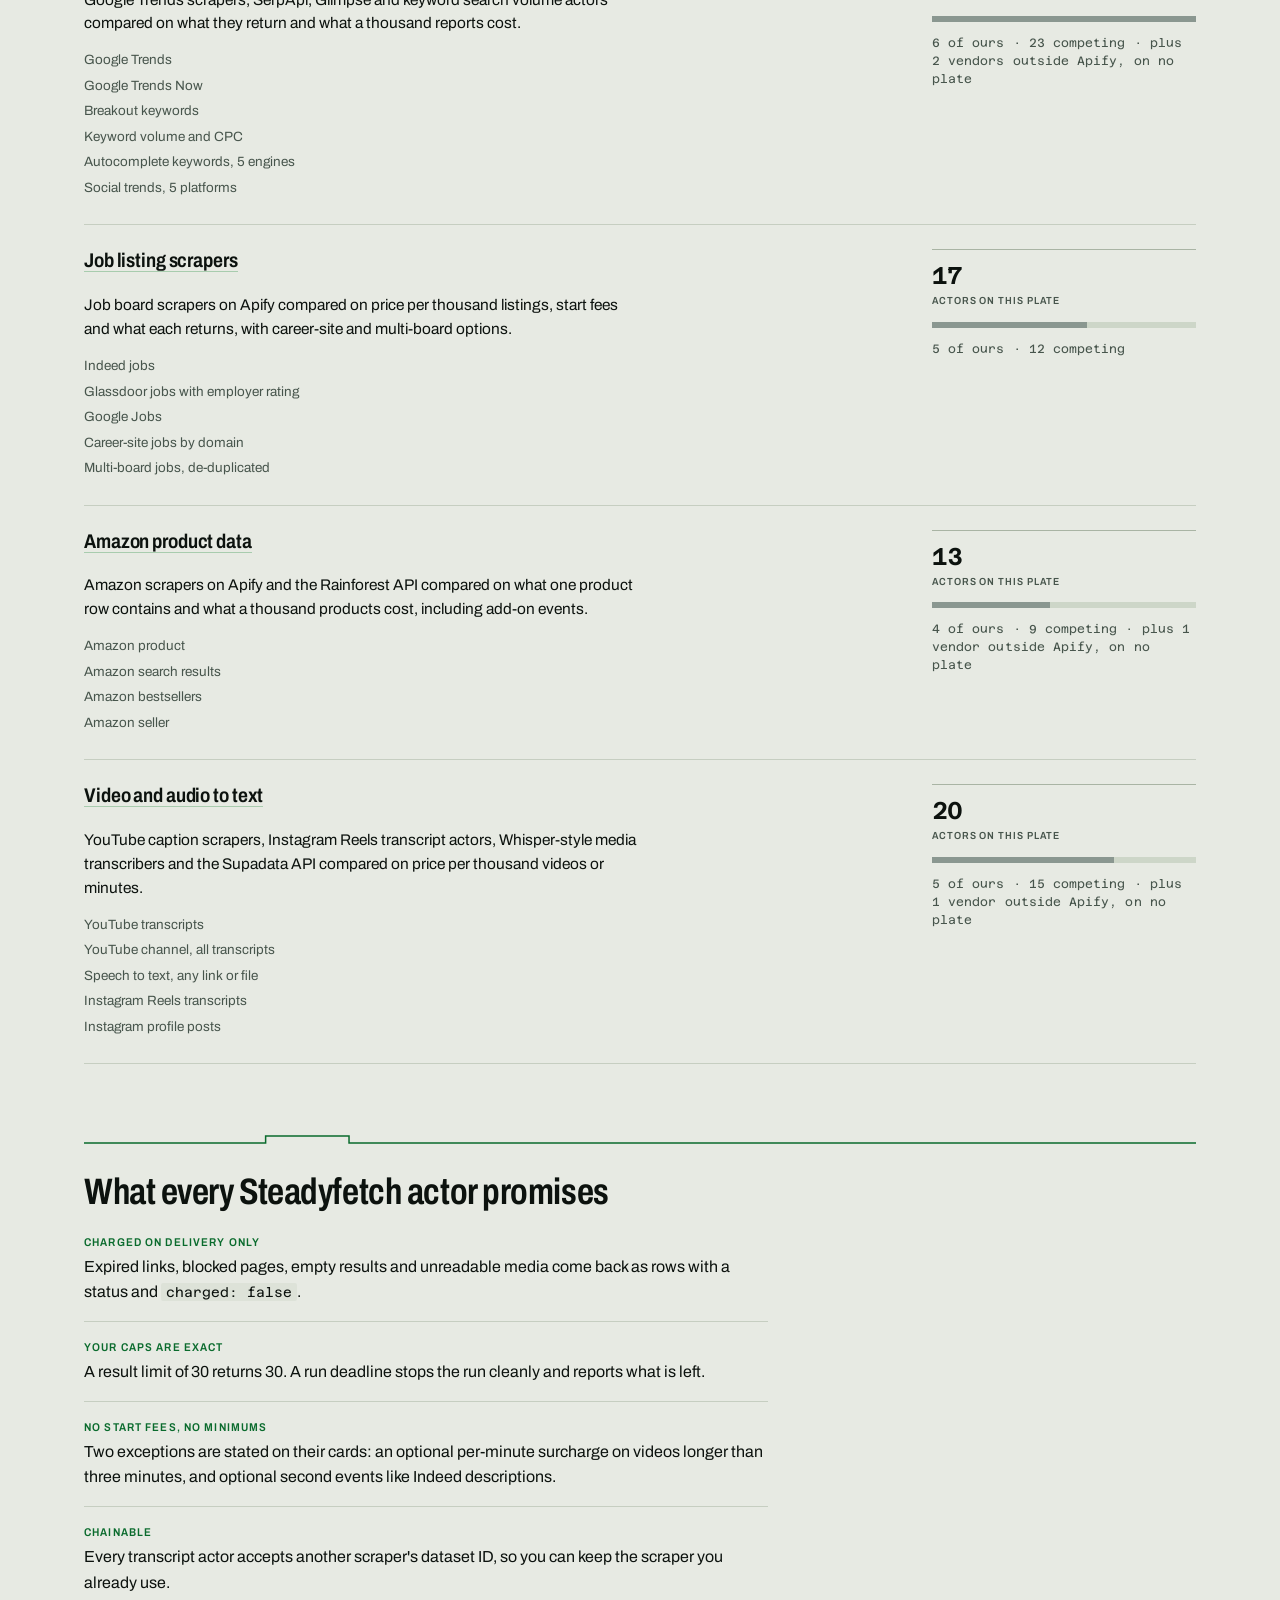
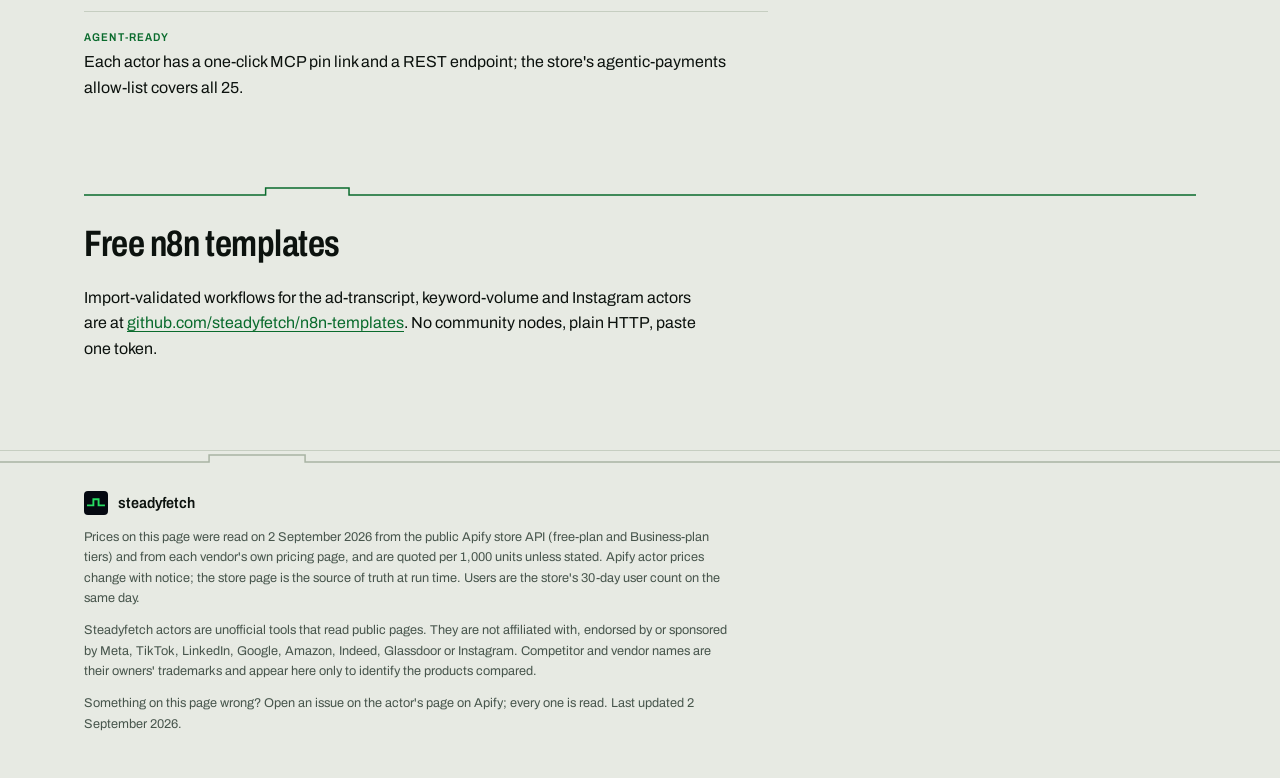
==== commit 8ad25626: "content(trends): comparison plates for breakout-keywords and social-trends — all 25 actors now on a " ====
--- a/index.html
+++ b/index.html
@@ -54,13 +54,13 @@
 </header>
 <main id="main">
 <h1>Data actors on Apify, compared honestly</h1>
-<p class="stamp"><span>All prices read 1 September 2026</span><span>Public Apify store API and vendor pricing pages</span><span>25 actors · 62 competing actors · 6 vendors</span></p>
+<p class="stamp"><span>All prices read 2 September 2026</span><span>Public Apify store API and vendor pricing pages</span><span>25 actors · 75 competing actors · 6 vendors</span></p>
 <p class="lead">Steadyfetch builds 25 pay-per-event actors on the Apify platform. They share one rule: you are charged only when a row lands in your dataset, and a miss tells you why it was free. These pages put each family next to every competing actor and the main outside vendors, with the same price columns, so you can decide with the numbers in front of you.</p>
 
 <section class="section first"><svg class="pulse" viewBox="0 0 1200 14" preserveAspectRatio="none" aria-hidden="true" focusable="false"><path d="M0 11H196V4H286V11H1200"/></svg>
 <div class="proof">
 <h2>Where a competitor is cheaper, the table says so.</h2>
-<p class="sub">Indeed listings, free plan, per 1,000 — read from the store on 1 September 2026.</p>
+<p class="sub">Indeed listings, free plan, per 1,000 — read from the store on 2 September 2026.</p>
 <div class="specimens"><div class="spec">
 <p class="who"><span class="acct">valig</span><span class="slash">/</span><wbr><span class="slug">indeed-jobs-scraper</span></p>
 <div class="track"><span class="rail"><span class="fill" style="--w:1.7%"></span></span><span class="amt">$0.10</span></div>
@@ -80,7 +80,7 @@
 <h2><a href="/ad-transcripts/">Bulk ad transcripts</a></h2>
 <div class="meter">
 <div><b>21</b><span class="label">Actors on this plate</span></div>
-<span class="gauge"><span style="--w:100.0%"></span></span>
+<span class="gauge"><span style="--w:72.4%"></span></span>
 <p class="unitline">5 of ours · 16 competing · plus 2 vendors outside Apify, on no plate</p>
 </div>
 <div class="act-main">
@@ -91,9 +91,9 @@
 <article class="fam">
 <h2><a href="/trends-keywords/">Google Trends and keyword data</a></h2>
 <div class="meter">
-<div><b>16</b><span class="label">Actors on this plate</span></div>
-<span class="gauge"><span style="--w:76.2%"></span></span>
-<p class="unitline">6 of ours · 10 competing · plus 2 vendors outside Apify, on no plate</p>
+<div><b>29</b><span class="label">Actors on this plate</span></div>
+<span class="gauge"><span style="--w:100.0%"></span></span>
+<p class="unitline">6 of ours · 23 competing · plus 2 vendors outside Apify, on no plate</p>
 </div>
 <div class="act-main">
 <p class="desc">Google Trends scrapers, SerpApi, Glimpse and keyword search volume actors compared on what they return and what a thousand reports cost.</p>
@@ -104,7 +104,7 @@
 <h2><a href="/jobs/">Job listing scrapers</a></h2>
 <div class="meter">
 <div><b>17</b><span class="label">Actors on this plate</span></div>
-<span class="gauge"><span style="--w:81.0%"></span></span>
+<span class="gauge"><span style="--w:58.6%"></span></span>
 <p class="unitline">5 of ours · 12 competing</p>
 </div>
 <div class="act-main">
@@ -116,7 +116,7 @@
 <h2><a href="/amazon/">Amazon product data</a></h2>
 <div class="meter">
 <div><b>13</b><span class="label">Actors on this plate</span></div>
-<span class="gauge"><span style="--w:61.9%"></span></span>
+<span class="gauge"><span style="--w:44.8%"></span></span>
 <p class="unitline">4 of ours · 9 competing · plus 1 vendor outside Apify, on no plate</p>
 </div>
 <div class="act-main">
@@ -128,7 +128,7 @@
 <h2><a href="/youtube-media/">Video and audio to text</a></h2>
 <div class="meter">
 <div><b>20</b><span class="label">Actors on this plate</span></div>
-<span class="gauge"><span style="--w:95.2%"></span></span>
+<span class="gauge"><span style="--w:69.0%"></span></span>
 <p class="unitline">5 of ours · 15 competing · plus 1 vendor outside Apify, on no plate</p>
 </div>
 <div class="act-main">
@@ -159,9 +159,9 @@
 <svg class="pulse pulse--faint" viewBox="0 0 1200 14" preserveAspectRatio="none" aria-hidden="true" focusable="false"><path d="M0 11H196V4H286V11H1200"/></svg>
 <div class="foot-in">
 <p class="foot-mark"><span class="plate-chip"><svg viewBox="0 0 512 512" width="100%" height="100%" aria-hidden="true" focusable="false"><path d="M64 306H200V177H311V306H447" fill="none" stroke="#26DC62" stroke-width="40"/></svg></span><span class="name">steadyfetch</span></p>
-<p>Prices on this page were read on 1 September 2026 from the public Apify store API (free-plan and Business-plan tiers) and from each vendor's own pricing page, and are quoted per 1,000 units unless stated. Apify actor prices change with notice; the store page is the source of truth at run time. Users are the store's 30-day user count on the same day.</p>
+<p>Prices on this page were read on 2 September 2026 from the public Apify store API (free-plan and Business-plan tiers) and from each vendor's own pricing page, and are quoted per 1,000 units unless stated. Apify actor prices change with notice; the store page is the source of truth at run time. Users are the store's 30-day user count on the same day.</p>
 <p>Steadyfetch actors are unofficial tools that read public pages. They are not affiliated with, endorsed by or sponsored by Meta, TikTok, LinkedIn, Google, Amazon, Indeed, Glassdoor or Instagram. Competitor and vendor names are their owners' trademarks and appear here only to identify the products compared.</p>
-<p>Something on this page wrong? Open an issue on the actor's page on Apify; every one is read. Last updated 1 September 2026.</p>
+<p>Something on this page wrong? Open an issue on the actor's page on Apify; every one is read. Last updated 2 September 2026.</p>
 </div>
 </footer>
 <script>(function(){var b=document.getElementById("theme");if(!b)return;var r=document.documentElement;function lab(){var d=(r.getAttribute("data-theme")||(window.matchMedia&&window.matchMedia("(prefers-color-scheme: dark)").matches?"dark":"light"))==="dark";b.setAttribute("aria-label",d?"Switch to the light plate":"Switch to the dark plate")}lab();b.addEventListener("click",function(){var cur=r.getAttribute("data-theme")||(window.matchMedia&&window.matchMedia("(prefers-color-scheme: dark)").matches?"dark":"light");var next=cur==="dark"?"light":"dark";r.setAttribute("data-theme",next);try{localStorage.setItem("sf-theme",next)}catch(e){}lab()})})();</script>
